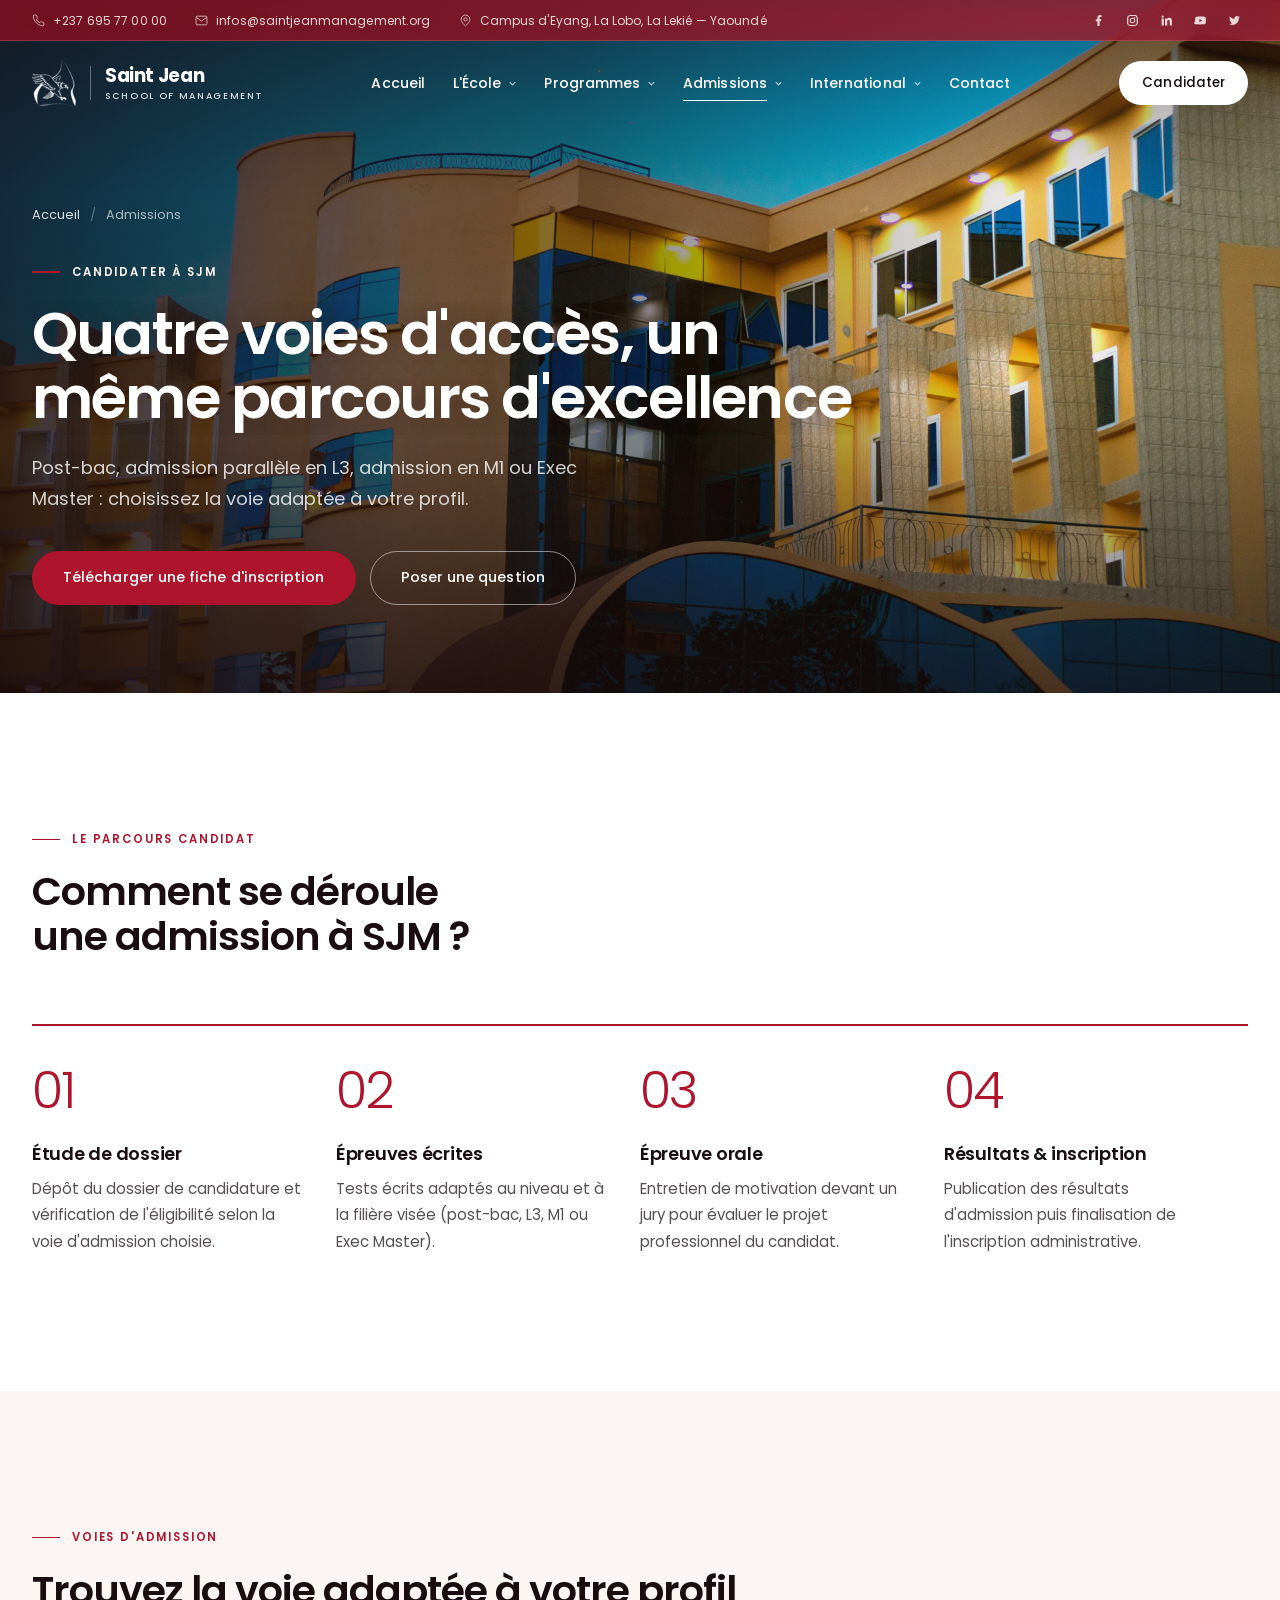
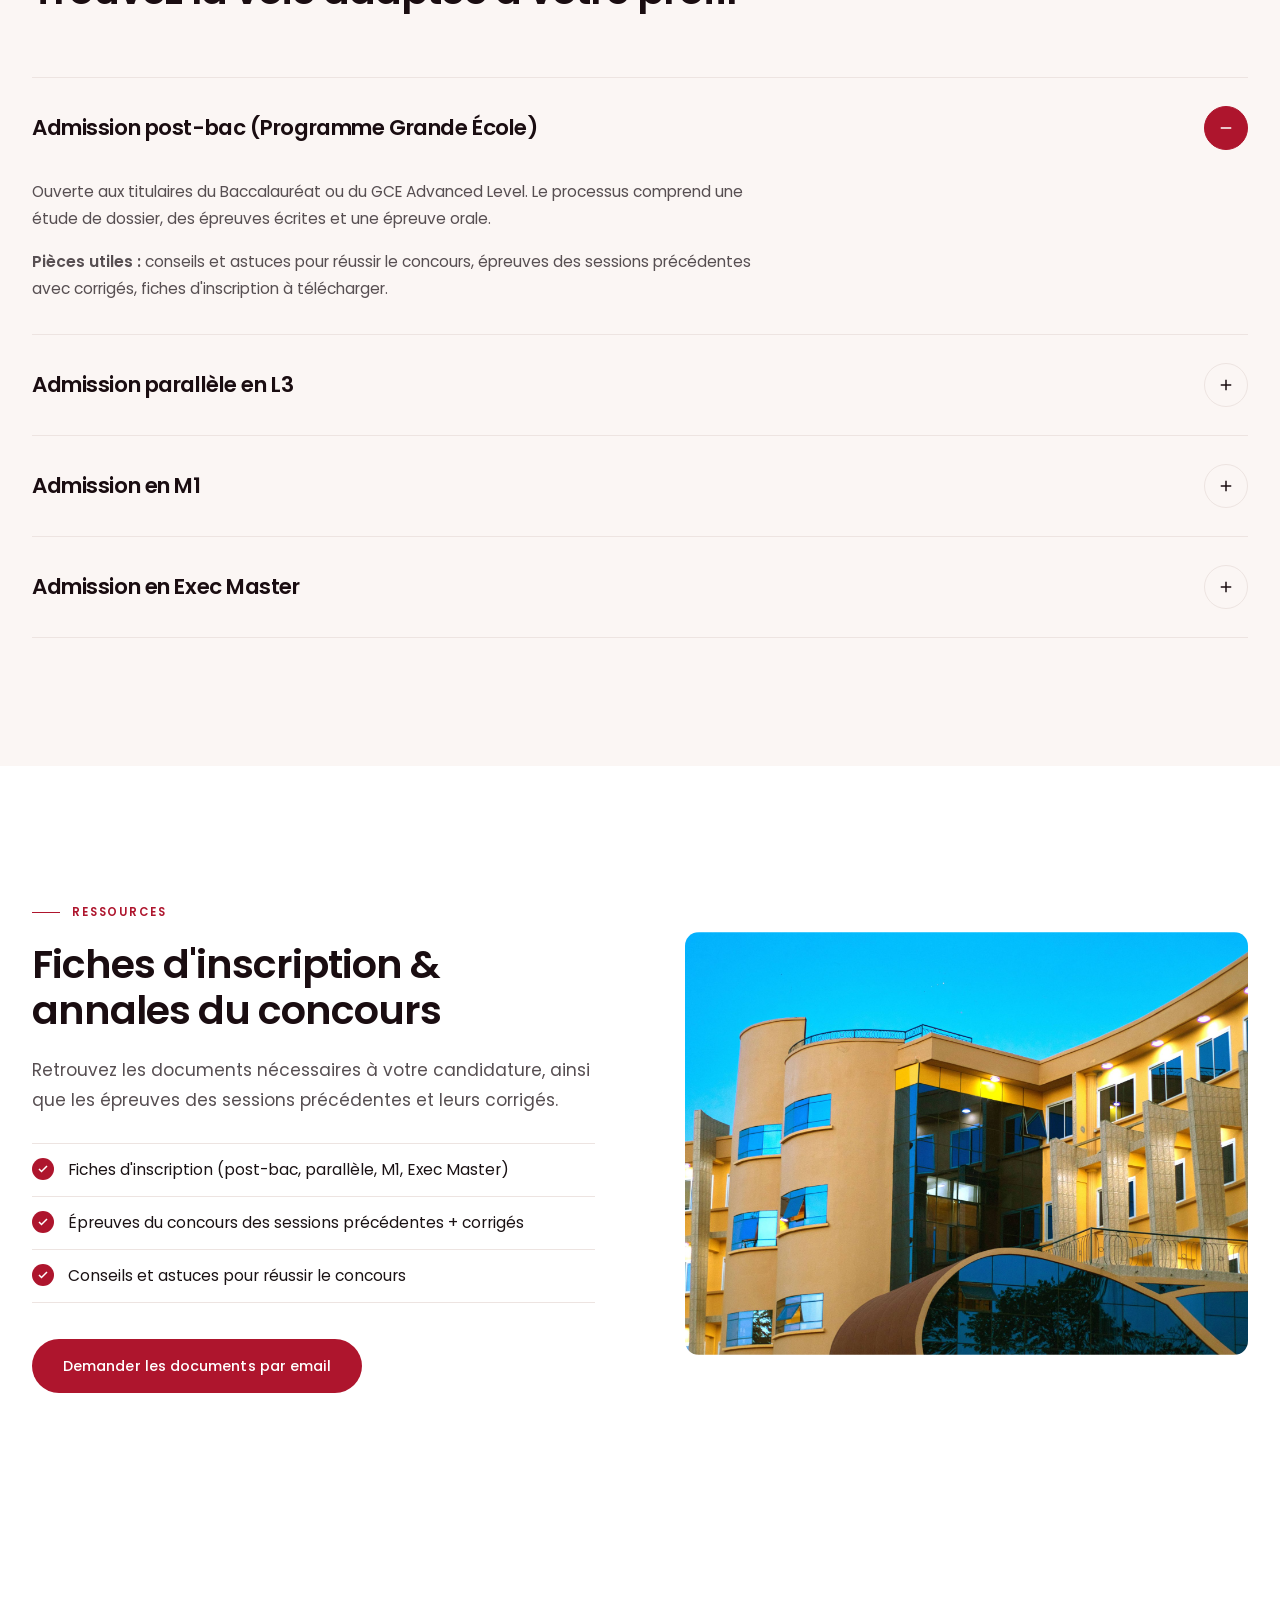
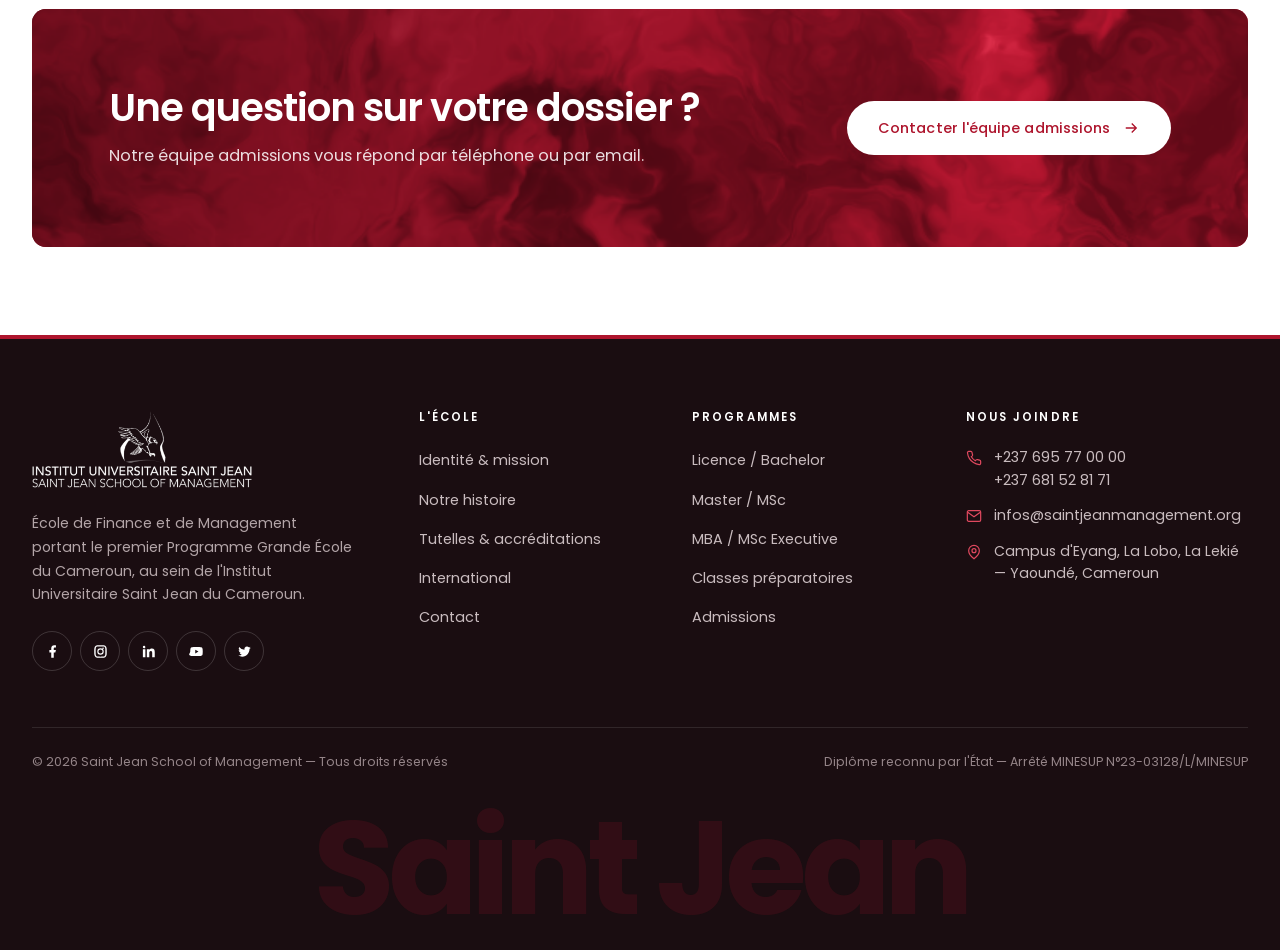
==== admissions.html @ a239067f "Site Saint Jean School of Management — refonte complète - Design system rouge SJM dominant, typograp" ====
<!DOCTYPE html>
<html lang="fr">
<head>
<meta charset="UTF-8">
<meta name="viewport" content="width=device-width, initial-scale=1.0">
<title>Admissions | Saint Jean School of Management</title>
<meta name="description" content="Modalités d'admission à SJM : post-bac, admission parallèle en L3, admission en M1, Exec Master. Étude de dossiers, épreuves écrites et orales.">
<link rel="icon" href="assets/img/emblem-sjm.png">
<link rel="apple-touch-icon" href="assets/img/emblem-sjm.png">
<link rel="shortcut icon" href="favicon.ico">
<link rel="canonical" href="https://saintjeanmanagement.org/admissions.html">
<meta name="theme-color" content="#AE152D">
<meta property="og:type" content="website">
<meta property="og:site_name" content="Saint Jean School of Management">
<meta property="og:locale" content="fr_FR">
<meta property="og:url" content="https://saintjeanmanagement.org/admissions.html">
<meta property="og:title" content="Admissions | Saint Jean School of Management">
<meta property="og:description" content="Modalités d'admission à SJM : post-bac, admission parallèle en L3, admission en M1, Exec Master. Étude de dossiers, épreuves écrites et orales.">
<meta property="og:image" content="https://saintjeanmanagement.org/assets/img/hero-campus.jpg">
<meta name="twitter:card" content="summary_large_image">
<meta name="twitter:title" content="Admissions | Saint Jean School of Management">
<meta name="twitter:description" content="Modalités d'admission à SJM : post-bac, admission parallèle en L3, admission en M1, Exec Master. Étude de dossiers, épreuves écrites et orales.">
<meta name="twitter:image" content="https://saintjeanmanagement.org/assets/img/hero-campus.jpg">
<link rel="preconnect" href="https://fonts.googleapis.com">
<link rel="preconnect" href="https://fonts.gstatic.com" crossorigin>
<link href="https://fonts.googleapis.com/css2?family=Poppins:ital,wght@0,300;0,400;0,500;0,600;0,700;1,300;1,400&display=swap" rel="stylesheet">
<script>document.documentElement.classList.add('js');</script>
<link rel="stylesheet" href="css/style.css">
</head>
<body>
<a class="skip-link" href="#main">Aller au contenu</a>

<header class="site-header">
  <div class="header-top">
    <div class="container">
      <div class="header-top-left">
        <a href="tel:+237695770000"><svg viewBox="0 0 24 24" fill="none" stroke="currentColor" stroke-width="1.8"><path d="M22 16.9v3a2 2 0 0 1-2.2 2 19.8 19.8 0 0 1-8.6-3 19.5 19.5 0 0 1-6-6 19.8 19.8 0 0 1-3-8.7A2 2 0 0 1 4.1 2h3a2 2 0 0 1 2 1.7c.1 1 .3 2 .7 3a2 2 0 0 1-.4 2.1L8 10.1a16 16 0 0 0 6 6l1.3-1.3a2 2 0 0 1 2.1-.4c1 .4 2 .6 3 .7a2 2 0 0 1 1.6 2Z"/></svg>+237 695 77 00 00</a>
        <a href="mailto:infos@saintjeanmanagement.org"><svg viewBox="0 0 24 24" fill="none" stroke="currentColor" stroke-width="1.8"><rect x="2" y="4" width="20" height="16" rx="2"/><path d="m22 6-10 7L2 6"/></svg>infos@saintjeanmanagement.org</a>
        <span class="ht-address"><svg viewBox="0 0 24 24" fill="none" stroke="currentColor" stroke-width="1.8"><path d="M20 10c0 6-8 12-8 12s-8-6-8-12a8 8 0 0 1 16 0Z"/><circle cx="12" cy="10" r="3"/></svg>Campus d'Eyang, La Lobo, La Lekié — Yaoundé</span>
      </div>
      <div class="header-top-right">
        <a href="https://www.facebook.com/saintjeanmanagement/" aria-label="Facebook" target="_blank" rel="noopener"><svg viewBox="0 0 24 24" fill="currentColor"><path d="M14 13.5h2.5l1-4H14v-2c0-1.03 0-2 2-2h1.5V2.14C17.17 2.1 15.95 2 14.66 2 11.98 2 10 3.66 10 6.7v2.8H7v4h3V22h4v-8.5z"/></svg></a>
        <a href="https://www.instagram.com/saint_jean_management_/" aria-label="Instagram" target="_blank" rel="noopener"><svg viewBox="0 0 24 24" fill="currentColor"><path d="M12 2c2.7 0 3.06.01 4.12.06 1.06.05 1.79.22 2.43.47.66.26 1.21.6 1.76 1.15.5.5.9 1.1 1.15 1.76.25.64.42 1.37.47 2.43C21.99 8.94 22 9.3 22 12c0 2.7-.01 3.06-.06 4.12-.05 1.06-.22 1.79-.47 2.43a4.9 4.9 0 0 1-1.15 1.76c-.5.5-1.1.9-1.76 1.15-.64.25-1.37.42-2.43.47-1.06.05-1.42.06-4.12.06-2.7 0-3.06-.01-4.12-.06-1.06-.05-1.79-.22-2.43-.47a4.9 4.9 0 0 1-1.76-1.15 4.9 4.9 0 0 1-1.15-1.76c-.25-.64-.42-1.37-.47-2.43C2.01 15.06 2 14.7 2 12c0-2.7.01-3.06.06-4.12.05-1.06.22-1.79.47-2.43.26-.66.6-1.21 1.15-1.76.5-.5 1.1-.9 1.76-1.15.64-.25 1.37-.42 2.43-.47C8.94 2.01 9.3 2 12 2m0 1.8c-2.67 0-2.99.01-4.04.06-.87.04-1.34.18-1.65.3-.42.16-.71.35-1.02.66-.31.31-.5.6-.66 1.02-.12.31-.26.78-.3 1.65C4.28 8.54 4.27 8.86 4.27 12s.01 3.46.06 4.51c.04.87.18 1.34.3 1.65.16.42.35.71.66 1.02.31.31.6.5 1.02.66.31.12.78.26 1.65.3 1.05.05 1.37.06 4.04.06s2.99-.01 4.04-.06c.87-.04 1.34-.18 1.65-.3.42-.16.71-.35 1.02-.66.31-.31.5-.6.66-1.02.12-.31.26-.78.3-1.65.05-1.05.06-1.37.06-4.51s-.01-3.46-.06-4.51c-.04-.87-.18-1.34-.3-1.65a2.7 2.7 0 0 0-.66-1.02 2.7 2.7 0 0 0-1.02-.66c-.31-.12-.78-.26-1.65-.3-1.05-.05-1.37-.06-4.04-.06M12 6.87A5.13 5.13 0 1 1 6.87 12 5.13 5.13 0 0 1 12 6.87m0 1.8a3.33 3.33 0 1 0 3.33 3.33A3.33 3.33 0 0 0 12 8.67m5.34-2.02a1.2 1.2 0 1 1-1.2-1.2 1.2 1.2 0 0 1 1.2 1.2"/></svg></a>
        <a href="https://www.linkedin.com/company/saint-jean-school-of-management" aria-label="LinkedIn" target="_blank" rel="noopener"><svg viewBox="0 0 24 24" fill="currentColor"><path d="M6.94 5a2 2 0 1 1-4-.02 2 2 0 0 1 4 .02M7 8.48H3V21h4zM13.32 8.48H9.34V21h3.94v-6.57c0-1.74.33-3.42 2.48-3.42 2.13 0 2.16 1.98 2.16 3.53V21H22v-7.9c0-3.45-.74-6.1-4.77-6.1-1.94 0-3.24 1.06-3.77 2.07h-.05z"/></svg></a>
        <a href="https://www.youtube.com/@saintjeanschoolofmanagemen8176" aria-label="YouTube" target="_blank" rel="noopener"><svg viewBox="0 0 24 24" fill="currentColor"><path d="m10 15 5.2-3L10 9v6Zm12-3c0 1.9-.2 3.8-.2 3.8s-.2 1.6-.8 2.3c-.8.9-1.7.9-2.1.9-3 .2-7.4.3-7.9.3s-4.9-.1-7.9-.3c-.4 0-1.3 0-2.1-.9-.6-.7-.8-2.3-.8-2.3S2 13.9 2 12s.2-3.8.2-3.8.2-1.6.8-2.3c.8-.9 1.7-.9 2.1-.9C8.1 4.8 12 4.7 12 4.7s3.9.1 6.9.3c.4 0 1.3 0 2.1.9.6.7.8 2.3.8 2.3S22 10.1 22 12Z"/></svg></a>
        <a href="https://twitter.com/stjeanmanagment" aria-label="X (Twitter)" target="_blank" rel="noopener"><svg viewBox="0 0 24 24" fill="currentColor"><path d="M22 5.9c-.7.3-1.5.5-2.3.7.8-.5 1.5-1.3 1.8-2.3-.8.5-1.7.8-2.6 1a4.1 4.1 0 0 0-7 3.7A11.6 11.6 0 0 1 3.4 4.6a4.1 4.1 0 0 0 1.3 5.5c-.7 0-1.3-.2-1.9-.5v.1c0 2 1.4 3.6 3.3 4a4.1 4.1 0 0 1-1.9.1c.5 1.6 2 2.8 3.8 2.9A8.2 8.2 0 0 1 2 18.4a11.6 11.6 0 0 0 6.3 1.8c7.5 0 11.7-6.3 11.7-11.7v-.5c.8-.6 1.5-1.3 2-2.1"/></svg></a>
      </div>
    </div>
  </div>

  <div class="container navbar">
    <a href="index.html" class="brand" aria-label="Saint Jean School of Management — Accueil">
      <span class="brand-emblem">
        <img class="logo-light" src="assets/img/emblem-sjm-white.png" alt="" width="261" height="288" decoding="async">
        <img class="logo-dark" src="assets/img/emblem-sjm.png" alt="" width="261" height="288" decoding="async">
      </span>
      <span class="brand-text"><strong>Saint Jean</strong><span>School of Management</span></span>
    </a>

    <nav class="main-nav" id="main-nav" aria-label="Navigation principale">
      <a href="index.html" class="nav-top-link">Accueil</a>
      <div class="nav-item">
        <div class="nav-top-row">
          <a href="ecole.html" class="nav-top-link">L'École</a>
          <button class="nav-caret-btn" aria-label="Sous-menu L'École" aria-expanded="false"><svg class="nav-caret" viewBox="0 0 24 24" fill="none" stroke="currentColor" stroke-width="2.5"><path d="m6 9 6 6 6-6"/></svg></button>
        </div>
        <div class="dropdown-panel">
          <a href="ecole.html#mission">Identité, Mission, Vision</a>
          <a href="ecole.html#histoire">Notre histoire</a>
          <a href="ecole.html#tutelles">Tutelles &amp; accréditations</a>
        </div>
      </div>
      <div class="nav-item">
        <div class="nav-top-row">
          <a href="programmes.html" class="nav-top-link">Programmes</a>
          <button class="nav-caret-btn" aria-label="Sous-menu Programmes" aria-expanded="false"><svg class="nav-caret" viewBox="0 0 24 24" fill="none" stroke="currentColor" stroke-width="2.5"><path d="m6 9 6 6 6-6"/></svg></button>
        </div>
        <div class="dropdown-panel">
          <a href="programmes.html#grande-ecole">Programme Grande École</a>
          <a href="programmes.html#executive">Programme Executive (MBA/MSc)</a>
          <a href="programmes.html#prepa">Classes préparatoires</a>
        </div>
      </div>
      <div class="nav-item">
        <div class="nav-top-row">
          <a href="admissions.html" class="nav-top-link">Admissions</a>
          <button class="nav-caret-btn" aria-label="Sous-menu Admissions" aria-expanded="false"><svg class="nav-caret" viewBox="0 0 24 24" fill="none" stroke="currentColor" stroke-width="2.5"><path d="m6 9 6 6 6-6"/></svg></button>
        </div>
        <div class="dropdown-panel">
          <a href="admissions.html#post-bac">Admission post-bac</a>
          <a href="admissions.html#parallele-l3">Admission parallèle L3</a>
          <a href="admissions.html#m1">Admission en M1</a>
          <a href="admissions.html#exec-master">Admission Exec Master</a>
        </div>
      </div>
      <div class="nav-item">
        <div class="nav-top-row">
          <a href="international.html" class="nav-top-link">International</a>
          <button class="nav-caret-btn" aria-label="Sous-menu International" aria-expanded="false"><svg class="nav-caret" viewBox="0 0 24 24" fill="none" stroke="currentColor" stroke-width="2.5"><path d="m6 9 6 6 6-6"/></svg></button>
        </div>
        <div class="dropdown-panel">
          <a href="international.html#partenaires">Partenaires dans le monde</a>
          <a href="international.html#mobilite">Mobilité internationale</a>
          <a href="international.html#parcours">Parcours international</a>
        </div>
      </div>
      <a href="contact.html" class="nav-top-link">Contact</a>
      <a href="admissions.html" class="btn btn-primary nav-mobile-cta">Candidater à SJM</a>
    </nav>

    <div class="nav-cta">
      <a href="admissions.html" class="btn btn-primary btn-sm"><span class="txt-full">Candidater</span><span class="txt-short">Candidater</span></a>
      <button class="nav-toggle" aria-label="Ouvrir le menu" aria-expanded="false" aria-controls="main-nav">
        <span></span><span></span><span></span>
      </button>
    </div>
  </div>
</header>

<main id="main">

  <section class="page-hero page-hero--admissions">
    <div class="container">
      <div class="breadcrumb" data-intro style="--i:0"><a href="index.html">Accueil</a><span aria-hidden="true">/</span><span aria-current="page">Admissions</span></div>
      <span class="eyebrow" data-intro style="--i:1">Candidater à SJM</span>
      <h1><span class="line"><span style="--i:2">Quatre voies d'accès, un même parcours d'excellence</span></span></h1>
      <p data-intro style="--i:4">Post-bac, admission parallèle en L3, admission en M1 ou Exec Master&nbsp;: choisissez la voie adaptée à votre profil.</p>
      <div class="hero-actions" data-intro style="--i:5">
        <a href="#fiches" class="btn btn-primary">Télécharger une fiche d'inscription</a>
        <a href="contact.html" class="btn btn-ghost-light">Poser une question</a>
      </div>
    </div>
  </section>

  <!-- ETAPES -->
  <section class="section">
    <div class="container">
      <div class="section-head">
        <span class="eyebrow">Le parcours candidat</span>
        <h2 data-split>Comment se déroule une admission à SJM&nbsp;?</h2>
      </div>
      <div class="steps">
        <div class="step" data-animate>
          <div class="step-num">1</div>
          <h3>Étude de dossier</h3>
          <p>Dépôt du dossier de candidature et vérification de l'éligibilité selon la voie d'admission choisie.</p>
        </div>
        <div class="step" data-animate data-delay="1">
          <div class="step-num">2</div>
          <h3>Épreuves écrites</h3>
          <p>Tests écrits adaptés au niveau et à la filière visée (post-bac, L3, M1 ou Exec Master).</p>
        </div>
        <div class="step" data-animate data-delay="2">
          <div class="step-num">3</div>
          <h3>Épreuve orale</h3>
          <p>Entretien de motivation devant un jury pour évaluer le projet professionnel du candidat.</p>
        </div>
        <div class="step" data-animate data-delay="3">
          <div class="step-num">4</div>
          <h3>Résultats &amp; inscription</h3>
          <p>Publication des résultats d'admission puis finalisation de l'inscription administrative.</p>
        </div>
      </div>
    </div>
  </section>

  <!-- VOIES D'ADMISSION - ACCORDEON -->
  <section class="section section--cream">
    <div class="container">
      <div class="section-head">
        <span class="eyebrow">Voies d'admission</span>
        <h2 data-split>Trouvez la voie adaptée à votre profil</h2>
      </div>

      <div class="accordion" data-animate>
        <div class="accordion-item open" id="post-bac">
          <button class="accordion-trigger">
            Admission post-bac (Programme Grande École)
            <svg viewBox="0 0 24 24" fill="none" stroke="currentColor" stroke-width="2"><line x1="5" y1="12" x2="19" y2="12"/><line class="accordion-icon-v" x1="12" y1="5" x2="12" y2="19"/></svg>
          </button>
          <div class="accordion-panel">
            <div class="accordion-panel-inner">
              <p>Ouverte aux titulaires du Baccalauréat ou du GCE Advanced Level. Le processus comprend une étude de dossier, des épreuves écrites et une épreuve orale.</p>
              <p><strong>Pièces utiles&nbsp;:</strong> conseils et astuces pour réussir le concours, épreuves des sessions précédentes avec corrigés, fiches d'inscription à télécharger.</p>
            </div>
          </div>
        </div>
        <div class="accordion-item" id="parallele-l3">
          <button class="accordion-trigger">
            Admission parallèle en L3
            <svg viewBox="0 0 24 24" fill="none" stroke="currentColor" stroke-width="2"><line x1="5" y1="12" x2="19" y2="12"/><line class="accordion-icon-v" x1="12" y1="5" x2="12" y2="19"/></svg>
          </button>
          <div class="accordion-panel">
            <div class="accordion-panel-inner">
              <p>Réservée aux étudiants justifiant d'une validation de 2 années d'études supérieures (BTS, DUT, Licence 2...) souhaitant intégrer directement la 3ᵉ année du Programme Grande École.</p>
            </div>
          </div>
        </div>
        <div class="accordion-item" id="m1">
          <button class="accordion-trigger">
            Admission en M1
            <svg viewBox="0 0 24 24" fill="none" stroke="currentColor" stroke-width="2"><line x1="5" y1="12" x2="19" y2="12"/><line class="accordion-icon-v" x1="12" y1="5" x2="12" y2="19"/></svg>
          </button>
          <div class="accordion-panel">
            <div class="accordion-panel-inner">
              <p>Pour les titulaires d'une Licence (ou équivalent Bac+3) souhaitant intégrer directement le 2ᵉ cycle Master / MSc du Programme Grande École.</p>
            </div>
          </div>
        </div>
        <div class="accordion-item" id="exec-master">
          <button class="accordion-trigger">
            Admission en Exec Master
            <svg viewBox="0 0 24 24" fill="none" stroke="currentColor" stroke-width="2"><line x1="5" y1="12" x2="19" y2="12"/><line class="accordion-icon-v" x1="12" y1="5" x2="12" y2="19"/></svg>
          </button>
          <div class="accordion-panel">
            <div class="accordion-panel-inner">
              <p>Ouverte aux entreprises et aux professionnels détenteurs d'un Master, ou d'au moins une Licence LMD avec une expérience professionnelle significative, dans le cadre du Programme Executive (MBA/MSc).</p>
            </div>
          </div>
        </div>
      </div>
    </div>
  </section>

  <!-- FICHES D'INSCRIPTION -->
  <section class="section" id="fiches">
    <div class="container split">
      <div data-animate>
        <span class="eyebrow">Ressources</span>
        <h2>Fiches d'inscription &amp; annales du concours</h2>
        <p class="lede">Retrouvez les documents nécessaires à votre candidature, ainsi que les épreuves des sessions précédentes et leurs corrigés.</p>
        <ul class="check-list">
          <li><svg viewBox="0 0 24 24" fill="none" stroke="currentColor" stroke-width="2"><path d="M20 6 9 17l-5-5"/></svg> Fiches d'inscription (post-bac, parallèle, M1, Exec Master)</li>
          <li><svg viewBox="0 0 24 24" fill="none" stroke="currentColor" stroke-width="2"><path d="M20 6 9 17l-5-5"/></svg> Épreuves du concours des sessions précédentes + corrigés</li>
          <li><svg viewBox="0 0 24 24" fill="none" stroke="currentColor" stroke-width="2"><path d="M20 6 9 17l-5-5"/></svg> Conseils et astuces pour réussir le concours</li>
        </ul>
        <a href="contact.html" class="btn btn-primary">Demander les documents par email</a>
      </div>
      <div class="split-media">
          <div class="media-frame media-frame--wide" data-reveal>
            <img src="assets/img/hero-campus.jpg" alt="Campus de Saint Jean School of Management" width="2000" height="1335" loading="lazy" decoding="async">
          </div>
        </div>
    </div>
  </section>

  <section class="section--tight">
    <div class="container">
      <div class="cta-banner" data-animate>
        <div>
          <h2>Une question sur votre dossier&nbsp;?</h2>
          <p>Notre équipe admissions vous répond par téléphone ou par email.</p>
        </div>
        <a href="contact.html" class="btn btn-white" data-magnetic>Contacter l'équipe admissions <svg class="btn-arrow" viewBox="0 0 24 24" fill="none" stroke="currentColor" stroke-width="1.8"><path d="M5 12h14M13 6l6 6-6 6"/></svg></a>
      </div>
    </div>
  </section>

</main>

<footer class="site-footer">
  <div class="container footer-top">
    <div class="footer-brand">
      <img src="assets/img/logo-sjm-white.png" alt="Institut Universitaire Saint Jean — Saint Jean School of Management" width="403" height="140" loading="lazy" decoding="async">
      <p>École de Finance et de Management portant le premier Programme Grande École du Cameroun, au sein de l'Institut Universitaire Saint Jean du Cameroun.</p>
      <div class="footer-social">
        <a href="https://www.facebook.com/saintjeanmanagement/" aria-label="Facebook" target="_blank" rel="noopener"><svg viewBox="0 0 24 24" fill="currentColor"><path d="M14 13.5h2.5l1-4H14v-2c0-1.03 0-2 2-2h1.5V2.14C17.17 2.1 15.95 2 14.66 2 11.98 2 10 3.66 10 6.7v2.8H7v4h3V22h4v-8.5z"/></svg></a>
        <a href="https://www.instagram.com/saint_jean_management_/" aria-label="Instagram" target="_blank" rel="noopener"><svg viewBox="0 0 24 24" fill="currentColor"><path d="M12 2c2.7 0 3.06.01 4.12.06 1.06.05 1.79.22 2.43.47.66.26 1.21.6 1.76 1.15.5.5.9 1.1 1.15 1.76.25.64.42 1.37.47 2.43C21.99 8.94 22 9.3 22 12c0 2.7-.01 3.06-.06 4.12-.05 1.06-.22 1.79-.47 2.43a4.9 4.9 0 0 1-1.15 1.76c-.5.5-1.1.9-1.76 1.15-.64.25-1.37.42-2.43.47-1.06.05-1.42.06-4.12.06-2.7 0-3.06-.01-4.12-.06-1.06-.05-1.79-.22-2.43-.47a4.9 4.9 0 0 1-1.76-1.15 4.9 4.9 0 0 1-1.15-1.76c-.25-.64-.42-1.37-.47-2.43C2.01 15.06 2 14.7 2 12c0-2.7.01-3.06.06-4.12.05-1.06.22-1.79.47-2.43.26-.66.6-1.21 1.15-1.76.5-.5 1.1-.9 1.76-1.15.64-.25 1.37-.42 2.43-.47C8.94 2.01 9.3 2 12 2m0 1.8c-2.67 0-2.99.01-4.04.06-.87.04-1.34.18-1.65.3-.42.16-.71.35-1.02.66-.31.31-.5.6-.66 1.02-.12.31-.26.78-.3 1.65C4.28 8.54 4.27 8.86 4.27 12s.01 3.46.06 4.51c.04.87.18 1.34.3 1.65.16.42.35.71.66 1.02.31.31.6.5 1.02.66.31.12.78.26 1.65.3 1.05.05 1.37.06 4.04.06s2.99-.01 4.04-.06c.87-.04 1.34-.18 1.65-.3.42-.16.71-.35 1.02-.66.31-.31.5-.6.66-1.02.12-.31.26-.78.3-1.65.05-1.05.06-1.37.06-4.51s-.01-3.46-.06-4.51c-.04-.87-.18-1.34-.3-1.65a2.7 2.7 0 0 0-.66-1.02 2.7 2.7 0 0 0-1.02-.66c-.31-.12-.78-.26-1.65-.3-1.05-.05-1.37-.06-4.04-.06M12 6.87A5.13 5.13 0 1 1 6.87 12 5.13 5.13 0 0 1 12 6.87m0 1.8a3.33 3.33 0 1 0 3.33 3.33A3.33 3.33 0 0 0 12 8.67m5.34-2.02a1.2 1.2 0 1 1-1.2-1.2 1.2 1.2 0 0 1 1.2 1.2"/></svg></a>
        <a href="https://www.linkedin.com/company/saint-jean-school-of-management" aria-label="LinkedIn" target="_blank" rel="noopener"><svg viewBox="0 0 24 24" fill="currentColor"><path d="M6.94 5a2 2 0 1 1-4-.02 2 2 0 0 1 4 .02M7 8.48H3V21h4zM13.32 8.48H9.34V21h3.94v-6.57c0-1.74.33-3.42 2.48-3.42 2.13 0 2.16 1.98 2.16 3.53V21H22v-7.9c0-3.45-.74-6.1-4.77-6.1-1.94 0-3.24 1.06-3.77 2.07h-.05z"/></svg></a>
        <a href="https://www.youtube.com/@saintjeanschoolofmanagemen8176" aria-label="YouTube" target="_blank" rel="noopener"><svg viewBox="0 0 24 24" fill="currentColor"><path d="m10 15 5.2-3L10 9v6Zm12-3c0 1.9-.2 3.8-.2 3.8s-.2 1.6-.8 2.3c-.8.9-1.7.9-2.1.9-3 .2-7.4.3-7.9.3s-4.9-.1-7.9-.3c-.4 0-1.3 0-2.1-.9-.6-.7-.8-2.3-.8-2.3S2 13.9 2 12s.2-3.8.2-3.8.2-1.6.8-2.3c.8-.9 1.7-.9 2.1-.9C8.1 4.8 12 4.7 12 4.7s3.9.1 6.9.3c.4 0 1.3 0 2.1.9.6.7.8 2.3.8 2.3S22 10.1 22 12Z"/></svg></a>
        <a href="https://twitter.com/stjeanmanagment" aria-label="X (Twitter)" target="_blank" rel="noopener"><svg viewBox="0 0 24 24" fill="currentColor"><path d="M22 5.9c-.7.3-1.5.5-2.3.7.8-.5 1.5-1.3 1.8-2.3-.8.5-1.7.8-2.6 1a4.1 4.1 0 0 0-7 3.7A11.6 11.6 0 0 1 3.4 4.6a4.1 4.1 0 0 0 1.3 5.5c-.7 0-1.3-.2-1.9-.5v.1c0 2 1.4 3.6 3.3 4a4.1 4.1 0 0 1-1.9.1c.5 1.6 2 2.8 3.8 2.9A8.2 8.2 0 0 1 2 18.4a11.6 11.6 0 0 0 6.3 1.8c7.5 0 11.7-6.3 11.7-11.7v-.5c.8-.6 1.5-1.3 2-2.1"/></svg></a>
      </div>
    </div>
    <div class="footer-col">
      <h4>L'École</h4>
      <ul>
        <li><a href="ecole.html#mission">Identité &amp; mission</a></li>
        <li><a href="ecole.html#histoire">Notre histoire</a></li>
        <li><a href="ecole.html#tutelles">Tutelles &amp; accréditations</a></li>
        <li><a href="international.html">International</a></li>
        <li><a href="contact.html">Contact</a></li>
      </ul>
    </div>
    <div class="footer-col">
      <h4>Programmes</h4>
      <ul>
        <li><a href="programmes.html#grande-ecole">Licence / Bachelor</a></li>
        <li><a href="programmes.html#grande-ecole">Master / MSc</a></li>
        <li><a href="programmes.html#executive">MBA / MSc Executive</a></li>
        <li><a href="programmes.html#prepa">Classes préparatoires</a></li>
        <li><a href="admissions.html">Admissions</a></li>
      </ul>
    </div>
    <div class="footer-col">
      <h4>Nous joindre</h4>
      <ul class="footer-contact">
        <li><svg viewBox="0 0 24 24" fill="none" stroke="currentColor" stroke-width="1.8"><path d="M22 16.9v3a2 2 0 0 1-2.2 2 19.8 19.8 0 0 1-8.6-3 19.5 19.5 0 0 1-6-6 19.8 19.8 0 0 1-3-8.7A2 2 0 0 1 4.1 2h3a2 2 0 0 1 2 1.7c.1 1 .3 2 .7 3a2 2 0 0 1-.4 2.1L8 10.1a16 16 0 0 0 6 6l1.3-1.3a2 2 0 0 1 2.1-.4c1 .4 2 .6 3 .7a2 2 0 0 1 1.6 2Z"/></svg><span><a href="tel:+237695770000">+237 695 77 00 00</a><br><a href="tel:+237681528171">+237 681 52 81 71</a></span></li>
        <li><svg viewBox="0 0 24 24" fill="none" stroke="currentColor" stroke-width="1.8"><rect x="2" y="4" width="20" height="16" rx="2"/><path d="m22 6-10 7L2 6"/></svg><span><a href="mailto:infos@saintjeanmanagement.org">infos@saintjeanmanagement.org</a></span></li>
        <li><svg viewBox="0 0 24 24" fill="none" stroke="currentColor" stroke-width="1.8"><path d="M20 10c0 6-8 12-8 12s-8-6-8-12a8 8 0 0 1 16 0Z"/><circle cx="12" cy="10" r="3"/></svg><span>Campus d'Eyang, La Lobo, La Lekié — Yaoundé, Cameroun</span></li>
      </ul>
    </div>
  </div>
  <div class="container footer-bottom">
    <span>© <span data-year>2026</span> Saint Jean School of Management — Tous droits réservés</span>
    <span>Diplôme reconnu par l'État — Arrêté MINESUP N°23-03128/L/MINESUP</span>
  </div>
  <div class="footer-wordmark" aria-hidden="true">Saint Jean</div>
</footer>

<script src="js/main.js"></script>
</body>
</html>
---- css/style.css ----
/* ==========================================================================
   Saint Jean School of Management — feuille de style principale
   Palette de marque : rouge #AE152D / marine #10386B / ciel #6EC1E4
   Typographie : Poppins (titres, texte & interface)
   ========================================================================== */

:root{
  --red: #AE152D;
  --red-dark: #8A0F22;
  --red-light: #F8E8EB;
  --red-deep: #5C0916;
  --navy: #10386B;            /* bleu institutionnel : usage secondaire uniquement */
  --navy-dark: #2A1419;
  --navy-ink: #1A0D11;        /* noir chaud (textes forts, fonds sombres) */
  --sky: #F6C1CA;             /* rose clair : accents sur fond sombre ou rouge */
  --ink: #1A1214;
  --ink-soft: #574F52;
  --ink-mute: #7C7376;
  --paper: #FFFFFF;
  --cream: #FBF6F4;
  --line: #EDE4E1;
  --line-cool: #E3E8EF;

  --font-display: "Poppins", -apple-system, "Segoe UI", Roboto, Helvetica, Arial, sans-serif;
  --font-body: "Poppins", -apple-system, "Segoe UI", Roboto, Helvetica, Arial, sans-serif;

  --container: 1240px;
  --gutter: 32px;
  --radius: 6px;
  --radius-lg: 14px;
  --shadow-soft: 0 30px 60px -34px rgba(26,10,14,.42);
  --shadow-lift: 0 40px 80px -40px rgba(26,10,14,.55);
  --ease-out: cubic-bezier(.16,1,.3,1);
  --ease-io: cubic-bezier(.65,0,.35,1);
  --header-h: 84px;
}

*,*::before,*::after{ box-sizing:border-box; }
html{ scroll-behavior:smooth; -webkit-text-size-adjust:100%; }
section[id], .accordion-item[id]{ scroll-margin-top:100px; }
body{
  margin:0;
  font-family:var(--font-body);
  font-size:.97rem;
  font-weight:400;
  color:var(--ink);
  background:var(--paper);
  line-height:1.75;
  -webkit-font-smoothing:antialiased;
  -moz-osx-font-smoothing:grayscale;
  text-rendering:optimizeLegibility;
  overflow-x:clip;
}
img{ max-width:100%; height:auto; display:block; }
a{ color:inherit; text-decoration:none; }
ul{ margin:0; padding:0; list-style:none; }
button{ font:inherit; }
::selection{ background:var(--red); color:#fff; }
:focus-visible{ outline:2px solid var(--red); outline-offset:3px; border-radius:2px; }

h1,h2,h3,h4{
  font-family:var(--font-display);
  font-weight:600;
  line-height:1.14;
  margin:0 0 .5em;
  color:var(--navy-ink);
  letter-spacing:-.025em;
  text-wrap:balance;
}
h1{ font-size:clamp(2.3rem, 4.6vw, 3.9rem); letter-spacing:-.03em; line-height:1.08; }
h2{ font-size:clamp(1.8rem, 3.1vw, 2.7rem); }
h3{ font-size:1.2rem; line-height:1.35; letter-spacing:-.015em; }
h2 em, h1 em{ font-style:normal; color:var(--red); }
p{ margin:0 0 1em; text-wrap:pretty; }
strong{ font-weight:600; }

.container{
  width:100%;
  max-width:calc(var(--container) + var(--gutter) * 2);
  margin-inline:auto;
  padding-inline:var(--gutter);
}
@media (max-width:640px){ :root{ --gutter:20px; } }

.eyebrow{
  display:inline-flex;
  align-items:center;
  gap:12px;
  font-family:var(--font-body);
  font-size:.72rem;
  font-weight:600;
  letter-spacing:.16em;
  text-transform:uppercase;
  color:var(--red);
  margin-bottom:22px;
  line-height:1.4;
}
.eyebrow::before{
  content:"";
  width:28px; height:1px;
  background:currentColor;
  flex:0 0 auto;
}
.center .eyebrow{ justify-content:center; }
.section{ padding:clamp(80px, 10vw, 136px) 0; position:relative; }
.section--tight{ padding:clamp(56px, 7vw, 88px) 0; }
.section--cream{ background:var(--cream); }
.section--navy{ background:var(--navy-ink); color:#D6CACD; }
.section--navy h2, .section--navy h3{ color:#fff; }
.section--navy .eyebrow{ color:var(--sky); }
.section--navy .lede{ color:#C9BCBF; }
.section-head{
  max-width:720px;
  margin-bottom:clamp(44px, 5vw, 64px);
}
.section-head.center{ margin-inline:auto; text-align:center; }
.section-head .lede{ margin-bottom:0; }
.section-head--split{
  max-width:none;
  display:flex; justify-content:space-between; align-items:flex-end; gap:32px; flex-wrap:wrap;
}
.section-head--split > div{ max-width:680px; }
.section-head h2{ margin-bottom:.4em; }
.lede{ font-size:1.075rem; color:var(--ink-soft); line-height:1.75; font-weight:400; }

/* ==========================================================================
   Boutons
   ========================================================================== */
.btn{
  --btn-bg: var(--navy);
  --btn-fg: #fff;
  --btn-fill: var(--navy-ink);
  position:relative;
  display:inline-flex;
  align-items:center;
  justify-content:center;
  gap:12px;
  height:54px;
  padding:0 30px;
  border-radius:999px;
  font-family:var(--font-body);
  font-weight:500;
  font-size:.9rem;
  letter-spacing:.005em;
  line-height:1;
  color:var(--btn-fg);
  background:var(--btn-bg);
  border:1px solid transparent;
  cursor:pointer;
  overflow:hidden;
  isolation:isolate;
  white-space:nowrap;
  transition:color .45s var(--ease-out), border-color .45s var(--ease-out), box-shadow .45s var(--ease-out), transform .6s var(--ease-out);
}
.btn::before{
  content:"";
  position:absolute; inset:0;
  background:var(--btn-fill);
  border-radius:inherit;
  transform:translateY(101%);
  transition:transform .55s var(--ease-out);
  z-index:-1;
}
.btn:hover::before{ transform:translateY(0); }
.btn .btn-arrow{
  width:18px; height:18px; flex:0 0 auto;
  transition:transform .45s var(--ease-out);
}
.btn:hover .btn-arrow{ transform:translateX(4px); }
.btn-primary{ --btn-bg:var(--red); --btn-fill:var(--red-dark); }
.btn-primary:hover{ box-shadow:0 18px 34px -16px rgba(174,21,45,.65); }
.btn-navy{ --btn-bg:var(--navy-ink); --btn-fill:var(--red); }
.btn-navy:hover{ box-shadow:0 18px 34px -16px rgba(174,21,45,.6); }
.btn-outline{ --btn-bg:transparent; --btn-fg:var(--red); --btn-fill:var(--red); border-color:rgba(174,21,45,.45); }
.btn-outline:hover{ --btn-fg:#fff; border-color:var(--red); }
.btn-ghost-light{ --btn-bg:transparent; --btn-fg:#fff; --btn-fill:#fff; border-color:rgba(255,255,255,.5); }
.btn-ghost-light:hover{ --btn-fg:var(--navy-ink); border-color:#fff; }
.btn-white{ --btn-bg:#fff; --btn-fg:var(--red); --btn-fill:var(--navy-ink); }
.btn-white:hover{ --btn-fg:#fff; }
.btn-sm{ height:44px; padding:0 22px; font-size:.84rem; }
.btn svg{ width:16px; height:16px; }
.btn:disabled{ opacity:.65; cursor:not-allowed; }

.link-arrow{ display:inline-block; transition:transform .45s var(--ease-out); }
a:hover .link-arrow{ transform:translateX(5px); }

.text-link{
  display:inline-flex; align-items:center; gap:10px;
  font-weight:600; font-size:.9rem; color:var(--navy-ink);
  padding-bottom:4px;
  background:linear-gradient(currentColor,currentColor) 0 100% / 100% 1px no-repeat;
  transition:background-size .5s var(--ease-out), color .3s ease;
}
.text-link:hover{ color:var(--red); background-size:0 1px; background-position:100% 100%; }
.text-link{ color:var(--red); }

/* ==========================================================================
   Header — transparent sur le visuel d'ouverture, verre dépoli au scroll
   ========================================================================== */
.site-header{
  position:fixed; top:0; left:0; right:0; z-index:100;
  color:#fff;
  transition:transform .6s var(--ease-out), background-color .45s ease, box-shadow .45s ease, color .45s ease;
}
.site-header::before{
  content:"";
  position:absolute; inset:0;
  background:rgba(255,255,255,.9);
  backdrop-filter:saturate(1.6) blur(18px);
  -webkit-backdrop-filter:saturate(1.6) blur(18px);
  opacity:0;
  transition:opacity .45s ease;
  z-index:-1;
}
.site-header.is-scrolled{ color:var(--ink); box-shadow:0 1px 0 rgba(26,10,14,.08), 0 18px 40px -30px rgba(26,10,14,.35); }
.site-header.is-scrolled::before{ opacity:1; }
.site-header.is-hidden{ transform:translateY(-100%); }

.header-top{
  font-size:.75rem;
  letter-spacing:.01em;
  /* bandeau rouge translucide : la photo reste visible au travers */
  /* le fond est désaturé derrière la barre : le rouge reste rouge même sur le ciel */
  background:linear-gradient(90deg, rgba(138,15,34,.78) 0%, rgba(174,21,45,.66) 100%);
  backdrop-filter:blur(12px) grayscale(1) brightness(.9);
  -webkit-backdrop-filter:blur(12px) grayscale(1) brightness(.9);
  border-bottom:1px solid rgba(255,255,255,.14);
  max-height:44px;
  overflow:hidden;
  transition:max-height .5s var(--ease-out), opacity .35s ease, border-color .35s ease;
}
.site-header.is-scrolled .header-top{ max-height:0; opacity:0; border-color:transparent; }
.header-top .container{
  display:flex; justify-content:space-between; align-items:center;
  height:40px;
  gap:16px;
}
.header-top a, .header-top span{ opacity:.82; transition:opacity .2s ease; }
.header-top a:hover{ opacity:1; }
.header-top-left{ display:flex; gap:28px; align-items:center; white-space:nowrap; }
.header-top-left > *{ display:inline-flex; align-items:center; gap:8px; }
.header-top-left svg{ width:13px; height:13px; opacity:.8; }
.header-top-right{ display:flex; gap:6px; align-items:center; }
.header-top-right a{ display:flex; align-items:center; justify-content:center; width:28px; height:28px; border-radius:50%; }
.header-top-right a:hover{ background:rgba(255,255,255,.14); }
.header-top-right svg{ width:13px; height:13px; }

.navbar{
  display:flex; align-items:center; justify-content:space-between;
  height:var(--header-h);
  gap:24px;
  transition:height .45s var(--ease-out);
}
.site-header.is-scrolled .navbar{ height:72px; }

.brand{ display:flex; align-items:center; gap:14px; flex-shrink:0; }
.brand-emblem{ position:relative; width:44px; height:48px; flex:0 0 auto; }
.brand-emblem img{
  position:absolute; inset:0; width:100%; height:100%; object-fit:contain;
  transition:opacity .45s ease;
}
.brand-emblem .logo-dark{ opacity:0; }
.site-header.is-scrolled .brand-emblem .logo-dark{ opacity:1; }
.site-header.is-scrolled .brand-emblem .logo-light{ opacity:0; }
.brand-text{ display:flex; flex-direction:column; line-height:1; padding-left:14px; border-left:1px solid currentColor; border-color:rgba(255,255,255,.35); transition:border-color .45s ease; }
.site-header.is-scrolled .brand-text{ border-color:var(--line); }
.brand-text strong{
  font-family:var(--font-display); font-weight:700; font-size:1.18rem; letter-spacing:-.02em;
  line-height:1.05;
}
.brand-text span{
  font-size:.58rem; font-weight:500; letter-spacing:.18em; text-transform:uppercase;
  margin-top:5px; opacity:.85;
}
.site-header.is-scrolled .brand-text strong{ color:var(--navy-ink); }
.site-header.is-scrolled .brand-text span{ color:var(--red); opacity:1; }

.main-nav{ display:flex; align-items:center; gap:4px; }
.main-nav > a, .nav-top-link{
  position:relative;
  padding:10px 12px;
  font-size:.875rem;
  font-weight:500;
  letter-spacing:.005em;
  color:inherit;
  transition:color .25s ease, opacity .25s ease;
}
.nav-top-link{ padding-right:4px; }
.main-nav > a::after, .nav-top-link::after{
  content:"";
  position:absolute; left:12px; right:12px; bottom:4px; height:1px;
  background:currentColor;
  transform:scaleX(0); transform-origin:right;
  transition:transform .5s var(--ease-out);
}
.nav-top-link::after{ right:4px; }
.main-nav > a:hover::after, .nav-item:hover .nav-top-link::after,
.main-nav > a.active::after, .nav-top-link.active::after{ transform:scaleX(1); transform-origin:left; }
.site-header.is-scrolled .main-nav > a.active, .site-header.is-scrolled .nav-top-link.active{ color:var(--red); }

.nav-cta{ display:flex; align-items:center; gap:14px; flex-shrink:0; }
.main-nav > a.nav-mobile-cta{ display:none; }
.nav-cta .txt-short{ display:none; }
.site-header:not(.is-scrolled) .nav-cta .btn-primary{ --btn-bg:#fff; --btn-fg:var(--navy-ink); --btn-fill:var(--red); }
.site-header:not(.is-scrolled) .nav-cta .btn-primary:hover{ --btn-fg:#fff; box-shadow:none; }

/* Sous-menus */
.nav-item{ position:relative; }
.nav-top-row{ display:flex; align-items:center; }
.nav-caret-btn{
  background:none; border:none; cursor:pointer; padding:10px 10px 10px 2px;
  display:flex; align-items:center; color:inherit; opacity:.7;
}
.nav-caret{ width:11px; height:11px; transition:transform .45s var(--ease-out); }
.nav-item:hover .nav-caret{ transform:rotate(180deg); }

.dropdown-panel{
  position:absolute; top:100%; left:-8px;
  min-width:280px;
  background:#fff;
  color:var(--ink);
  border-radius:12px;
  box-shadow:0 1px 0 rgba(26,10,14,.04), 0 30px 70px -28px rgba(26,10,14,.45);
  padding:10px;
  margin-top:10px;
  opacity:0; visibility:hidden; pointer-events:none;
  transform:translateY(10px);
  transition:opacity .3s ease, transform .5s var(--ease-out), visibility 0s linear .3s;
  z-index:80;
}
.dropdown-panel::before{ content:""; position:absolute; left:0; right:0; top:-14px; height:14px; }
.nav-item:hover .dropdown-panel,
.nav-item.open .dropdown-panel,
.nav-item:focus-within .dropdown-panel{
  opacity:1; visibility:visible; pointer-events:auto;
  transform:none;
  transition:opacity .3s ease, transform .5s var(--ease-out), visibility 0s;
}
.dropdown-panel a{
  display:flex; align-items:center; justify-content:space-between; gap:12px;
  padding:12px 14px;
  border-radius:8px;
  font-size:.875rem;
  font-weight:500;
  color:var(--ink-soft);
  transition:background .25s ease, color .25s ease;
}
.dropdown-panel a::after{
  content:"→"; color:var(--red); opacity:0; transform:translateX(-6px);
  transition:opacity .3s ease, transform .4s var(--ease-out);
}
.dropdown-panel a:hover{ background:var(--red-light); color:var(--red); }
.dropdown-panel a:hover::after{ opacity:1; transform:none; }

.nav-toggle{
  display:none;
  position:relative;
  width:44px; height:44px;
  background:none; border:1px solid currentColor; border-radius:50%;
  border-color:rgba(255,255,255,.4);
  cursor:pointer; padding:0; color:inherit;
}
.site-header.is-scrolled .nav-toggle{ border-color:var(--line); }
.nav-toggle span{
  position:absolute; left:13px; width:16px; height:1.5px; background:currentColor; display:block;
  transition:transform .45s var(--ease-out), opacity .25s ease, top .45s var(--ease-out);
}
.nav-toggle span:nth-child(1){ top:16px; }
.nav-toggle span:nth-child(2){ top:21px; }
.nav-toggle span:nth-child(3){ top:26px; }
.nav-toggle.active span:nth-child(1){ top:21px; transform:rotate(45deg); }
.nav-toggle.active span:nth-child(2){ opacity:0; }
.nav-toggle.active span:nth-child(3){ top:21px; transform:rotate(-45deg); }

@media (max-width:1180px){
  .header-top-left .ht-address{ display:none; }
  .main-nav > a, .nav-top-link{ padding-inline:9px; }
  .nav-top-link{ padding-right:2px; }
}
@media (max-width:1060px){
  .header-top{ display:none; }
  .site-header.menu-open{ color:var(--ink); }
  .site-header.menu-open::before{ opacity:1; background:#fff; }
  .site-header.menu-open .brand-emblem .logo-dark{ opacity:1; }
  .site-header.menu-open .brand-emblem .logo-light{ opacity:0; }
  .site-header.menu-open .brand-text{ border-color:var(--line); }
  .site-header.menu-open .brand-text strong{ color:var(--navy-ink); }
  .site-header.menu-open .brand-text span{ color:var(--red); opacity:1; }
  .site-header.menu-open .nav-toggle{ border-color:var(--line); }
  .navbar{ height:72px; }
  .main-nav{
    position:fixed; left:0; right:0; top:72px; bottom:0;
    height:calc(100dvh - 72px);
    background:#fff; color:var(--ink);
    flex-direction:column; align-items:stretch;
    padding:12px var(--gutter) 40px; gap:0;
    clip-path:inset(0 0 100% 0);
    visibility:hidden;
    transition:clip-path .6s var(--ease-io), visibility 0s linear .6s;
    overflow-y:auto;
  }
  .main-nav.open{ clip-path:inset(0 0 0 0); visibility:visible; transition:clip-path .6s var(--ease-io), visibility 0s; }
  .main-nav > a, .nav-item{
    border-bottom:1px solid var(--line);
    opacity:0; transform:translateY(16px);
    transition:opacity .4s ease, transform .6s var(--ease-out);
  }
  .main-nav.open > a, .main-nav.open .nav-item{ opacity:1; transform:none; }
  .main-nav.open > :nth-child(1){ transition-delay:.12s; }
  .main-nav.open > :nth-child(2){ transition-delay:.17s; }
  .main-nav.open > :nth-child(3){ transition-delay:.22s; }
  .main-nav.open > :nth-child(4){ transition-delay:.27s; }
  .main-nav.open > :nth-child(5){ transition-delay:.32s; }
  .main-nav.open > :nth-child(6){ transition-delay:.37s; }
  .main-nav > a, .nav-top-link{
    padding:16px 2px; font-family:var(--font-display); font-size:1.35rem; font-weight:600; letter-spacing:-.02em;
  }
  .main-nav > a::after, .nav-top-link::after{ display:none; }
  .main-nav > a.active, .nav-top-link.active{ color:var(--red); }
  .main-nav > a.nav-mobile-cta{
    display:inline-flex; margin-top:32px; border-bottom:0; padding:0 30px;
    font-family:var(--font-body); font-size:.95rem; font-weight:600; letter-spacing:.01em; color:#fff;
  }
  .main-nav > a.nav-mobile-cta.active{ color:#fff; }
  .nav-toggle{ display:block; }
  .nav-top-row{ justify-content:space-between; }
  .nav-top-link{ flex:1; }
  .nav-caret-btn{ padding:18px 6px; }
  .nav-caret{ width:16px; height:16px; }
  .nav-item:hover .nav-caret{ transform:none; }
  .nav-item.open .nav-caret{ transform:rotate(180deg); color:var(--red); }
  .dropdown-panel{
    position:static; transform:none !important;
    opacity:1; visibility:visible; pointer-events:auto;
    box-shadow:none; border-radius:0; margin:0; padding:0; min-width:0;
    max-height:0; overflow:hidden;
    transition:max-height .45s var(--ease-out);
  }
  .dropdown-panel::before{ display:none; }
  .nav-item.open .dropdown-panel{ max-height:320px; padding-bottom:14px; }
  .dropdown-panel a{ padding:10px 2px 10px 16px; border-radius:0; font-size:.95rem; }
  .dropdown-panel a:hover{ background:none; }
}
@media (max-width:480px){
  .nav-cta .btn{ display:none; }
  .brand-text strong{ font-size:1.2rem; }
  .brand-text span{ font-size:.56rem; letter-spacing:.16em; }
  .brand-emblem{ width:38px; height:42px; }
}

/* Bandeau d'accréditation */
.trust-ribbon{ display:none; }

/* Barre de progression de lecture */
.scroll-progress{
  position:fixed; left:0; top:0; height:2px; width:100%;
  background:linear-gradient(90deg, var(--red-deep), var(--red), #E0495F);
  transform-origin:0 50%; transform:scaleX(0);
  z-index:120; pointer-events:none;
}

/* ==========================================================================
   Hero (accueil)
   ========================================================================== */
.hero{
  position:relative;
  min-height:100vh;
  min-height:100svh;
  display:flex; align-items:flex-end;
  color:#fff;
  background:var(--navy-ink);
  overflow:hidden;
  isolation:isolate;
}
.hero-media{
  position:absolute; inset:0;
  z-index:-2;
  overflow:hidden;
  animation:heroDrift 32s ease-in-out 3s infinite alternate;
}
@keyframes heroDrift{ from{ transform:scale(1); } to{ transform:scale(1.06); } }
/* Reflet lumineux qui balaie la façade */
.hero-media::after{
  content:""; position:absolute; inset:-20% -60%;
  background:linear-gradient(105deg, transparent 40%, rgba(255,244,220,.0) 44%, rgba(255,244,220,.34) 50%, rgba(255,244,220,0) 56%, transparent 60%);
  mix-blend-mode:soft-light;
  transform:translateX(-60%);
  animation:heroShine 9s var(--ease-io) 1.6s infinite;
  pointer-events:none;
}
@keyframes heroShine{
  0%{ transform:translateX(-60%); opacity:0; }
  8%{ opacity:1; }
  45%{ transform:translateX(60%); opacity:1; }
  52%, 100%{ transform:translateX(60%); opacity:0; }
}
.hero-bg{
  position:absolute; inset:-6% 0 -6% 0;
  background-size:cover; background-position:62% 40%;
  transform:scale(1.14);
  translate:0 var(--py, 0px);
  transition:transform 2.6s var(--ease-out);
  will-change:transform, translate;
}
.is-loaded .hero-bg{ transform:scale(1.02); }
.hero-overlay{
  position:absolute; inset:0;
  z-index:-1;
  background:
    linear-gradient(90deg, rgba(22,8,11,.8) 0%, rgba(22,8,11,.6) 100%),
    linear-gradient(0deg, rgba(22,8,11,.45) 0%, rgba(22,8,11,0) 30%);
  /* le voile couvre la colonne de texte (ancré sur le conteneur, quelle que soit
     la largeur d'écran) puis s'efface : la façade apparaît dans sa lumière naturelle */
  --fade:linear-gradient(90deg, #000 0%, #000 max(40%, calc(50% - 120px)), rgba(0,0,0,.5) max(52%, calc(50% + 140px)), transparent max(72%, calc(50% + 400px)));
  -webkit-mask-image:var(--fade);
  mask-image:var(--fade);
}
/* lisibilité du menu sur le ciel, sans voile */
.page-home .site-header:not(.is-scrolled) .navbar,
.page-home .site-header:not(.is-scrolled) .header-top{ text-shadow:0 1px 14px rgba(22,8,11,.55); }
.hero-inner{
  position:relative;
  width:100%;
  padding-top:calc(var(--header-h) + 88px);
  padding-bottom:clamp(36px, 5vh, 56px);
}
.hero-content{ max-width:1000px; }
.hero-content > p, .hero-content > .eyebrow{ max-width:620px; }
.hero .eyebrow{ color:#fff; margin-bottom:28px; }
.hero .eyebrow::before{ background:var(--red); height:3px; width:40px; }
.hero h1{
  color:#fff;
  font-size:clamp(2.4rem, 5.3vw, 4.8rem);
  font-weight:600;
  line-height:1.04;
  letter-spacing:-.035em;
  text-shadow:0 2px 30px rgba(26,10,14,.35);
  margin:0 0 22px;
  text-wrap:initial;
}
.hero h1 .line{ display:block; }
.hero-motto{
  font-family:var(--font-display);
  font-style:italic;
  font-weight:300;
  font-size:clamp(1.15rem, 1.9vw, 1.5rem);
  letter-spacing:.01em;
  color:#fff;
  margin:0 0 24px;
}
.hero p.lede{
  color:rgba(255,255,255,.88);
  max-width:540px;
  margin:0;
  font-size:1.02rem;
  text-shadow:0 1px 16px rgba(26,10,14,.4);
}
.hero-actions{
  display:flex; gap:14px; margin-top:40px; flex-wrap:wrap;
}
.hero-foot{
  margin-top:clamp(40px, 7vh, 72px);
  padding-top:24px;
  border-top:1px solid rgba(255,255,255,.18);
  display:flex; justify-content:space-between; align-items:center; gap:24px; flex-wrap:wrap;
}
.hero-badge{
  display:flex; align-items:center; gap:14px;
  font-size:.82rem; color:rgba(255,255,255,.78);
  line-height:1.5;
}
.hero-badge svg{ width:34px; height:34px; color:var(--sky); flex:0 0 auto; }
.hero-badge strong{ color:#fff; display:block; font-weight:600; }
.hero-scroll{
  display:flex; align-items:center; gap:14px;
  color:rgba(255,255,255,.75);
  font-size:.72rem; letter-spacing:.2em; text-transform:uppercase;
}
.hero-scroll:hover{ color:#fff; }
.hero-scroll-line{
  position:relative; width:1px; height:44px; overflow:hidden;
  background:rgba(255,255,255,.22);
}
.hero-scroll-line::after{
  content:""; position:absolute; left:0; top:0; width:100%; height:100%;
  background:#fff;
  animation:scrollLineDraw 2.2s var(--ease-io) infinite;
}
@keyframes scrollLineDraw{
  0%{ transform:translateY(-100%); }
  60%{ transform:translateY(0); }
  100%{ transform:translateY(100%); }
}
@media (max-width:720px){
  .hero-inner{ padding-top:calc(72px + 72px); }
  .hero-overlay{
    -webkit-mask-image:none; mask-image:none;
    background:
      linear-gradient(0deg, rgba(22,8,11,.94) 0%, rgba(22,8,11,.8) 40%, rgba(22,8,11,.55) 68%, rgba(22,8,11,.3) 88%, rgba(22,8,11,.45) 100%);
  }
  .hero-scroll{ display:none; }
  .hero-actions .btn{ flex:1 1 auto; }
}

/* ==========================================================================
   En-tête de page intérieure
   ========================================================================== */
.page-hero{
  --page-img: url("../assets/img/hero-campus.jpg");
  position:relative;
  color:#fff;
  overflow:hidden;
  min-height:clamp(460px, 68vh, 640px);
  display:flex; align-items:flex-end;
  background:var(--navy-ink);
  isolation:isolate;
}
.page-hero::before{
  content:"";
  position:absolute; inset:-4% 0;
  background:var(--page-img) center 40%/cover no-repeat;
  transform:scale(1.1);
  translate:0 var(--py, 0px);
  transition:transform 2.2s var(--ease-out);
  z-index:-2;
}
.is-loaded .page-hero::before{ transform:scale(1.02); }
.page-hero::after{
  content:"";
  position:absolute; inset:0;
  background:
    linear-gradient(90deg, rgba(22,8,11,.8) 0%, rgba(22,8,11,.5) 45%, rgba(22,8,11,.08) 80%),
    linear-gradient(0deg, rgba(22,8,11,.6) 0%, rgba(22,8,11,0) 45%),
    linear-gradient(180deg, rgba(22,8,11,.5) 0%, rgba(22,8,11,0) 28%);
  z-index:-1;
}
.page-hero .container{ position:relative; padding-top:calc(var(--header-h) + 120px); padding-bottom:clamp(56px, 7vw, 88px); }
.page-hero .eyebrow{ color:#fff; }
.page-hero .eyebrow::before{ background:var(--red); height:2px; }
.page-hero h1{ color:#fff; font-size:clamp(2.2rem, 4.6vw, 3.9rem); max-width:900px; margin-bottom:22px; text-shadow:0 2px 30px rgba(26,10,14,.35); }
.page-hero p{ max-width:600px; color:rgba(255,255,255,.8); font-size:1.125rem; margin-bottom:0; }
.page-hero .hero-actions{ margin-top:36px; }
.breadcrumb{
  display:flex; align-items:center; gap:10px;
  font-size:.8rem; color:rgba(255,255,255,.65); margin-bottom:28px;
}
.breadcrumb [aria-hidden]{ opacity:.5; }
.breadcrumb a{ color:rgba(255,255,255,.85); transition:color .2s ease; }
.breadcrumb a:hover{ color:#fff; }
.page-hero--ecole{ --page-img:url("../assets/img/students-1.jpg"); }
.page-hero--programmes{ --page-img:url("../assets/img/students-class.jpg"); }
.page-hero--international{ --page-img:url("../assets/img/campus-2.jpg"); }
@media (max-width:720px){
  .page-hero .container{ padding-top:calc(72px + 88px); }
  .page-hero::after{
    background:linear-gradient(0deg, rgba(22,8,11,.92) 0%, rgba(22,8,11,.78) 45%, rgba(22,8,11,.5) 75%, rgba(22,8,11,.55) 100%);
  }
}

/* ==========================================================================
   Manifeste (révélation mot par mot au scroll)
   ========================================================================== */
.manifesto{ padding:clamp(96px, 12vw, 160px) 0 clamp(72px, 9vw, 120px); }
.manifesto-text{
  font-family:var(--font-display);
  font-weight:500;
  font-size:clamp(1.5rem, 3.1vw, 2.6rem);
  line-height:1.32;
  letter-spacing:-.025em;
  color:var(--navy-ink);
  max-width:1080px;
  margin:0;
  text-wrap:pretty;
}
.manifesto-text em{ font-style:normal; color:var(--red); }
.manifesto-text .w{ opacity:.16; transition:opacity .35s ease; }
.manifesto-text .w.on{ opacity:1; }
.manifesto-meta{
  margin-top:48px;
  display:flex; align-items:center; gap:24px; flex-wrap:wrap;
}

/* ==========================================================================
   Chiffres clés
   ========================================================================== */
.stats-strip{
  background:linear-gradient(115deg, var(--red-deep) 0%, var(--red) 55%, #C21B37 100%);
  color:#fff;
}
.stats-grid{
  display:grid;
  grid-template-columns:repeat(4,1fr);
  padding-block:clamp(48px, 6vw, 72px);
}
.stat-item{
  padding:4px 28px;
  border-left:1px solid rgba(255,255,255,.22);
  display:flex; flex-direction:column; gap:10px;
}
.stat-item:first-child{ border-left:none; padding-left:0; }
.stat-num{
  font-family:var(--font-display);
  font-size:clamp(2.4rem, 4vw, 3.6rem);
  font-weight:600;
  line-height:1;
  letter-spacing:-.04em;
  display:block;
  color:#fff;
  font-variant-numeric:lining-nums tabular-nums;
}
.stat-label{ font-size:.78rem; color:rgba(255,255,255,.82); letter-spacing:.06em; font-weight:500; line-height:1.5; }
.stats-strip--light{ background:transparent; color:var(--ink); border-block:1px solid var(--line); }
.stats-strip--light .stat-item{ border-color:var(--line); }
.stats-strip--light .stat-num{ color:var(--navy-ink); }
.stats-strip--light .stat-label{ color:var(--ink-mute); }
@media (max-width:860px){
  .stats-grid{ grid-template-columns:repeat(2,1fr); row-gap:40px; }
  .stat-item:nth-child(3){ border-left:none; padding-left:0; }
}
@media (max-width:420px){ .stat-item{ padding-inline:16px; } }

/* ==========================================================================
   Grilles & cartes
   ========================================================================== */
.grid-3{ display:grid; grid-template-columns:repeat(3,1fr); gap:28px; }
.grid-2{ display:grid; grid-template-columns:repeat(2,1fr); gap:28px; }
@media (max-width:960px){ .grid-3{ grid-template-columns:1fr 1fr; } }
@media (max-width:720px){ .grid-3, .grid-2{ grid-template-columns:1fr; } }

.feature-card{
  position:relative;
  background:#fff;
  border:1px solid var(--line);
  padding:40px 34px 36px;
  border-radius:var(--radius-lg);
  transition:box-shadow .6s var(--ease-out), transform .6s var(--ease-out), border-color .4s ease;
  overflow:hidden;
}
.feature-card::after{
  content:""; position:absolute; left:0; right:0; bottom:0; height:3px;
  background:linear-gradient(90deg, var(--red-deep), var(--red));
  transform:scaleX(0); transform-origin:left;
  transition:transform .7s var(--ease-out);
}
.feature-card:hover{ box-shadow:var(--shadow-soft); transform:translateY(-6px); border-color:transparent; }
.feature-card:hover::after{ transform:scaleX(1); }
.feature-num{
  display:block;
  font-family:var(--font-display); font-weight:600; font-size:.85rem; color:var(--red);
  margin-bottom:34px; letter-spacing:.08em;
}
.feature-icon{
  width:56px; height:56px; border-radius:50%;
  background:var(--red-light); color:var(--red);
  display:flex; align-items:center; justify-content:center;
  margin-bottom:28px;
  transition:background .5s var(--ease-out), color .5s var(--ease-out), transform .6s var(--ease-out);
}
.feature-card:hover .feature-icon{ background:var(--red); color:#fff; transform:rotate(-8deg); }
.feature-icon svg{ width:24px; height:24px; stroke-width:1.6; }
.feature-card h3{ font-size:1.2rem; margin-bottom:12px; }
.feature-card p{ color:var(--ink-soft); font-size:.95rem; margin-bottom:0; line-height:1.7; }
.section--cream .feature-card{ border-color:transparent; }
.feature-card--dark{ background:rgba(255,255,255,.04); border-color:rgba(255,255,255,.12); }
.feature-card--dark h3{ color:#fff; }
.feature-card--dark p{ color:#C9BCBF; }
.feature-card--dark:hover{ background:rgba(255,255,255,.07); border-color:rgba(255,255,255,.2); box-shadow:none; }
.feature-card--dark .feature-icon{ background:rgba(174,21,45,.25); color:#fff; }

/* Cartes programmes */
.program-card{
  position:relative;
  overflow:hidden;
  border-radius:var(--radius-lg);
  min-height:560px;
  display:flex; align-items:flex-end;
  color:#fff;
  isolation:isolate;
  background:var(--navy-ink);
}
.program-card-media{
  position:absolute; inset:0; z-index:-2;
  background-size:cover; background-position:center;
  transform:scale(1.02);
  transition:transform 1.4s var(--ease-out);
}
.program-card:hover .program-card-media{ transform:scale(1.08); }
.program-card::before{
  content:"";
  position:absolute; inset:0; z-index:-1;
  background:linear-gradient(180deg, rgba(26,10,14,.08) 0%, rgba(26,10,14,.5) 38%, rgba(26,10,14,.9) 66%, rgba(26,10,14,.97) 100%);
  transition:opacity .6s ease;
}
.program-card-body{ position:relative; padding:44px; width:100%; }
.program-card .eyebrow{ color:#fff; margin-bottom:16px; }
.program-card .eyebrow::before{ background:var(--red); height:2px; }
.program-card h3{ color:#fff; font-size:clamp(1.55rem, 2.2vw, 1.95rem); margin-bottom:14px; }
.program-card p{ color:rgba(255,255,255,.78); margin-bottom:24px; max-width:440px; }
.program-list{ display:flex; flex-wrap:wrap; gap:8px; margin-bottom:30px; }
.program-list li{
  font-size:.75rem; font-weight:500; letter-spacing:.04em;
  padding:7px 14px; border:1px solid rgba(255,255,255,.3); border-radius:999px;
  backdrop-filter:blur(6px); background:rgba(255,255,255,.06);
}
.program-card-cta{
  display:inline-flex; align-items:center; gap:14px;
  font-weight:600; font-size:.9rem;
}
.program-card-cta .circle{
  width:48px; height:48px; border-radius:50%;
  border:1px solid rgba(255,255,255,.45);
  display:flex; align-items:center; justify-content:center;
  transition:background .5s var(--ease-out), border-color .5s var(--ease-out), transform .5s var(--ease-out);
}
.program-card-cta svg{ width:18px; height:18px; transition:transform .5s var(--ease-out); }
.program-card:hover .program-card-cta .circle{ background:var(--red); border-color:var(--red); }
.program-card:hover .program-card-cta svg{ transform:rotate(-45deg); }
@media (max-width:720px){
  .program-card{ min-height:500px; }
  .program-card-body{ padding:30px 26px; }
  .program-card::before{ background:linear-gradient(180deg, rgba(26,10,14,.2) 0%, rgba(26,10,14,.78) 34%, rgba(26,10,14,.96) 70%); }
}
@media (max-width:560px){
  .btn{ white-space:normal; height:auto; min-height:52px; padding:14px 26px; text-align:center; line-height:1.3; }
  .cta-actions{ width:100%; }
  .cta-actions .btn, .cta-banner > .btn{ flex:1 1 100%; }
}

/* Bloc texte / image */
.split{
  display:grid; grid-template-columns:1fr 1fr; gap:clamp(40px, 7vw, 104px); align-items:center;
}
.split--media-first > .split-media{ order:-1; }
@media (max-width:900px){ .split{ grid-template-columns:1fr; gap:48px; } .split--media-first > .split-media{ order:0; } }
.split h2{ margin-bottom:.55em; }
.split > div > p:not(.lede){ color:var(--ink-soft); }
.split h3{ font-size:1.5rem; }
.split-media{ position:relative; }
.split-media .media-frame{
  position:relative;
  overflow:hidden;
  border-radius:var(--radius-lg);
  aspect-ratio:4/5;
}
.split-media .media-frame--wide{ aspect-ratio:4/3; }
.split-media .media-frame img{
  position:absolute; left:0; top:-8%;
  width:100%; height:116%;
  object-fit:cover;
  translate:0 var(--py, 0px);
}
.split-media > img{ border-radius:var(--radius-lg); aspect-ratio:4/3; }
.split-media .badge-card{
  position:absolute; bottom:32px; left:-36px;
  background:#fff; border-radius:var(--radius-lg);
  padding:24px 28px; box-shadow:var(--shadow-lift);
  display:flex; align-items:center; gap:18px;
  max-width:300px;
  z-index:2;
}
.badge-card strong{
  display:block; font-family:var(--font-display); font-weight:600;
  font-size:2.3rem; line-height:1; letter-spacing:-.04em; color:var(--red);
}
.badge-card span{ font-size:.82rem; color:var(--ink-soft); line-height:1.45; display:block; }
.badge-card .badge-sep{ width:1px; align-self:stretch; background:var(--line); }
@media (max-width:1100px){ .split-media .badge-card{ left:20px; } }
@media (max-width:560px){
  .split-media .badge-card{ position:relative; left:auto; bottom:auto; margin:-48px 16px 0; }
}

.check-list{ margin:28px 0 36px; }
.check-list li{
  display:flex; gap:14px; align-items:flex-start;
  padding:14px 0;
  border-top:1px solid var(--line);
  font-size:.975rem; color:var(--ink);
  line-height:1.55;
}
.check-list li:last-child{ border-bottom:1px solid var(--line); }
.check-list svg{
  width:22px; height:22px; flex-shrink:0; color:#fff; margin-top:0;
  background:var(--red); border-radius:50%; padding:5px; stroke-width:3;
}

/* Timeline (école / histoire) */
.timeline{ position:relative; max-width:880px; }
.timeline::before{
  content:""; position:absolute; left:128px; top:10px; bottom:10px; width:1px; background:var(--line);
}
.timeline-progress{
  position:absolute; left:128px; top:10px; width:1px; height:calc(100% - 20px);
  background:var(--red); transform-origin:top; transform:scaleY(var(--tl, 0));
}
.timeline-item{
  position:relative;
  display:grid; grid-template-columns:128px 1fr; gap:0 56px;
  padding-bottom:56px;
}
.timeline-item:last-child{ padding-bottom:0; }
.timeline-item::before{
  content:""; position:absolute; left:122px; top:10px;
  width:13px; height:13px; border-radius:50%; background:#fff;
  border:1px solid var(--red);
  transition:background .5s ease, transform .5s var(--ease-out);
}
.timeline-item.in::before{ background:var(--red); transform:scale(1.15); }
.timeline-year{
  font-family:var(--font-display); color:var(--red); font-weight:600;
  font-size:1.5rem; line-height:1.1; letter-spacing:-.03em;
}
.timeline-item > :not(.timeline-year){ grid-column:2; }
.timeline-item h3{ margin-bottom:8px; }
.timeline-item p{ color:var(--ink-soft); margin:0; }
@media (max-width:640px){
  .timeline::before, .timeline-progress{ left:6px; }
  .timeline-item{ grid-template-columns:1fr; padding-left:40px; padding-bottom:44px; }
  .timeline-item::before{ left:0; top:8px; }
  .timeline-item > :not(.timeline-year){ grid-column:1; }
  .timeline-year{ font-size:1.4rem; margin-bottom:6px; }
}

/* Bande de texte défilante */
.text-marquee{
  overflow:hidden;
  padding-block:clamp(36px, 5vw, 60px);
  border-block:1px solid var(--line);
  background:#fff;
}
.text-marquee-track{
  display:flex; width:max-content; gap:0;
  will-change:transform;
}
.text-marquee-item{
  display:flex; align-items:center;
  font-family:var(--font-display);
  font-size:clamp(2.6rem, 6.4vw, 5.6rem);
  font-weight:600;
  line-height:1.1;
  letter-spacing:-.04em;
  color:var(--navy-ink);
  white-space:nowrap;
  padding-right:.45em;
}
.text-marquee-item:nth-child(even){ color:transparent; -webkit-text-stroke:1.5px var(--red); }
.text-marquee-item::after{
  content:""; display:inline-block; width:.18em; height:.18em; margin-left:.45em;
  background:var(--red); border-radius:50%;
}

/* Logos — bande défilante infinie */
.logos-strip{ padding-block:8px; }
.marquee{
  overflow:hidden;
  -webkit-mask-image:linear-gradient(90deg, transparent, #000 10%, #000 90%, transparent);
  mask-image:linear-gradient(90deg, transparent, #000 10%, #000 90%, transparent);
}
.marquee-track{
  display:flex; align-items:center; gap:24px;
  width:max-content;
  animation:marqueeScroll 36s linear infinite;
}
.marquee:hover .marquee-track{ animation-play-state:paused; }
.logo-pill{
  display:flex; align-items:center; justify-content:center;
  height:120px; width:220px; flex:0 0 auto;
  background:#fff; border-radius:var(--radius-lg);
  padding:22px 30px;
  transition:box-shadow .5s var(--ease-out), transform .5s var(--ease-out);
}
.logo-pill:hover{ box-shadow:var(--shadow-soft); transform:translateY(-4px); }
.logo-pill img{
  max-height:80px; max-width:100%; width:auto; height:auto;
  object-fit:contain;
  filter:grayscale(1) contrast(1.1);
  opacity:.85;
  transition:filter .5s ease, opacity .5s ease;
}
.logo-pill:hover img{ filter:none; opacity:1; }
@keyframes marqueeScroll{
  from{ transform:translateX(0); }
  to{ transform:translateX(calc(-50% - 12px)); }
}

/* Citations */
.testimonial-carousel{ position:relative; }
.testimonial-track{
  display:flex;
  overflow-x:auto;
  scroll-snap-type:x mandatory;
  gap:24px;
  scrollbar-width:none;
  -ms-overflow-style:none;
  scroll-behavior:smooth;
}
.testimonial-track::-webkit-scrollbar{ display:none; }
.testimonial{
  position:relative;
  flex:0 0 100%;
  scroll-snap-align:center;
  padding:0 0 0 clamp(0px, 8vw, 120px);
}
.testimonial::before{
  content:"“";
  position:absolute; left:0; top:-.12em;
  font-family:Georgia, serif; font-size:clamp(0px, 14vw, 11rem); line-height:1;
  color:var(--red);
}
.testimonial blockquote{
  font-family:var(--font-display);
  font-size:clamp(1.3rem, 2.4vw, 2rem);
  font-weight:400;
  line-height:1.45;
  letter-spacing:-.02em;
  color:var(--navy-ink);
  margin:0 0 32px;
  max-width:980px;
}
.testimonial cite{
  display:flex; align-items:center; gap:14px;
  font-style:normal; color:var(--ink-mute); font-size:.85rem; letter-spacing:.04em; font-weight:500;
}
.testimonial cite::before{ content:""; width:28px; height:2px; background:var(--red); }
.carousel-foot{
  display:flex; justify-content:space-between; align-items:center; gap:24px;
  margin-top:40px; padding-left:clamp(0px, 8vw, 120px);
}
.carousel-count{ font-family:var(--font-display); font-size:.95rem; font-weight:500; color:var(--ink-mute); font-variant-numeric:tabular-nums; }
.carousel-count b{ color:var(--red); font-weight:600; }
.carousel-controls{ display:flex; gap:10px; }
.carousel-btn{
  width:54px; height:54px; border-radius:50%;
  background:transparent; border:1px solid var(--line); color:var(--navy-ink);
  display:flex; align-items:center; justify-content:center; cursor:pointer;
  transition:background .4s var(--ease-out), color .4s var(--ease-out), border-color .4s ease;
}
.carousel-btn:hover:not(:disabled){ background:var(--red); border-color:var(--red); color:#fff; }
.carousel-btn:disabled{ opacity:.35; cursor:not-allowed; }
.carousel-btn svg{ width:18px; height:18px; }

/* Galerie photo + lightbox */
.gallery-img{ cursor:zoom-in; }
.lightbox{
  position:fixed; inset:0; z-index:300;
  background:rgba(4,14,28,.94);
  backdrop-filter:blur(8px);
  display:flex; align-items:center; justify-content:center;
  opacity:0; visibility:hidden;
  transition:opacity .4s ease, visibility 0s linear .4s;
}
.lightbox.open{ opacity:1; visibility:visible; transition:opacity .4s ease, visibility 0s; }
.lightbox-figure{ max-width:min(1100px,88vw); max-height:86vh; text-align:center; margin:0; transform:scale(.96); transition:transform .6s var(--ease-out); }
.lightbox.open .lightbox-figure{ transform:none; }
.lightbox-figure img{ max-width:100%; max-height:78vh; margin-inline:auto; border-radius:8px; box-shadow:0 30px 80px -20px rgba(0,0,0,.6); }
.lightbox-caption{ color:#C9D3E2; font-size:.875rem; margin-top:16px; }
.lightbox-close, .lightbox-nav{
  position:absolute; background:rgba(255,255,255,.08); border:1px solid rgba(255,255,255,.22);
  color:#fff; border-radius:50%; cursor:pointer;
  display:flex; align-items:center; justify-content:center;
  transition:background .3s ease;
}
.lightbox-close:hover, .lightbox-nav:hover{ background:var(--red); border-color:var(--red); }
.lightbox-close{ top:24px; right:24px; width:48px; height:48px; }
.lightbox-nav{ top:50%; transform:translateY(-50%); width:56px; height:56px; }
.lightbox-prev{ left:24px; }
.lightbox-next{ right:24px; }
.lightbox-close svg, .lightbox-nav svg{ width:20px; height:20px; }
@media (max-width:700px){
  .lightbox-nav{ width:44px; height:44px; }
  .lightbox-prev{ left:10px; } .lightbox-next{ right:10px; }
  .lightbox-close{ top:14px; right:14px; width:42px; height:42px; }
}

/* Actualités */
.news-card{
  display:flex; flex-direction:column;
  background:#fff; border-radius:var(--radius-lg); overflow:hidden;
  transition:box-shadow .6s var(--ease-out), transform .6s var(--ease-out);
}
.news-card:hover{ box-shadow:var(--shadow-soft); transform:translateY(-6px); }
.news-media{ overflow:hidden; aspect-ratio:16/10; }
.news-card img{ height:100%; width:100%; object-fit:cover; transition:transform 1.2s var(--ease-out); }
.news-card:hover img{ transform:scale(1.06); }
.news-card-body{ padding:30px 30px 32px; display:flex; flex-direction:column; flex:1; }
.news-date{ font-size:.7rem; text-transform:uppercase; letter-spacing:.16em; color:var(--red); font-weight:600; margin-bottom:14px; display:block; }
.news-card h3{ font-size:1.35rem; margin-bottom:12px; }
.news-card p{ color:var(--ink-soft); font-size:.94rem; }
.news-link{ margin-top:auto; align-self:flex-start; }

/* Bannière d'appel à l'action */
.cta-banner{
  position:relative;
  overflow:hidden;
  isolation:isolate;
  background:linear-gradient(125deg, var(--red-deep) 0%, var(--red) 58%, #C41D39 100%);
  color:#fff; border-radius:var(--radius-lg);
  padding:clamp(40px, 6vw, 80px);
  display:flex; justify-content:space-between; align-items:center; gap:36px; flex-wrap:wrap;
}
.cta-banner::before{
  content:""; position:absolute; z-index:-1;
  width:640px; height:640px; right:-160px; top:-280px; border-radius:50%;
  background:radial-gradient(circle, rgba(255,255,255,.18) 0%, rgba(255,255,255,0) 65%);
}
.cta-banner::after{
  content:""; position:absolute; z-index:-1;
  width:520px; height:520px; left:-200px; bottom:-320px; border-radius:50%;
  background:radial-gradient(circle, rgba(26,10,14,.35) 0%, rgba(26,10,14,0) 65%);
}
/* Fluide WebGL : se superpose au dégradé (conservé en repli) */
.cta-banner .fluid-canvas{
  position:absolute; inset:0; width:100%; height:100%;
  display:block; z-index:-1;
  opacity:0; transition:opacity 1.4s ease;
  pointer-events:none;
}
.cta-banner.fluid-ready .fluid-canvas{ opacity:1; }
.cta-banner.fluid-ready::before, .cta-banner.fluid-ready::after{ opacity:0; transition:opacity 1.4s ease; }
.cta-banner > div{ max-width:640px; }
.cta-banner h2{ color:#fff; margin-bottom:12px; font-size:clamp(1.7rem, 3vw, 2.5rem); }
.cta-banner p{ color:rgba(255,255,255,.86); margin:0; font-size:1.02rem; }
.cta-banner .eyebrow{ color:#fff !important; }
.cta-banner .eyebrow::before{ background:#fff; }
.cta-banner--xl{ padding:clamp(56px, 9vw, 120px) clamp(32px, 7vw, 96px); flex-direction:column; align-items:flex-start; }
.cta-banner--xl > div{ max-width:820px; }
.cta-banner--xl h2{ font-size:clamp(2.1rem, 4.6vw, 3.9rem); letter-spacing:-.04em; line-height:1.06; margin-bottom:22px; }
.cta-banner--xl h2 em{ color:#fff; opacity:.72; }
.cta-actions{ display:flex; gap:14px; flex-wrap:wrap; }

/* Accordéon (admissions) */
.accordion{ border-top:1px solid var(--line); }
.accordion-item{ border-bottom:1px solid var(--line); }
.accordion-trigger{
  width:100%; text-align:left; background:none; border:none; cursor:pointer;
  display:flex; justify-content:space-between; align-items:center; gap:24px;
  padding:28px 0; font-family:var(--font-display); font-size:clamp(1.1rem, 1.7vw, 1.35rem);
  font-weight:600; letter-spacing:-.02em; color:var(--navy-ink);
  transition:color .3s ease;
}
.accordion-trigger:hover{ color:var(--red); }
.accordion-trigger svg{
  width:44px; height:44px; flex-shrink:0; color:var(--navy-ink);
  border:1px solid var(--line); border-radius:50%; padding:12px;
  transition:background .4s var(--ease-out), color .4s ease, border-color .4s ease, transform .5s var(--ease-out);
}
.accordion-item.open .accordion-trigger svg{ background:var(--red); color:#fff; border-color:var(--red); transform:rotate(180deg); }
.accordion-icon-v{
  transition:transform .4s var(--ease-out), opacity .3s ease;
  transform-origin:12px 12px;
}
.accordion-item.open .accordion-icon-v{ transform:scaleY(0); opacity:0; }
.accordion-panel{ max-height:0; overflow:hidden; transition:max-height .55s var(--ease-out); }
.accordion-panel-inner{ padding:0 72px 32px 0; color:var(--ink-soft); max-width:820px; }
.accordion-panel-inner p:last-child{ margin-bottom:0; }
@media (max-width:640px){ .accordion-panel-inner{ padding-right:0; } }

/* Étapes */
.steps{ display:grid; grid-template-columns:repeat(4,1fr); gap:0; counter-reset:step; border-top:1px solid var(--line); }
@media (max-width:960px){ .steps{ grid-template-columns:1fr 1fr; } }
@media (max-width:560px){ .steps{ grid-template-columns:1fr; } }
.step{ position:relative; padding:40px 32px 8px 0; }
.step::before{
  content:""; position:absolute; left:0; top:-1px; height:2px; width:100%;
  background:var(--red); transform:scaleX(0); transform-origin:left;
  transition:transform 1s var(--ease-out);
}
.step.in::before{ transform:scaleX(1); }
.step:nth-child(2)::before{ transition-delay:.15s; }
.step:nth-child(3)::before{ transition-delay:.3s; }
.step:nth-child(4)::before{ transition-delay:.45s; }
.step-num{
  font-family:var(--font-display); font-weight:300; font-size:3.2rem; line-height:1;
  letter-spacing:-.04em; color:var(--red);
  margin-bottom:26px;
}
.step-num::before{ content:"0"; }
.step h3{ font-size:1.12rem; margin-bottom:10px; }
.step p{ font-size:.94rem; color:var(--ink-soft); margin:0; }

/* Page contact */
.contact-grid{ display:grid; grid-template-columns:1fr 1.15fr; gap:clamp(48px, 7vw, 104px); align-items:start; }
@media (max-width:900px){ .contact-grid{ grid-template-columns:minmax(0,1fr); } }
.contact-grid > *{ min-width:0; }
.contact-info-card p{ overflow-wrap:anywhere; }
@media (max-width:420px){ .contact-info-card p{ font-size:1rem; } }
.contact-info-card{ display:flex; gap:20px; padding:26px 0; border-bottom:1px solid var(--line); align-items:flex-start; }
.contact-info-card:first-of-type{ border-top:1px solid var(--line); }
.contact-info-card strong{ display:block; font-size:.72rem; letter-spacing:.16em; text-transform:uppercase; color:var(--ink-mute); font-weight:600; margin-bottom:6px; }
.contact-info-card p{ font-family:var(--font-display); font-size:1.08rem; font-weight:500; color:var(--navy-ink); line-height:1.55; }
.contact-info-card a{ transition:color .25s ease; }
.contact-info-card a:hover{ color:var(--red); }
.contact-info-icon{ width:48px; height:48px; border-radius:50%; background:var(--red-light); color:var(--red); display:flex; align-items:center; justify-content:center; flex-shrink:0; }
.contact-info-icon svg{ width:20px; height:20px; stroke-width:1.6; }
.contact-form-card{ background:var(--cream); border-radius:var(--radius-lg); padding:clamp(28px, 4.5vw, 56px); }
.form-field{ margin-bottom:20px; }
.form-field label{ display:block; font-size:.8rem; font-weight:600; margin-bottom:8px; color:var(--navy-ink); letter-spacing:.01em; }
.form-field input, .form-field select, .form-field textarea{
  width:100%; padding:15px 16px; border:1px solid var(--line); border-radius:10px;
  font-family:var(--font-body); font-size:.95rem; background:#fff; color:var(--ink);
  transition:border-color .25s ease, box-shadow .25s ease;
  -webkit-appearance:none; appearance:none;
}
.form-field select{
  background-image:url("data:image/svg+xml,%3Csvg xmlns='http://www.w3.org/2000/svg' viewBox='0 0 24 24' fill='none' stroke='%2306182F' stroke-width='2'%3E%3Cpath d='m6 9 6 6 6-6'/%3E%3C/svg%3E");
  background-repeat:no-repeat; background-position:right 16px center; background-size:14px; padding-right:44px;
}
.form-field textarea{ resize:vertical; min-height:140px; }
.form-field input:focus, .form-field select:focus, .form-field textarea:focus{
  outline:none; border-color:var(--red);
  box-shadow:0 0 0 4px rgba(174,21,45,.12);
}
.form-row{ display:grid; grid-template-columns:1fr 1fr; gap:16px; }
@media (max-width:560px){ .form-row{ grid-template-columns:1fr; } }
.map-embed{ border-radius:var(--radius-lg); overflow:hidden; }
.map-embed iframe{ width:100%; height:420px; border:0; display:block; filter:grayscale(.35) contrast(1.05); }
.social-row{ display:flex; gap:10px; }
.social-row a{
  width:46px; height:46px; border-radius:50%; border:1px solid var(--line);
  display:flex; align-items:center; justify-content:center; color:var(--navy-ink);
  transition:background .35s ease, color .35s ease, border-color .35s ease;
}
.social-row a:hover{ background:var(--red); border-color:var(--red); color:#fff; }
.social-row svg{ width:16px; height:16px; }

/* ==========================================================================
   Footer
   ========================================================================== */
.site-footer{ background:var(--navy-ink); color:#C9BCBF; position:relative; overflow:hidden; border-top:4px solid var(--red); }
.footer-cta{
  display:flex; justify-content:space-between; align-items:flex-end; gap:32px; flex-wrap:wrap;
  padding-block:clamp(64px, 8vw, 104px) clamp(48px, 6vw, 72px);
  border-bottom:1px solid rgba(255,255,255,.1);
}
.footer-cta h2{
  color:#fff; margin:0; max-width:760px;
  font-size:clamp(2.2rem, 4.6vw, 3.9rem); letter-spacing:-.03em; line-height:1.04;
}
.footer-cta h2 em{ color:var(--sky); }
.footer-top{ padding-block:72px 56px; display:grid; grid-template-columns:1.5fr 1fr 1fr 1.25fr; gap:48px; }
@media (max-width:960px){ .footer-top{ grid-template-columns:1fr 1fr; } }
@media (max-width:560px){ .footer-top{ grid-template-columns:1fr; gap:40px; } }
.footer-brand img{ height:auto; width:220px; max-width:100%; margin-bottom:24px; }
.footer-brand p{ font-size:.88rem; color:#B3A5A8; max-width:320px; line-height:1.7; }
.footer-social{ display:flex; gap:8px; margin-top:24px; }
.footer-social a{
  width:40px; height:40px; border-radius:50%; border:1px solid rgba(255,255,255,.16);
  display:flex; align-items:center; justify-content:center; color:#fff;
  transition:background .35s ease, border-color .35s ease;
}
.footer-social a:hover{ background:var(--red); border-color:var(--red); }
.footer-social svg{ width:15px; height:15px; }
.footer-col h4{ color:#fff; font-family:var(--font-body); font-size:.72rem; font-weight:600; text-transform:uppercase; letter-spacing:.18em; margin-bottom:22px; }
.footer-col ul li{ margin-bottom:12px; }
.footer-col a{ font-size:.9rem; color:#C9BCBF; transition:color .25s ease; }
.footer-col a:hover{ color:#fff; }
.footer-contact li{ display:flex; gap:12px; font-size:.88rem; margin-bottom:16px; color:#C9BCBF; line-height:1.6; }
.footer-contact svg{ width:16px; height:16px; flex-shrink:0; margin-top:4px; color:#E0495F; }
.footer-bottom{
  position:relative;
  padding-block:24px 28px; font-size:.78rem; color:#948488;
  display:flex; justify-content:space-between; flex-wrap:wrap; gap:12px;
}
.footer-bottom::before{ content:""; position:absolute; top:0; left:var(--gutter); right:var(--gutter); height:1px; background:rgba(255,255,255,.1); }
.footer-bottom a{ transition:color .25s ease; }
.footer-bottom a:hover{ color:#fff; }
.footer-wordmark{
  font-family:var(--font-display);
  font-weight:700;
  font-size:clamp(3rem, 10.4vw, 9.6rem);
  line-height:1;
  letter-spacing:-.05em;
  color:rgba(174,21,45,.16);
  white-space:nowrap;
  text-align:center;
  user-select:none;
  margin:0;
  padding:0 0 .12em;
}

/* ==========================================================================
   Animations — révélations au scroll
   ========================================================================== */
.mt-0{ margin-top:0; } .mb-0{ margin-bottom:0; }
.text-center{ text-align:center; }

.js [data-animate]{ opacity:0; transform:translateY(36px); transition:opacity 1s var(--ease-out), transform 1.2s var(--ease-out); }
.js [data-animate].in{ opacity:1; transform:none; }
.js [data-animate][data-delay="1"]{ transition-delay:.1s; }
.js [data-animate][data-delay="2"]{ transition-delay:.2s; }
.js [data-animate][data-delay="3"]{ transition-delay:.3s; }
.js [data-animate][data-delay="4"]{ transition-delay:.4s; }

/* Image révélée par un rideau */
.js [data-reveal]{ clip-path:inset(100% 0 0 0); transition:clip-path 1.4s var(--ease-io); }
.js [data-reveal] img{ transform:scale(1.25); transition:transform 1.8s var(--ease-out); }
.js [data-reveal].in{ clip-path:inset(0 0 0 0); }
.js [data-reveal].in img{ transform:scale(1); }

/* Titres : lignes masquées qui montent */
.split-line{ display:block; overflow:hidden; padding-bottom:.08em; margin-bottom:-.08em; }
.split-line > span{ display:block; transform:translateY(105%); transition:transform 1.1s var(--ease-out); }
.in .split-line > span, .split-line.in > span{ transform:none; }

/* Titres : mots masqués qui montent */
.split-word{ display:inline-block; overflow:hidden; vertical-align:top; padding-bottom:.12em; margin-bottom:-.12em; }
.split-word > span{ display:inline-block; transform:translateY(108%); transition:transform 1.1s var(--ease-out); }
.in .split-word > span, [data-split].in .split-word > span{ transform:none; }

/* Séquence d'ouverture du héros */
.js .hero [data-intro], .js .page-hero [data-intro]{ opacity:0; transform:translateY(24px); }
.is-loaded .hero [data-intro], .is-loaded .page-hero [data-intro]{
  opacity:1; transform:none;
  transition:opacity 1s var(--ease-out), transform 1.2s var(--ease-out);
  transition-delay:calc(var(--i, 0) * .1s + .35s);
}
.js .hero h1 .line > span, .js .page-hero h1 .line > span{ display:block; transform:translateY(110%); }
.hero h1 .line, .page-hero h1 .line{ display:block; overflow:hidden; padding-bottom:.1em; margin-bottom:-.1em; }
.is-loaded .hero h1 .line > span, .is-loaded .page-hero h1 .line > span{
  transform:none;
  transition:transform 1.3s var(--ease-out);
  transition-delay:calc(var(--i, 0) * .09s + .15s);
}

/* Rideau d'ouverture (première visite) */
.intro-curtain{
  position:fixed; inset:0; z-index:500;
  background:var(--red);
  display:flex; align-items:center; justify-content:center;
  transition:clip-path 1s var(--ease-io);
  clip-path:inset(0 0 0 0);
}
.intro-curtain img{ width:74px; height:auto; opacity:0; animation:curtainLogo 1s var(--ease-out) .1s forwards; }
.intro-curtain.done{ clip-path:inset(0 0 100% 0); }
@keyframes curtainLogo{ from{ opacity:0; transform:translateY(10px) scale(.96); } to{ opacity:1; transform:none; } }

/* Transition de sortie entre les pages */
.page-leave{
  position:fixed; inset:0; z-index:400; background:var(--red);
  clip-path:inset(100% 0 0 0);
  transition:clip-path .55s var(--ease-io);
  pointer-events:none;
}
.page-leave.active{ clip-path:inset(0 0 0 0); }

.skip-link{ position:absolute; left:-999px; top:0; background:var(--red); color:#fff; padding:10px 16px; z-index:1000; }
.skip-link:focus{ left:10px; top:10px; }

.back-to-top{
  position:fixed;
  right:24px; bottom:24px;
  width:52px; height:52px;
  border-radius:50%;
  background:var(--red);
  color:#fff;
  border:none;
  display:flex; align-items:center; justify-content:center;
  cursor:pointer;
  box-shadow:0 16px 32px -12px rgba(26,10,14,.6);
  opacity:0; visibility:hidden; transform:translateY(16px);
  transition:opacity .4s ease, transform .5s var(--ease-out), visibility 0s linear .4s, background .3s ease;
  z-index:90;
}
.back-to-top svg{ width:18px; height:18px; position:relative; z-index:1; }
.back-to-top .ring{ position:absolute; inset:0; width:100%; height:100%; transform:rotate(-90deg); }
.back-to-top .ring circle{ fill:none; stroke:#fff; stroke-width:2; opacity:.9; }
.back-to-top.visible{
  opacity:1; visibility:visible; transform:none;
  transition:opacity .4s ease, transform .5s var(--ease-out), visibility 0s, background .3s ease;
}
.back-to-top:hover{ background:var(--navy-ink); }
@media (max-width:600px){ .back-to-top{ right:16px; bottom:16px; width:46px; height:46px; } }

/* ==========================================================================
   Accessibilité — respecte "réduire les animations" du système
   ========================================================================== */
@media (prefers-reduced-motion: reduce){
  html{ scroll-behavior:auto; }
  *, *::before, *::after{
    animation-duration:.001ms !important;
    animation-iteration-count:1 !important;
    transition-duration:.001ms !important;
    transition-delay:0s !important;
    scroll-behavior:auto !important;
  }
  .js [data-animate], .js [data-reveal], .js [data-reveal] img{ opacity:1; transform:none; clip-path:none; }
  .split-line > span, .js .hero h1 .line > span, .js .page-hero h1 .line > span{ transform:none; }
  .js .hero [data-intro], .js .page-hero [data-intro]{ opacity:1; transform:none; }
  .manifesto-text .w{ opacity:1; }
  .marquee-track, .hero-media, .hero-media::after{ animation:none; }
  .hero-media::after{ display:none; }
  .intro-curtain, .page-leave{ display:none; }
}
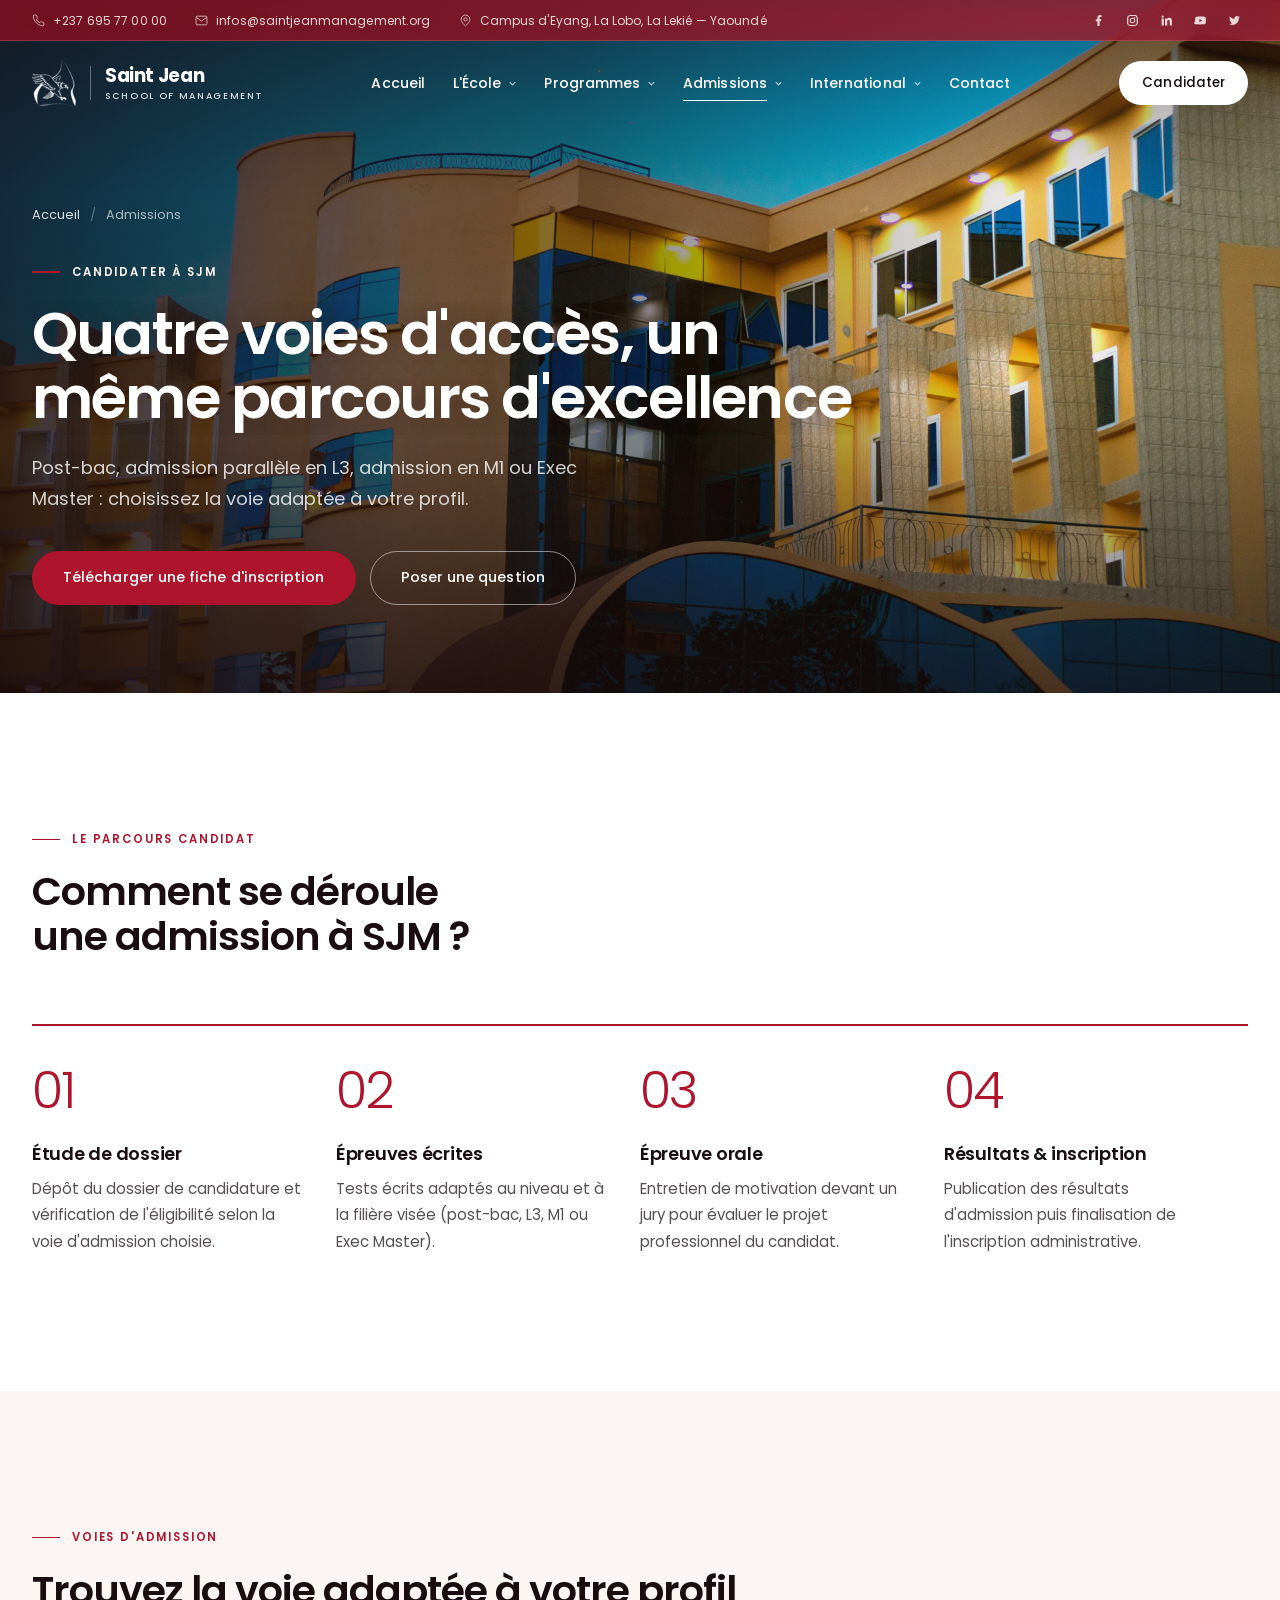
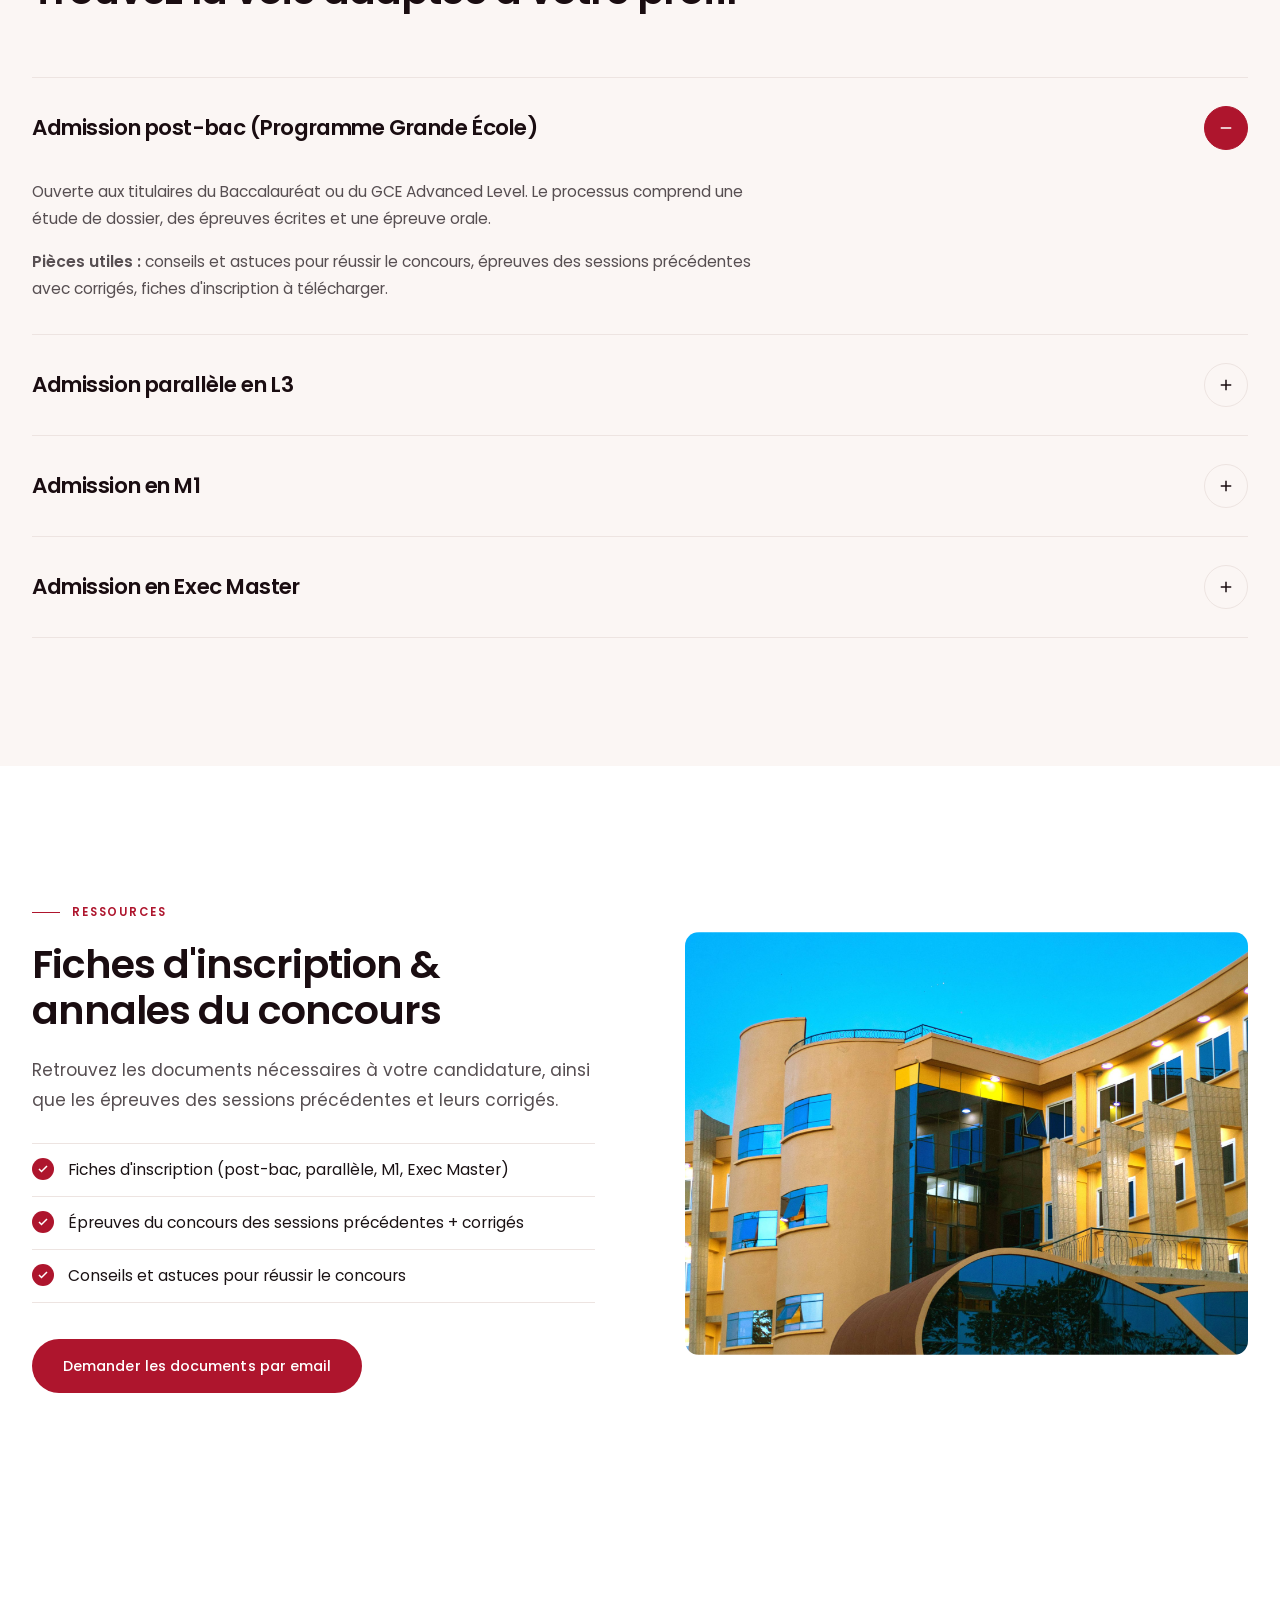
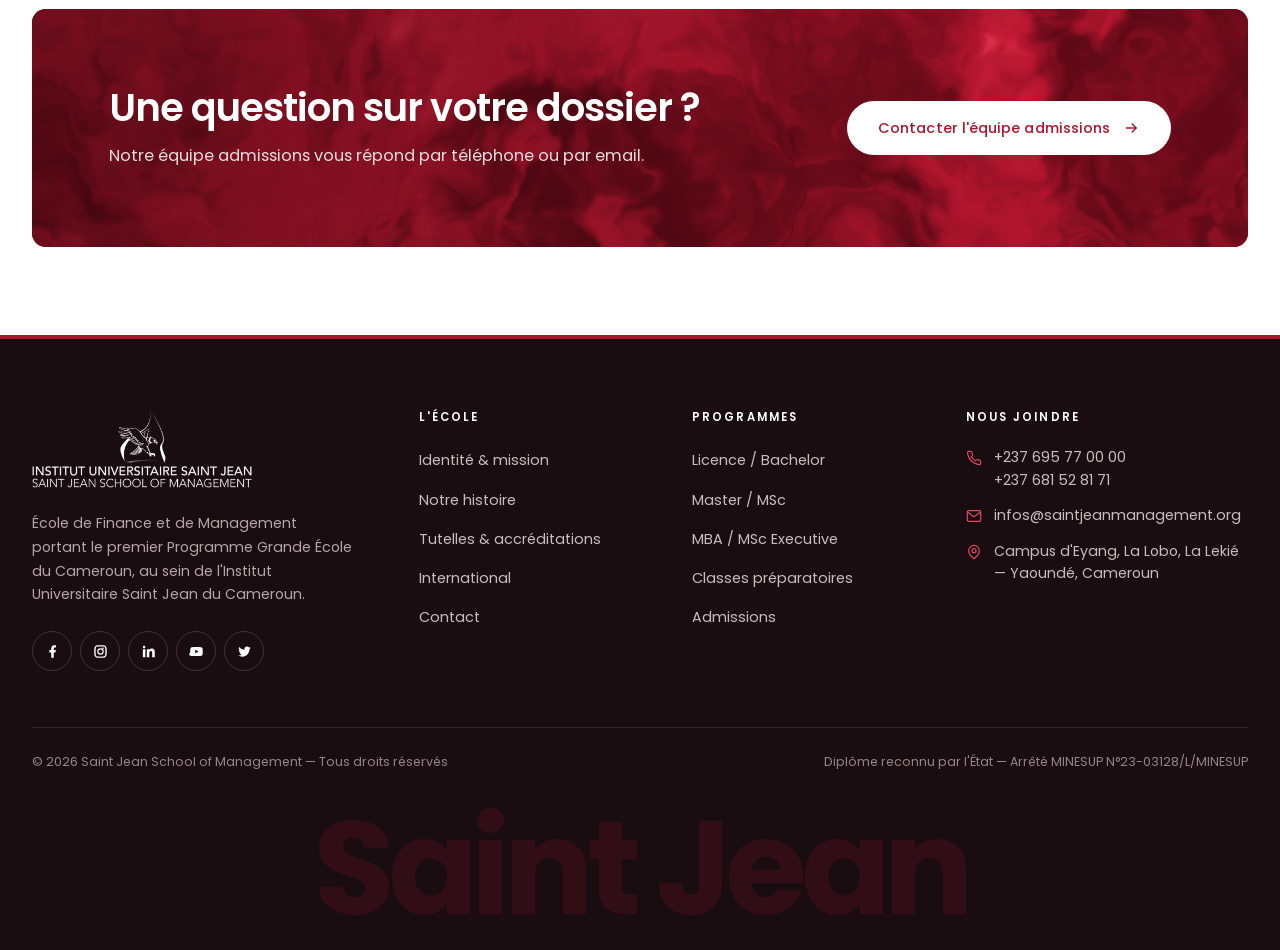
==== commit ca275b7f: "Retire les liens vers saintjeanmanagement.org (SEO, partage, sitemap) Co-Authored-By: Claude Opus 5." ====
--- a/admissions.html
+++ b/admissions.html
@@ -8,19 +8,19 @@
 <link rel="icon" href="assets/img/emblem-sjm.png">
 <link rel="apple-touch-icon" href="assets/img/emblem-sjm.png">
 <link rel="shortcut icon" href="favicon.ico">
-<link rel="canonical" href="https://saintjeanmanagement.org/admissions.html">
+<link rel="canonical" href="https://ryanjr237.github.io/saint-jean-management/admissions.html">
 <meta name="theme-color" content="#AE152D">
 <meta property="og:type" content="website">
 <meta property="og:site_name" content="Saint Jean School of Management">
 <meta property="og:locale" content="fr_FR">
-<meta property="og:url" content="https://saintjeanmanagement.org/admissions.html">
+<meta property="og:url" content="https://ryanjr237.github.io/saint-jean-management/admissions.html">
 <meta property="og:title" content="Admissions | Saint Jean School of Management">
 <meta property="og:description" content="Modalités d'admission à SJM : post-bac, admission parallèle en L3, admission en M1, Exec Master. Étude de dossiers, épreuves écrites et orales.">
-<meta property="og:image" content="https://saintjeanmanagement.org/assets/img/hero-campus.jpg">
+<meta property="og:image" content="https://ryanjr237.github.io/saint-jean-management/assets/img/hero-campus.jpg">
 <meta name="twitter:card" content="summary_large_image">
 <meta name="twitter:title" content="Admissions | Saint Jean School of Management">
 <meta name="twitter:description" content="Modalités d'admission à SJM : post-bac, admission parallèle en L3, admission en M1, Exec Master. Étude de dossiers, épreuves écrites et orales.">
-<meta name="twitter:image" content="https://saintjeanmanagement.org/assets/img/hero-campus.jpg">
+<meta name="twitter:image" content="https://ryanjr237.github.io/saint-jean-management/assets/img/hero-campus.jpg">
 <link rel="preconnect" href="https://fonts.googleapis.com">
 <link rel="preconnect" href="https://fonts.gstatic.com" crossorigin>
 <link href="https://fonts.googleapis.com/css2?family=Poppins:ital,wght@0,300;0,400;0,500;0,600;0,700;1,300;1,400&display=swap" rel="stylesheet">
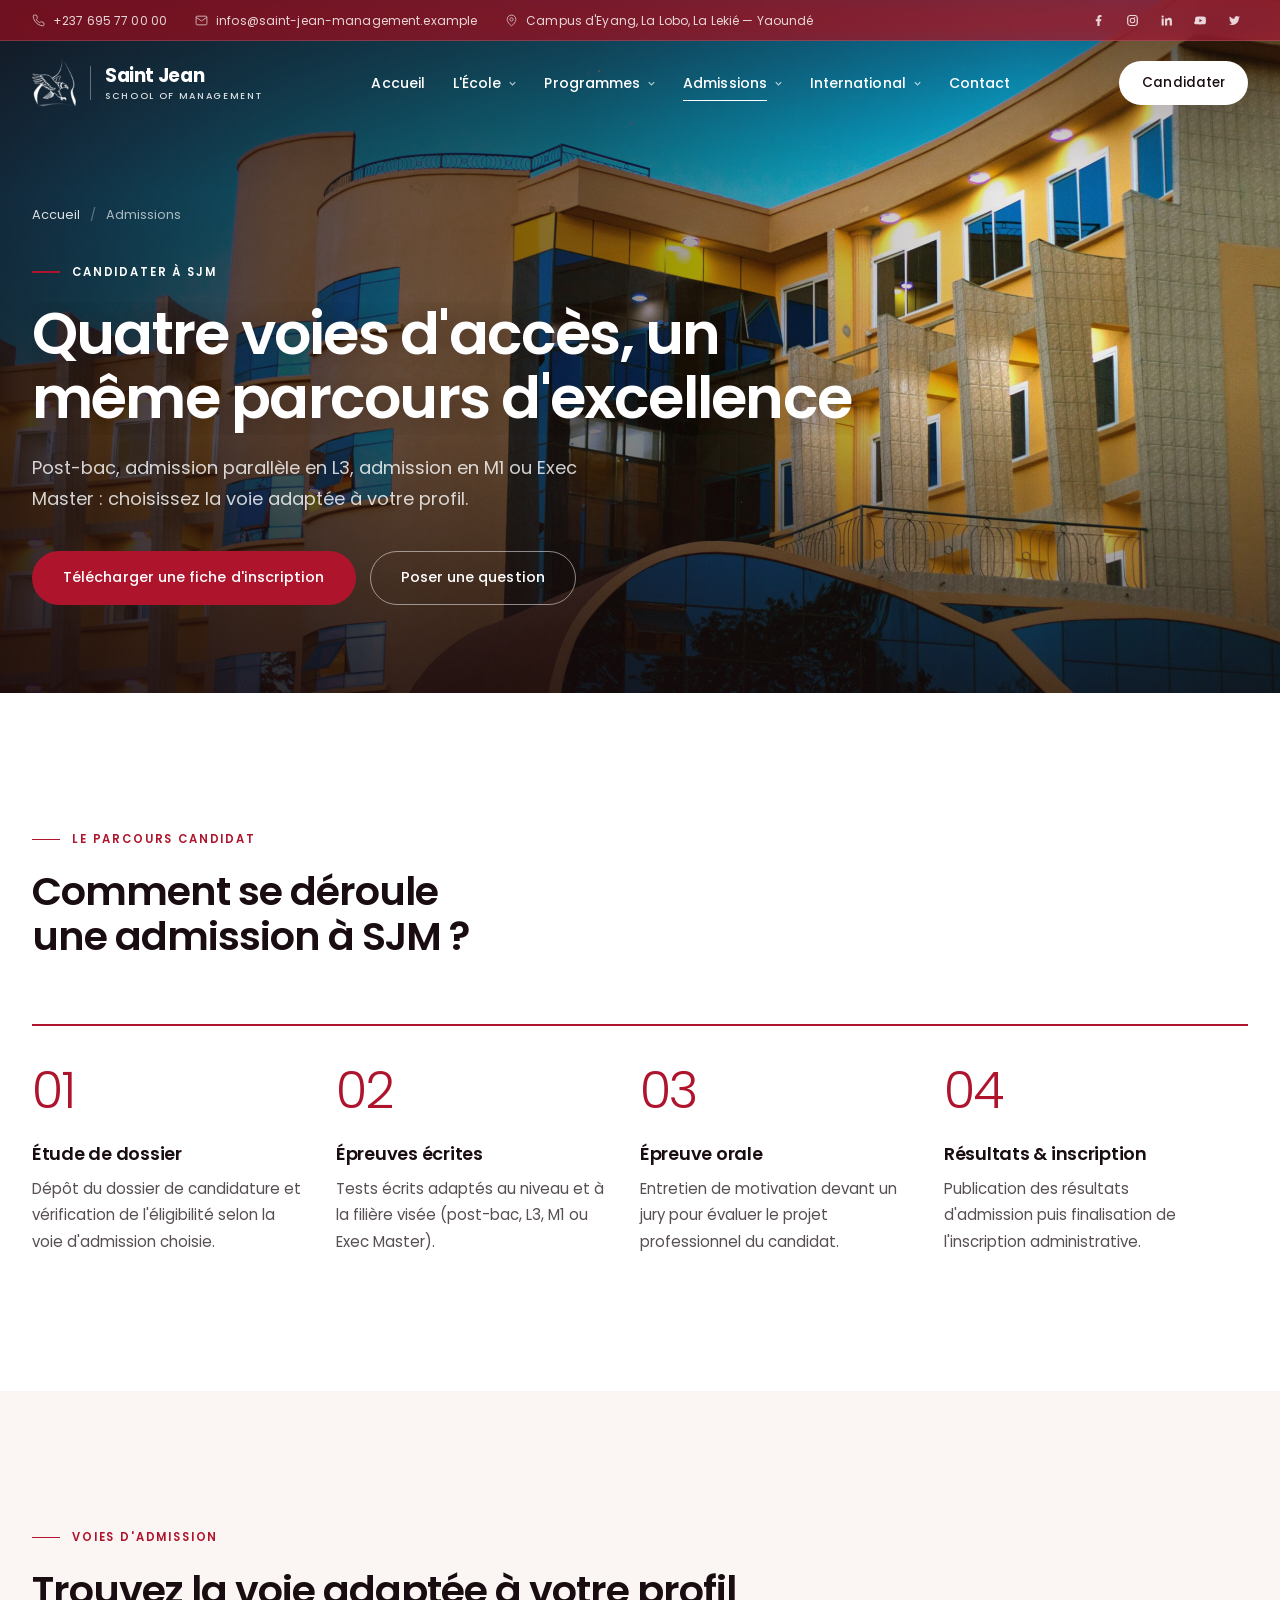
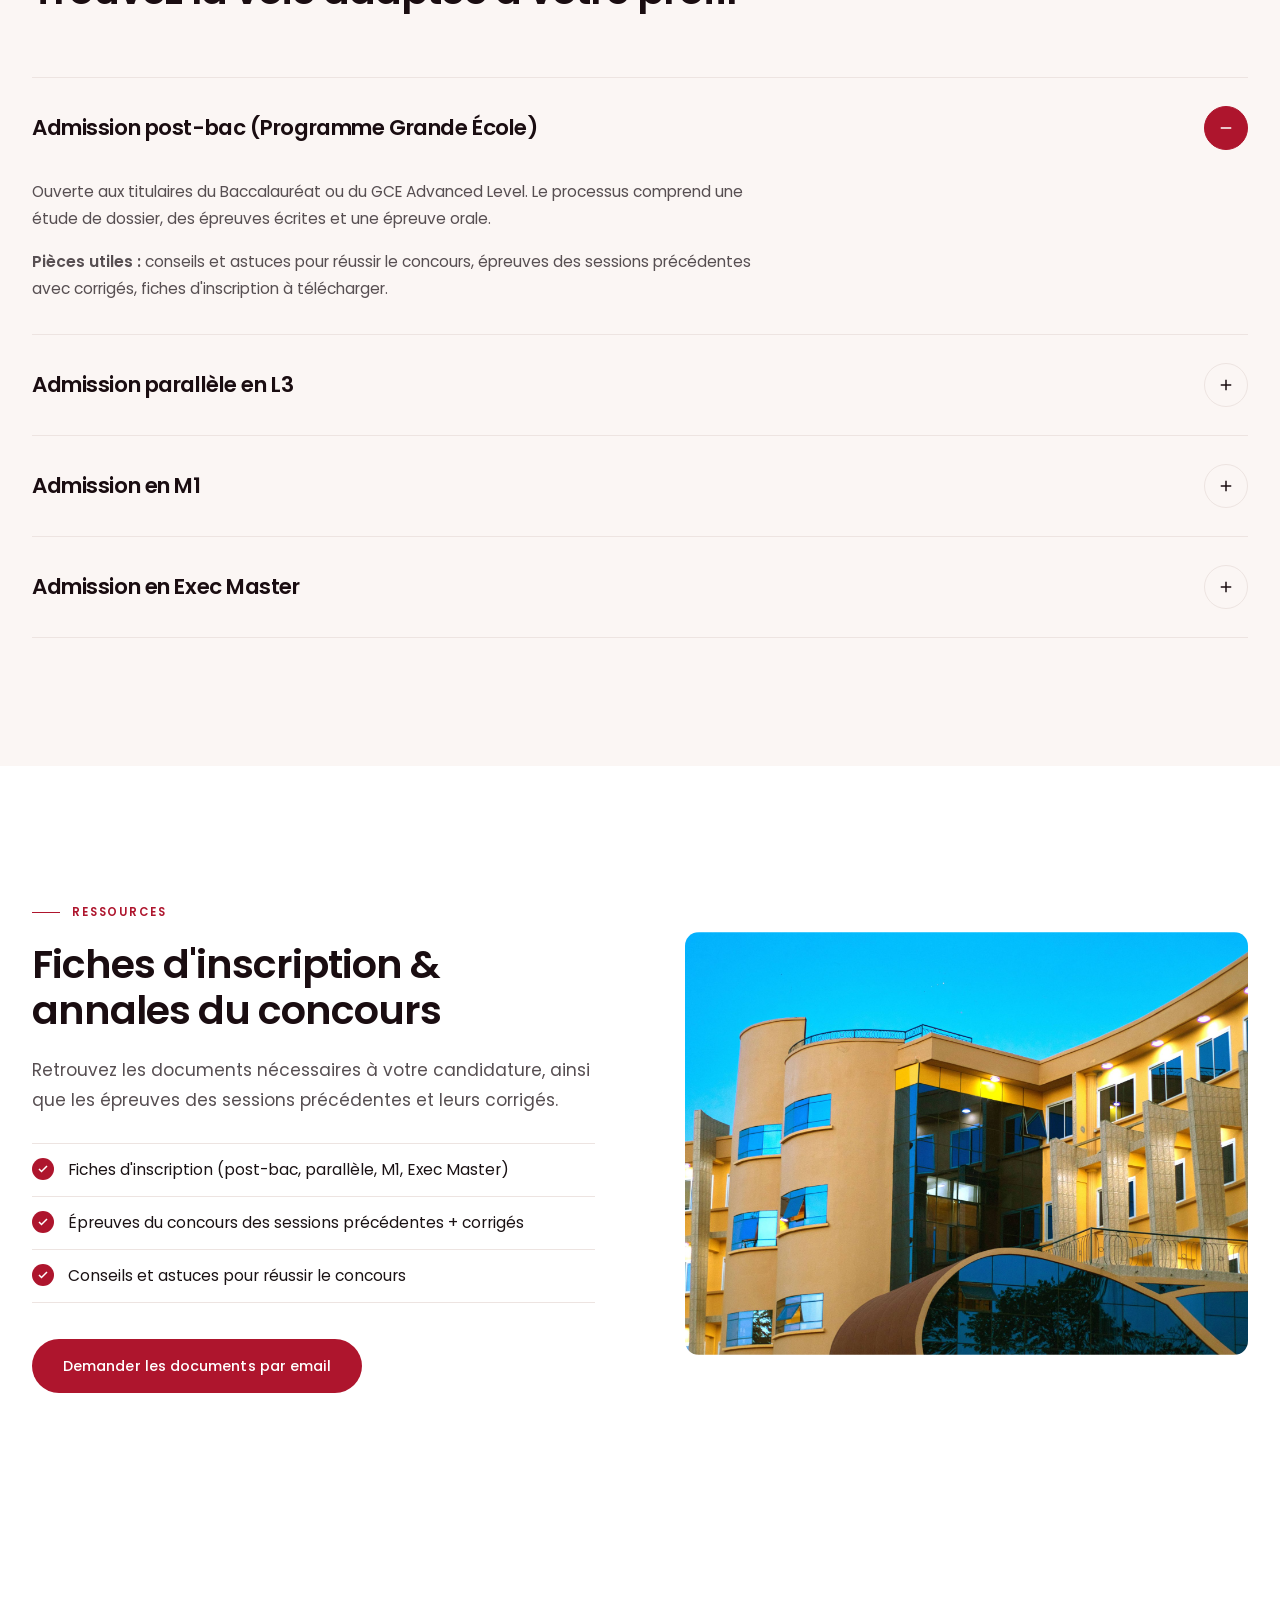
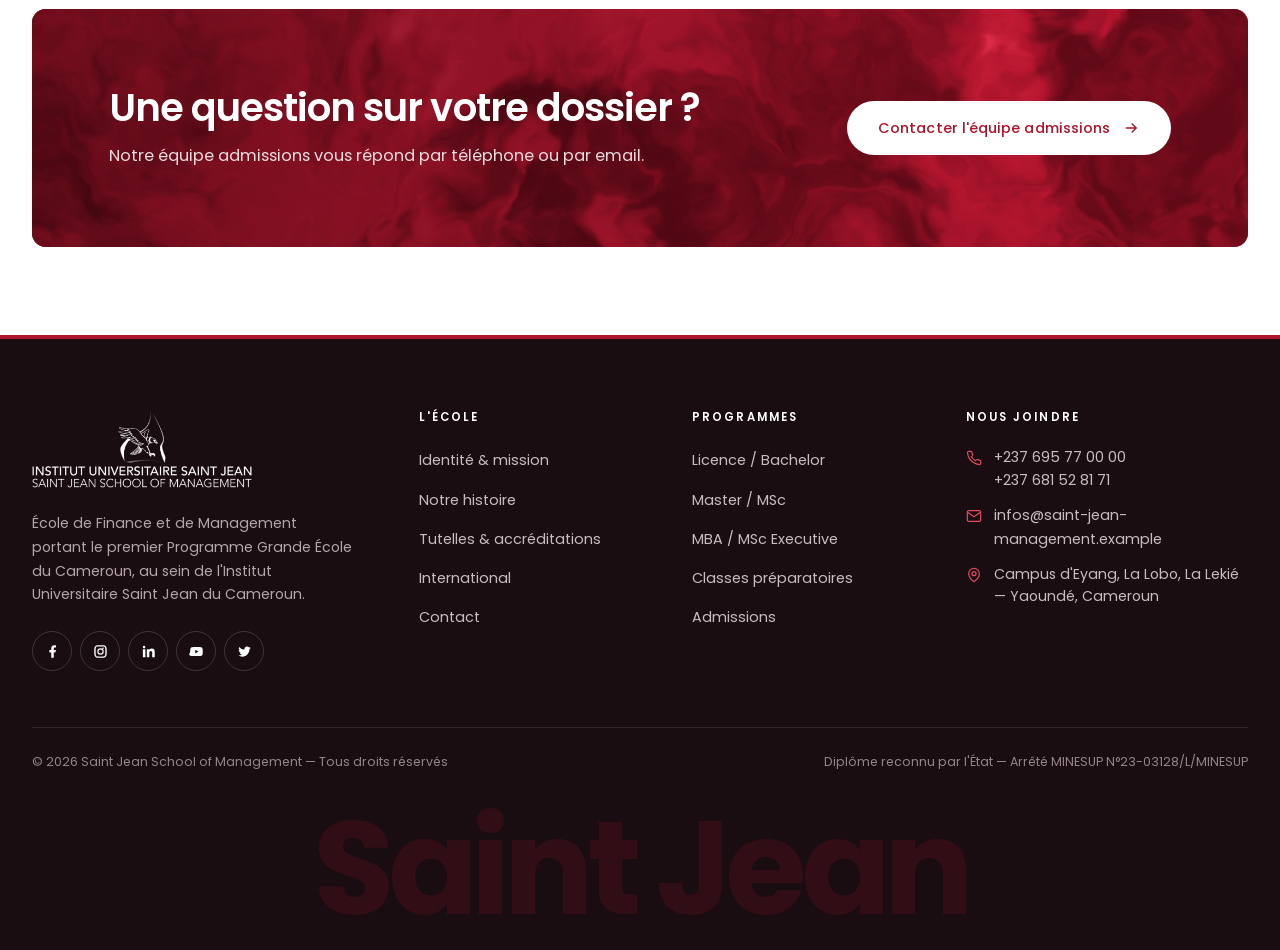
==== commit 96f7e8db: "Remplace l'e-mail de contact par une adresse fictive (domaine réservé .example) Co-Authored-By: Clau" ====
--- a/admissions.html
+++ b/admissions.html
@@ -35,7 +35,7 @@
     <div class="container">
       <div class="header-top-left">
         <a href="tel:+237695770000"><svg viewBox="0 0 24 24" fill="none" stroke="currentColor" stroke-width="1.8"><path d="M22 16.9v3a2 2 0 0 1-2.2 2 19.8 19.8 0 0 1-8.6-3 19.5 19.5 0 0 1-6-6 19.8 19.8 0 0 1-3-8.7A2 2 0 0 1 4.1 2h3a2 2 0 0 1 2 1.7c.1 1 .3 2 .7 3a2 2 0 0 1-.4 2.1L8 10.1a16 16 0 0 0 6 6l1.3-1.3a2 2 0 0 1 2.1-.4c1 .4 2 .6 3 .7a2 2 0 0 1 1.6 2Z"/></svg>+237 695 77 00 00</a>
-        <a href="mailto:infos@saintjeanmanagement.org"><svg viewBox="0 0 24 24" fill="none" stroke="currentColor" stroke-width="1.8"><rect x="2" y="4" width="20" height="16" rx="2"/><path d="m22 6-10 7L2 6"/></svg>infos@saintjeanmanagement.org</a>
+        <a href="mailto:infos@saint-jean-management.example"><svg viewBox="0 0 24 24" fill="none" stroke="currentColor" stroke-width="1.8"><rect x="2" y="4" width="20" height="16" rx="2"/><path d="m22 6-10 7L2 6"/></svg>infos@saint-jean-management.example</a>
         <span class="ht-address"><svg viewBox="0 0 24 24" fill="none" stroke="currentColor" stroke-width="1.8"><path d="M20 10c0 6-8 12-8 12s-8-6-8-12a8 8 0 0 1 16 0Z"/><circle cx="12" cy="10" r="3"/></svg>Campus d'Eyang, La Lobo, La Lekié — Yaoundé</span>
       </div>
       <div class="header-top-right">
@@ -295,7 +295,7 @@
       <h4>Nous joindre</h4>
       <ul class="footer-contact">
         <li><svg viewBox="0 0 24 24" fill="none" stroke="currentColor" stroke-width="1.8"><path d="M22 16.9v3a2 2 0 0 1-2.2 2 19.8 19.8 0 0 1-8.6-3 19.5 19.5 0 0 1-6-6 19.8 19.8 0 0 1-3-8.7A2 2 0 0 1 4.1 2h3a2 2 0 0 1 2 1.7c.1 1 .3 2 .7 3a2 2 0 0 1-.4 2.1L8 10.1a16 16 0 0 0 6 6l1.3-1.3a2 2 0 0 1 2.1-.4c1 .4 2 .6 3 .7a2 2 0 0 1 1.6 2Z"/></svg><span><a href="tel:+237695770000">+237 695 77 00 00</a><br><a href="tel:+237681528171">+237 681 52 81 71</a></span></li>
-        <li><svg viewBox="0 0 24 24" fill="none" stroke="currentColor" stroke-width="1.8"><rect x="2" y="4" width="20" height="16" rx="2"/><path d="m22 6-10 7L2 6"/></svg><span><a href="mailto:infos@saintjeanmanagement.org">infos@saintjeanmanagement.org</a></span></li>
+        <li><svg viewBox="0 0 24 24" fill="none" stroke="currentColor" stroke-width="1.8"><rect x="2" y="4" width="20" height="16" rx="2"/><path d="m22 6-10 7L2 6"/></svg><span><a href="mailto:infos@saint-jean-management.example">infos@saint-jean-management.example</a></span></li>
         <li><svg viewBox="0 0 24 24" fill="none" stroke="currentColor" stroke-width="1.8"><path d="M20 10c0 6-8 12-8 12s-8-6-8-12a8 8 0 0 1 16 0Z"/><circle cx="12" cy="10" r="3"/></svg><span>Campus d'Eyang, La Lobo, La Lekié — Yaoundé, Cameroun</span></li>
       </ul>
     </div>
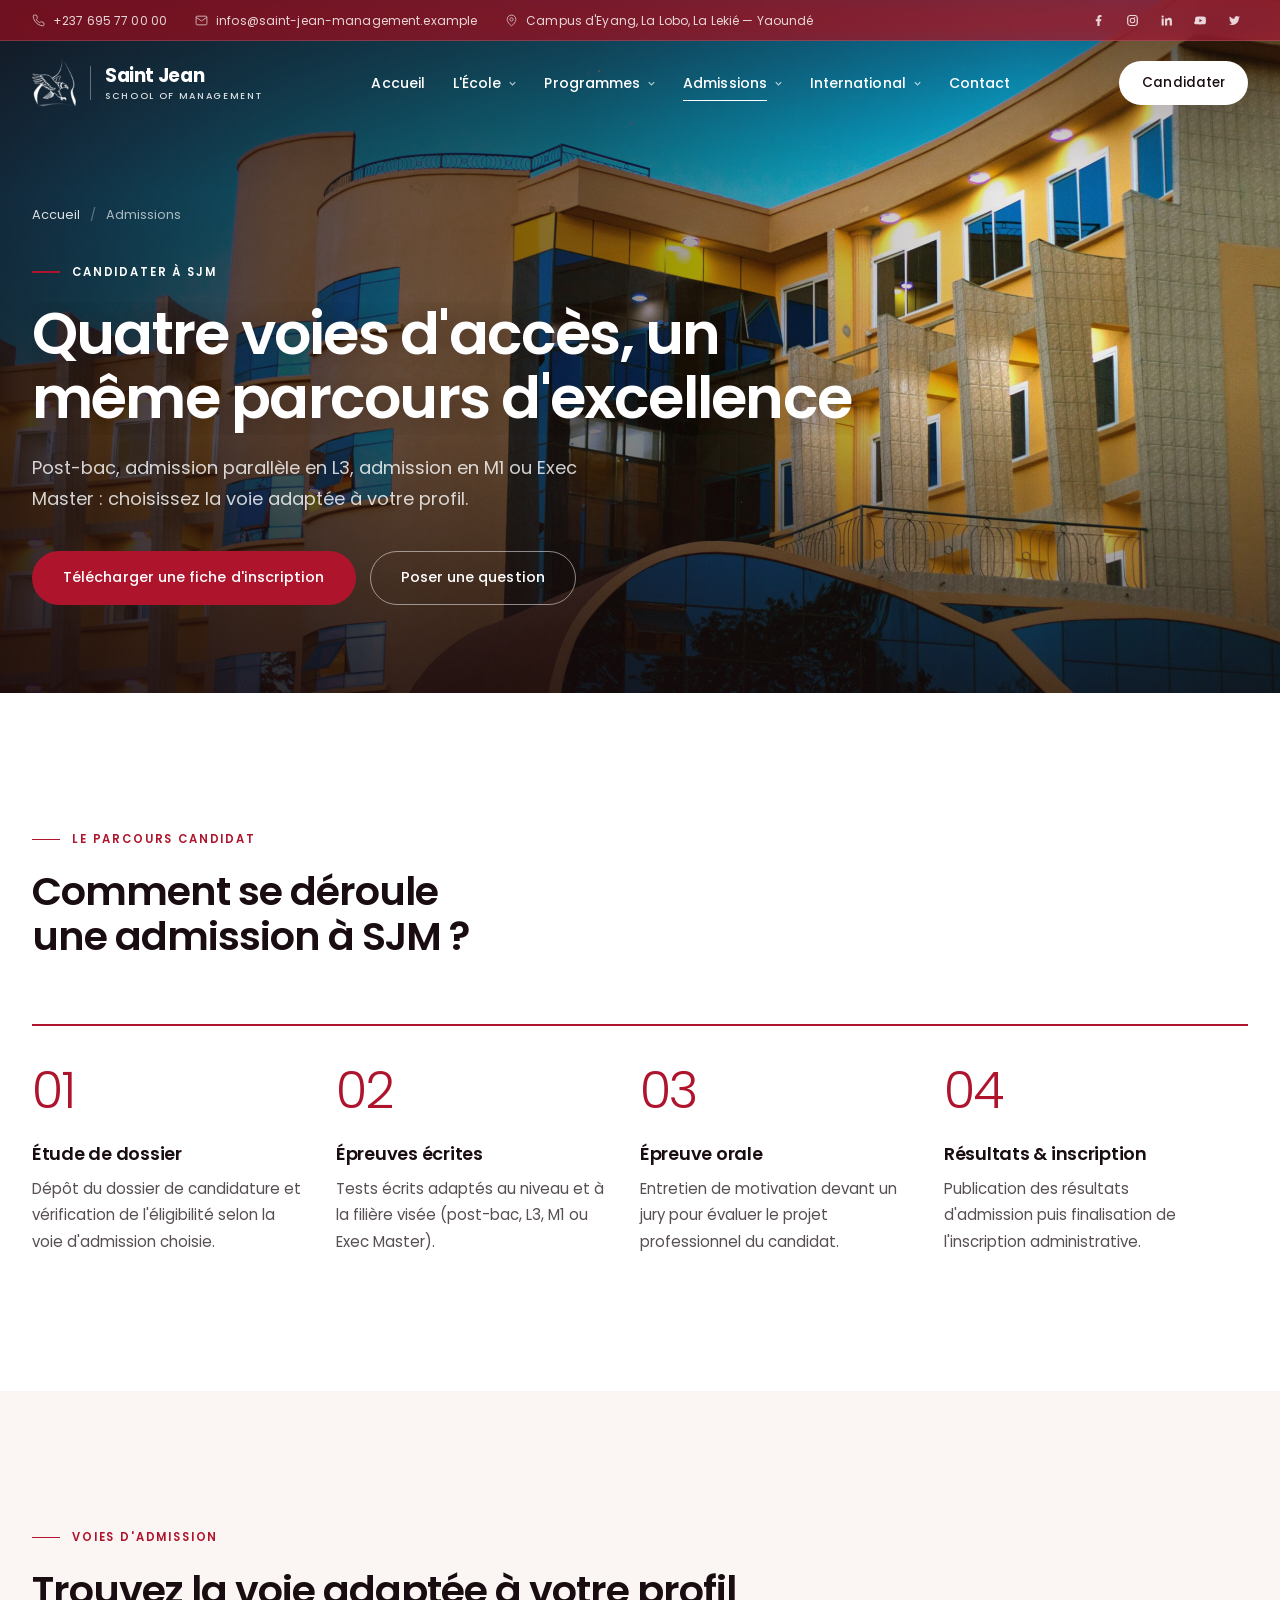
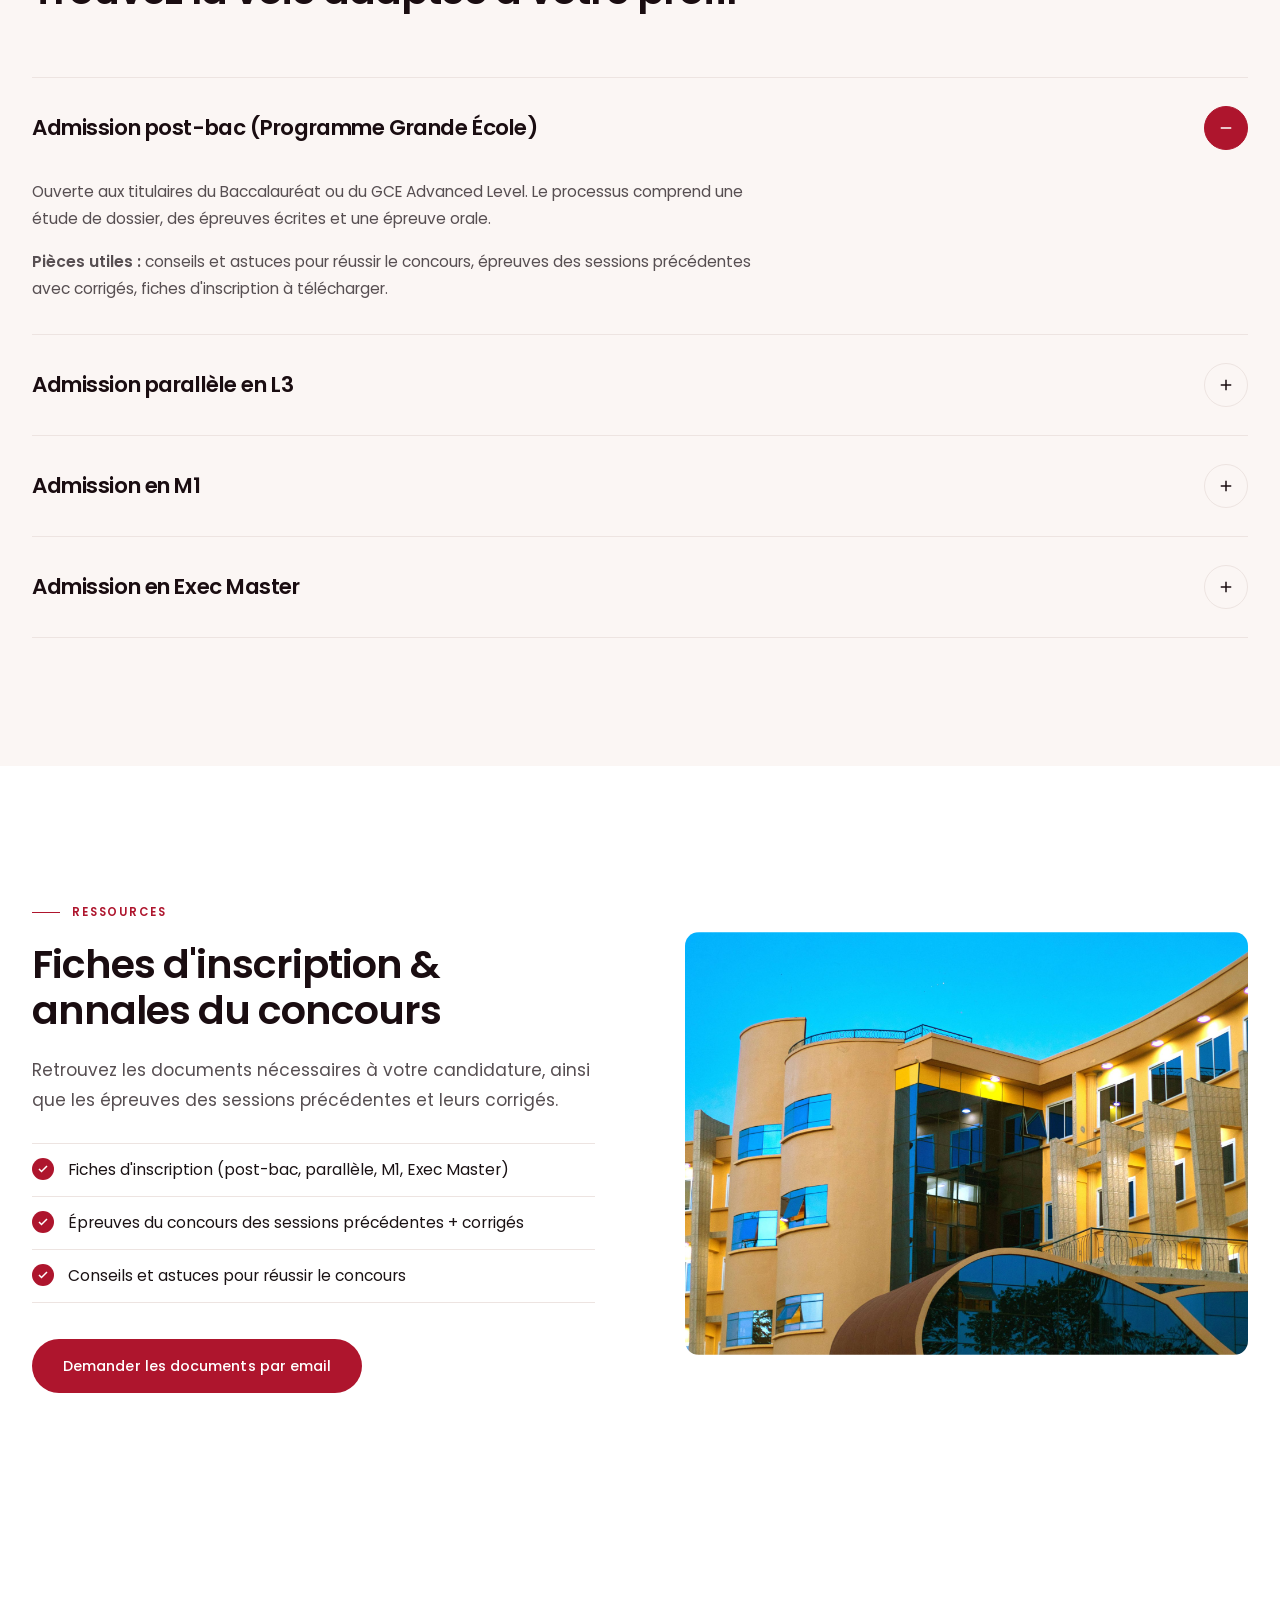
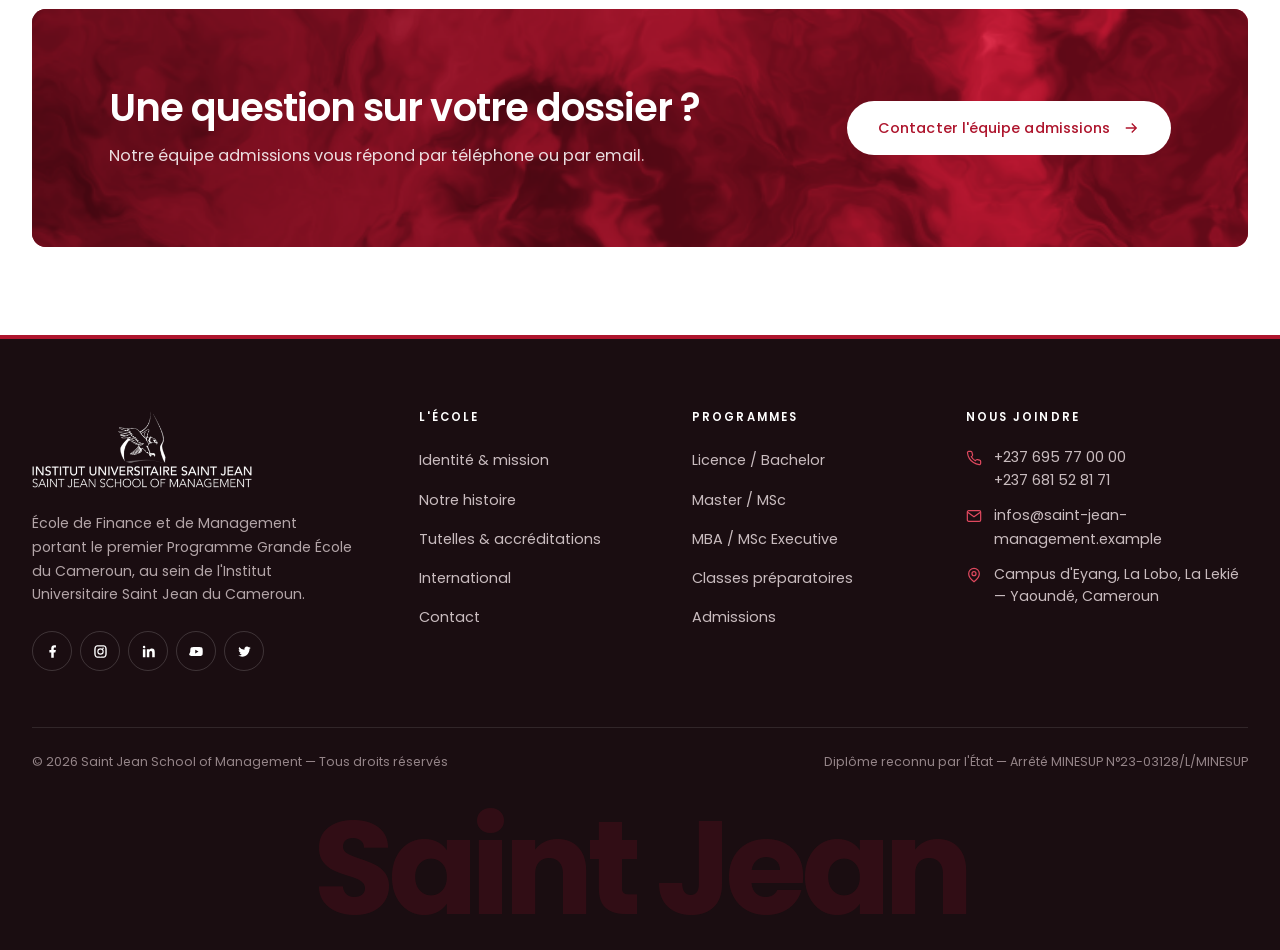
==== commit 1c7283ee: "SEO : adresse définitive saint-jean-management.netlify.app Co-Authored-By: Claude Opus 5.5 <noreply@" ====
--- a/admissions.html
+++ b/admissions.html
@@ -8,19 +8,19 @@
 <link rel="icon" href="assets/img/emblem-sjm.png">
 <link rel="apple-touch-icon" href="assets/img/emblem-sjm.png">
 <link rel="shortcut icon" href="favicon.ico">
-<link rel="canonical" href="https://ryanjr237.github.io/saint-jean-management/admissions.html">
+<link rel="canonical" href="https://saint-jean-management.netlify.app/admissions.html">
 <meta name="theme-color" content="#AE152D">
 <meta property="og:type" content="website">
 <meta property="og:site_name" content="Saint Jean School of Management">
 <meta property="og:locale" content="fr_FR">
-<meta property="og:url" content="https://ryanjr237.github.io/saint-jean-management/admissions.html">
+<meta property="og:url" content="https://saint-jean-management.netlify.app/admissions.html">
 <meta property="og:title" content="Admissions | Saint Jean School of Management">
 <meta property="og:description" content="Modalités d'admission à SJM : post-bac, admission parallèle en L3, admission en M1, Exec Master. Étude de dossiers, épreuves écrites et orales.">
-<meta property="og:image" content="https://ryanjr237.github.io/saint-jean-management/assets/img/hero-campus.jpg">
+<meta property="og:image" content="https://saint-jean-management.netlify.app/assets/img/hero-campus.jpg">
 <meta name="twitter:card" content="summary_large_image">
 <meta name="twitter:title" content="Admissions | Saint Jean School of Management">
 <meta name="twitter:description" content="Modalités d'admission à SJM : post-bac, admission parallèle en L3, admission en M1, Exec Master. Étude de dossiers, épreuves écrites et orales.">
-<meta name="twitter:image" content="https://ryanjr237.github.io/saint-jean-management/assets/img/hero-campus.jpg">
+<meta name="twitter:image" content="https://saint-jean-management.netlify.app/assets/img/hero-campus.jpg">
 <link rel="preconnect" href="https://fonts.googleapis.com">
 <link rel="preconnect" href="https://fonts.gstatic.com" crossorigin>
 <link href="https://fonts.googleapis.com/css2?family=Poppins:ital,wght@0,300;0,400;0,500;0,600;0,700;1,300;1,400&display=swap" rel="stylesheet">
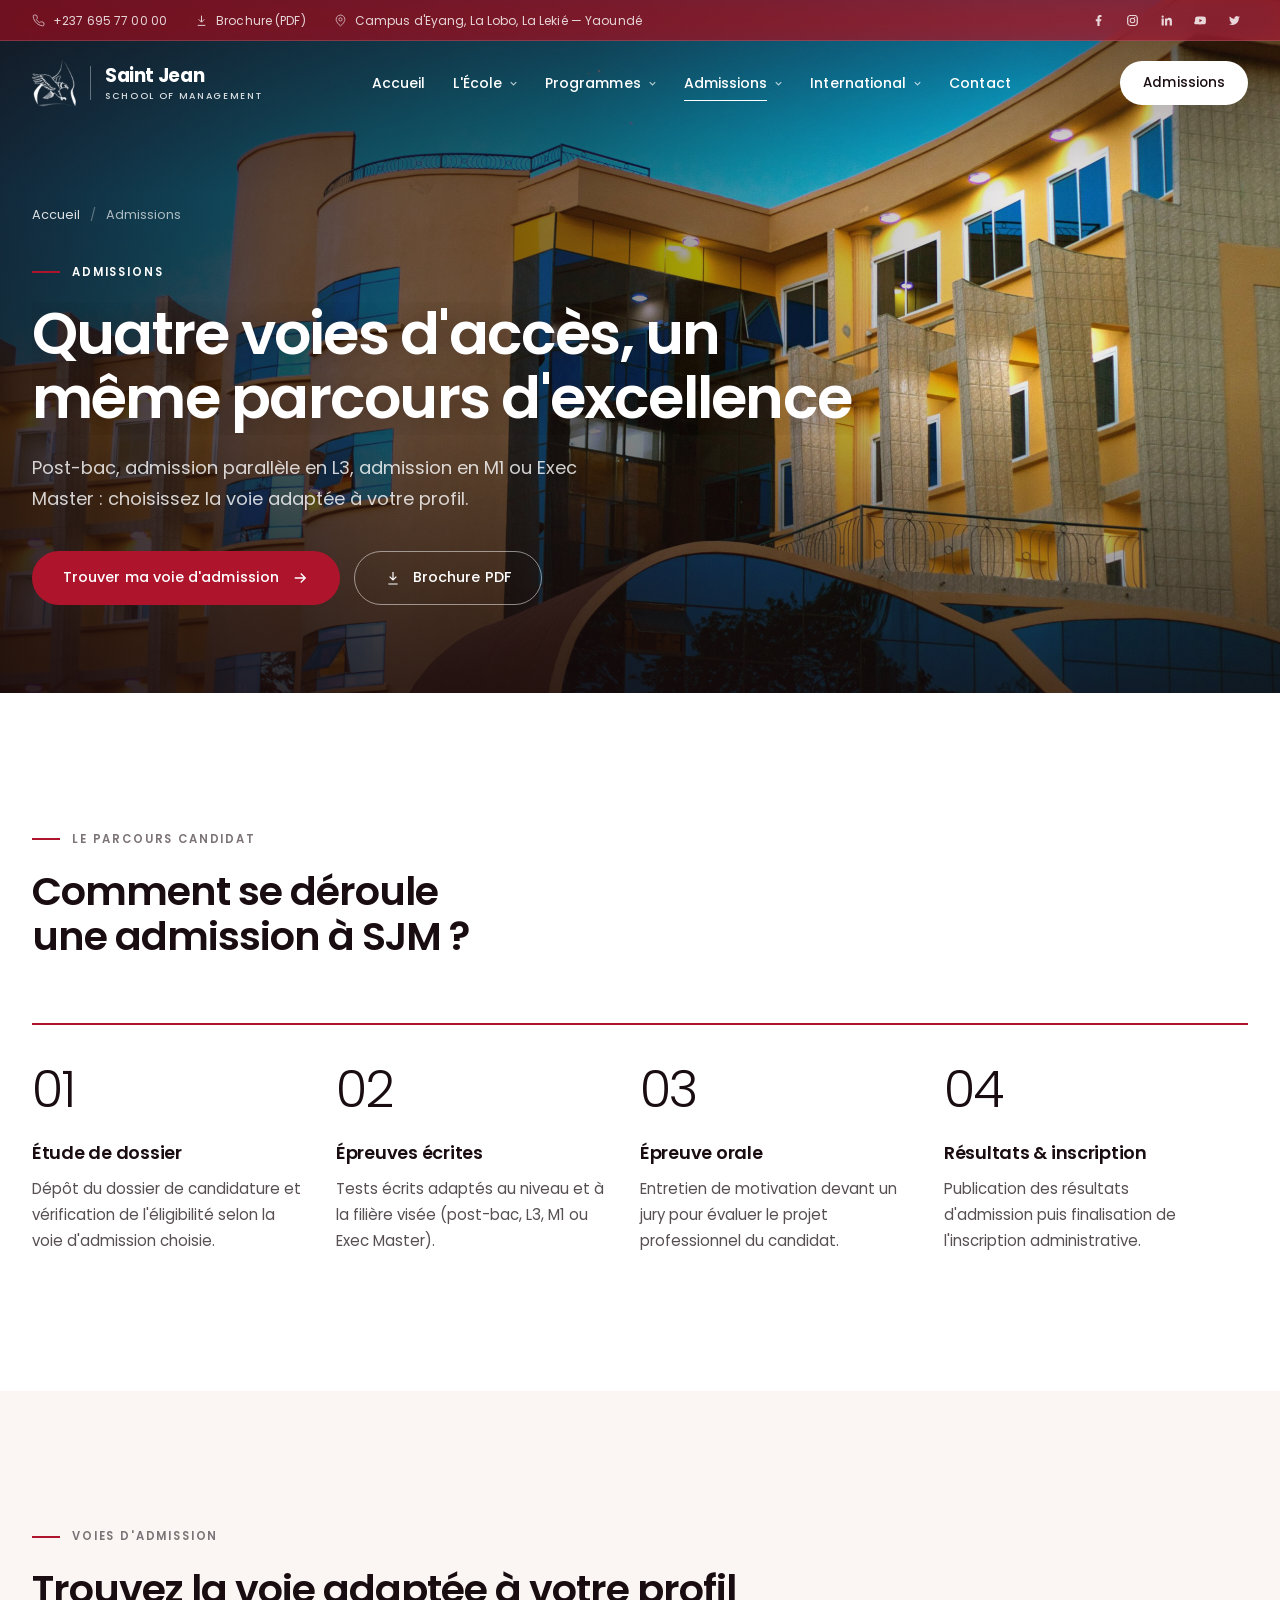
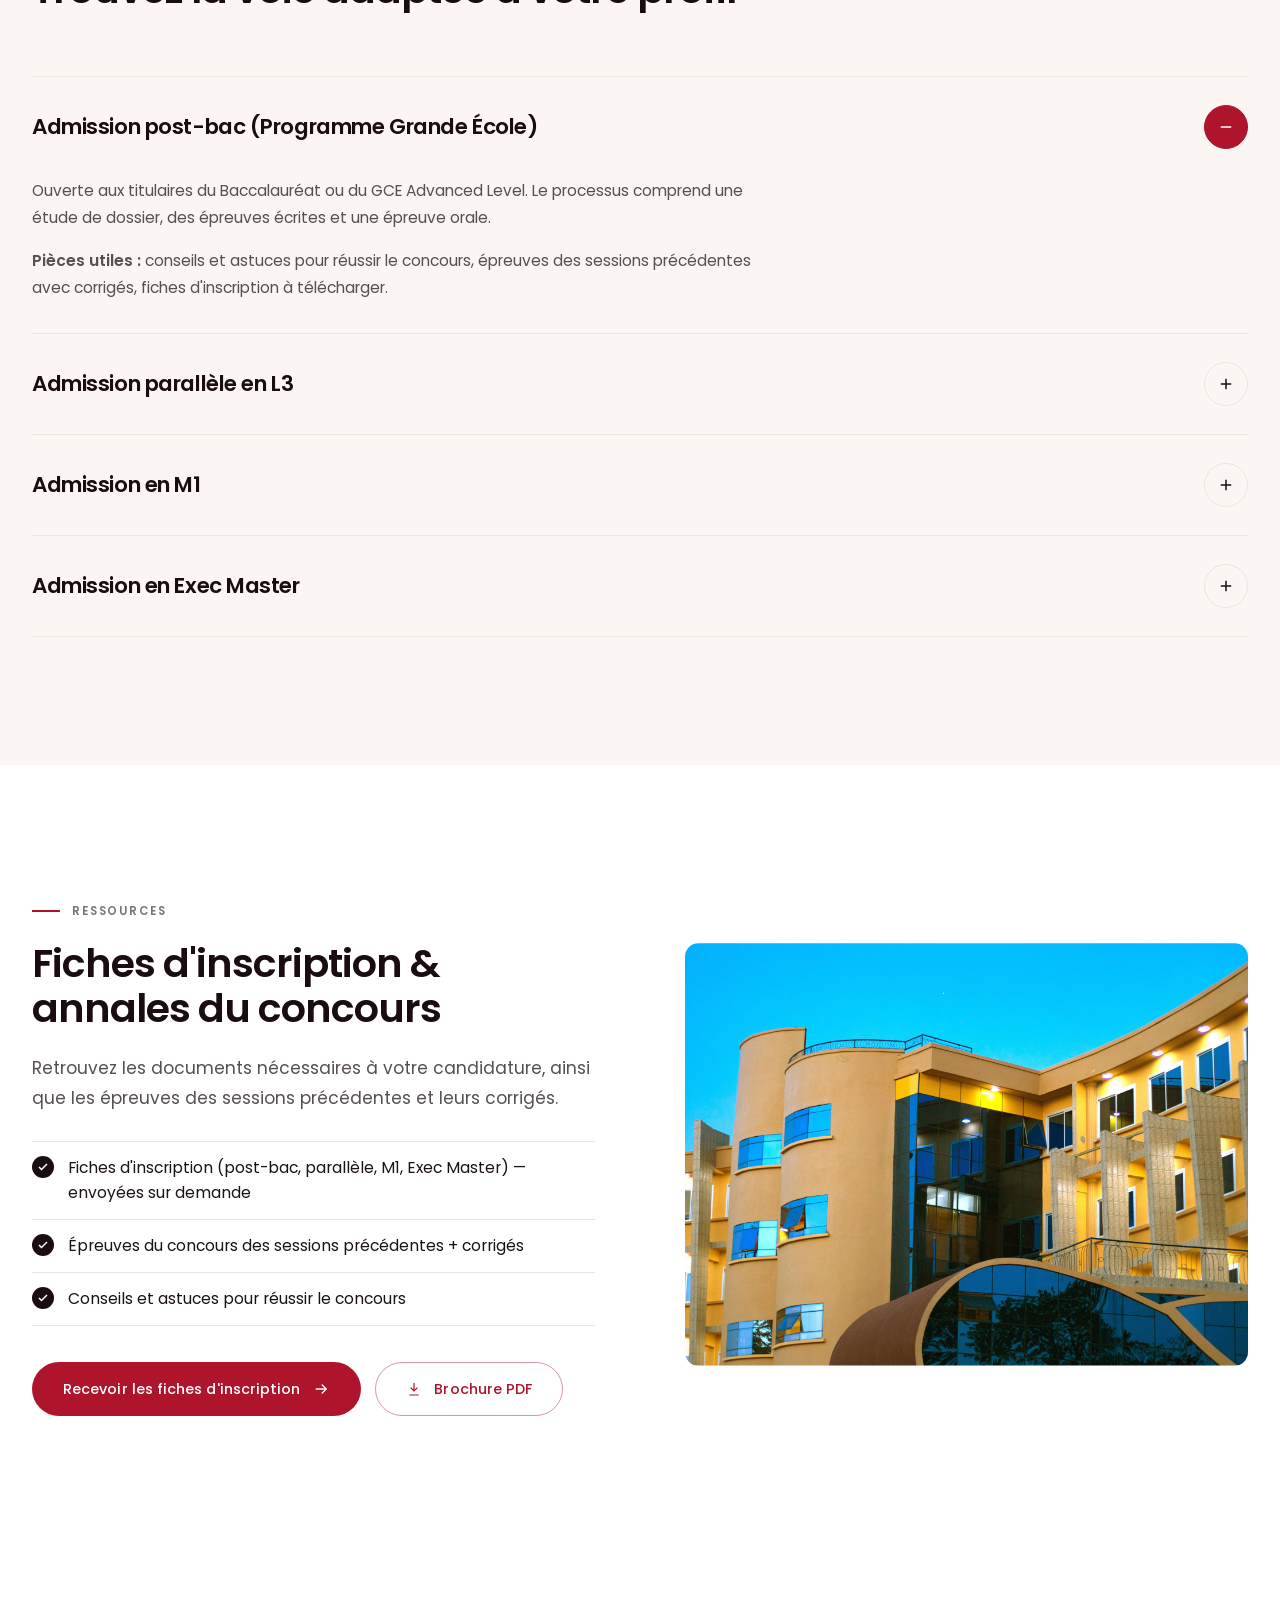
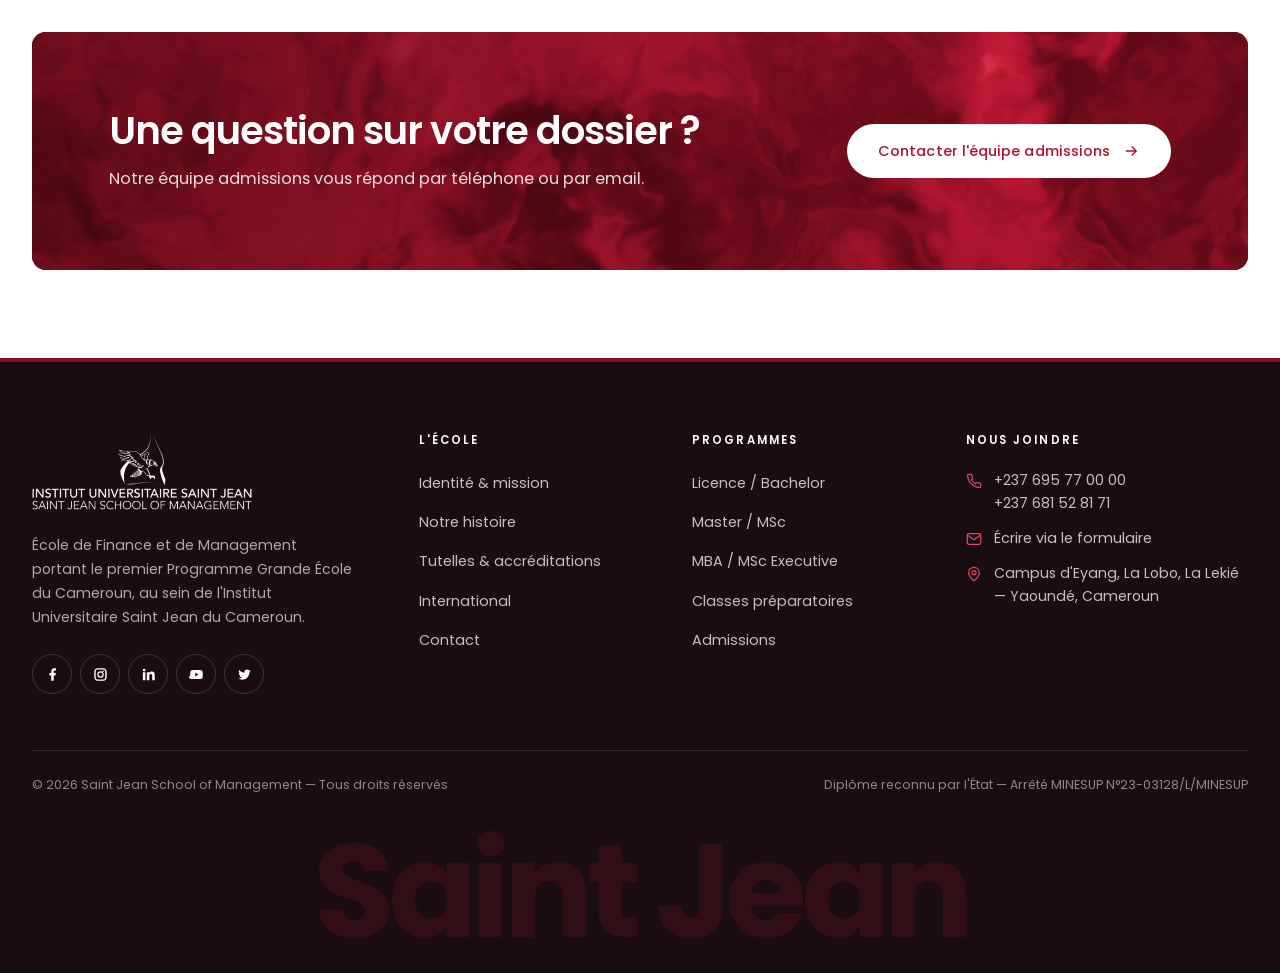
==== commit bf04fd03: "Psychologie UX : boutons honnêtes, aiguillage « Je suis… », retenue du rouge, brochure PDF - Chaque " ====
--- a/admissions.html
+++ b/admissions.html
@@ -35,7 +35,7 @@
     <div class="container">
       <div class="header-top-left">
         <a href="tel:+237695770000"><svg viewBox="0 0 24 24" fill="none" stroke="currentColor" stroke-width="1.8"><path d="M22 16.9v3a2 2 0 0 1-2.2 2 19.8 19.8 0 0 1-8.6-3 19.5 19.5 0 0 1-6-6 19.8 19.8 0 0 1-3-8.7A2 2 0 0 1 4.1 2h3a2 2 0 0 1 2 1.7c.1 1 .3 2 .7 3a2 2 0 0 1-.4 2.1L8 10.1a16 16 0 0 0 6 6l1.3-1.3a2 2 0 0 1 2.1-.4c1 .4 2 .6 3 .7a2 2 0 0 1 1.6 2Z"/></svg>+237 695 77 00 00</a>
-        <a href="mailto:infos@saint-jean-management.example"><svg viewBox="0 0 24 24" fill="none" stroke="currentColor" stroke-width="1.8"><rect x="2" y="4" width="20" height="16" rx="2"/><path d="m22 6-10 7L2 6"/></svg>infos@saint-jean-management.example</a>
+        <a href="assets/brochure-saint-jean-management.pdf" download><svg viewBox="0 0 24 24" fill="none" stroke="currentColor" stroke-width="1.8"><path d="M12 3v12M7 10l5 5 5-5M5 21h14"/></svg>Brochure (PDF)</a>
         <span class="ht-address"><svg viewBox="0 0 24 24" fill="none" stroke="currentColor" stroke-width="1.8"><path d="M20 10c0 6-8 12-8 12s-8-6-8-12a8 8 0 0 1 16 0Z"/><circle cx="12" cy="10" r="3"/></svg>Campus d'Eyang, La Lobo, La Lekié — Yaoundé</span>
       </div>
       <div class="header-top-right">
@@ -105,11 +105,11 @@
         </div>
       </div>
       <a href="contact.html" class="nav-top-link">Contact</a>
-      <a href="admissions.html" class="btn btn-primary nav-mobile-cta">Candidater à SJM</a>
+      <a href="admissions.html" class="btn btn-primary nav-mobile-cta">Comment candidater</a>
     </nav>
 
     <div class="nav-cta">
-      <a href="admissions.html" class="btn btn-primary btn-sm"><span class="txt-full">Candidater</span><span class="txt-short">Candidater</span></a>
+      <a href="admissions.html" class="btn btn-primary btn-sm"><span class="txt-full">Admissions</span><span class="txt-short">Admissions</span></a>
       <button class="nav-toggle" aria-label="Ouvrir le menu" aria-expanded="false" aria-controls="main-nav">
         <span></span><span></span><span></span>
       </button>
@@ -122,12 +122,12 @@
   <section class="page-hero page-hero--admissions">
     <div class="container">
       <div class="breadcrumb" data-intro style="--i:0"><a href="index.html">Accueil</a><span aria-hidden="true">/</span><span aria-current="page">Admissions</span></div>
-      <span class="eyebrow" data-intro style="--i:1">Candidater à SJM</span>
+      <span class="eyebrow" data-intro style="--i:1">Admissions</span>
       <h1><span class="line"><span style="--i:2">Quatre voies d'accès, un même parcours d'excellence</span></span></h1>
       <p data-intro style="--i:4">Post-bac, admission parallèle en L3, admission en M1 ou Exec Master&nbsp;: choisissez la voie adaptée à votre profil.</p>
       <div class="hero-actions" data-intro style="--i:5">
-        <a href="#fiches" class="btn btn-primary">Télécharger une fiche d'inscription</a>
-        <a href="contact.html" class="btn btn-ghost-light">Poser une question</a>
+        <a href="#voies" class="btn btn-primary">Trouver ma voie d'admission <svg class="btn-arrow" viewBox="0 0 24 24" fill="none" stroke="currentColor" stroke-width="1.8"><path d="M5 12h14M13 6l6 6-6 6"/></svg></a>
+        <a href="assets/brochure-saint-jean-management.pdf" class="btn btn-ghost-light" download><svg viewBox="0 0 24 24" fill="none" stroke="currentColor" stroke-width="1.8"><path d="M12 3v12M7 10l5 5 5-5M5 21h14"/></svg> Brochure PDF</a>
       </div>
     </div>
   </section>
@@ -165,7 +165,7 @@
   </section>
 
   <!-- VOIES D'ADMISSION - ACCORDEON -->
-  <section class="section section--cream">
+  <section class="section section--cream" id="voies">
     <div class="container">
       <div class="section-head">
         <span class="eyebrow">Voies d'admission</span>
@@ -230,11 +230,11 @@
         <h2>Fiches d'inscription &amp; annales du concours</h2>
         <p class="lede">Retrouvez les documents nécessaires à votre candidature, ainsi que les épreuves des sessions précédentes et leurs corrigés.</p>
         <ul class="check-list">
-          <li><svg viewBox="0 0 24 24" fill="none" stroke="currentColor" stroke-width="2"><path d="M20 6 9 17l-5-5"/></svg> Fiches d'inscription (post-bac, parallèle, M1, Exec Master)</li>
+          <li><svg viewBox="0 0 24 24" fill="none" stroke="currentColor" stroke-width="2"><path d="M20 6 9 17l-5-5"/></svg> Fiches d'inscription (post-bac, parallèle, M1, Exec Master) — envoyées sur demande</li>
           <li><svg viewBox="0 0 24 24" fill="none" stroke="currentColor" stroke-width="2"><path d="M20 6 9 17l-5-5"/></svg> Épreuves du concours des sessions précédentes + corrigés</li>
           <li><svg viewBox="0 0 24 24" fill="none" stroke="currentColor" stroke-width="2"><path d="M20 6 9 17l-5-5"/></svg> Conseils et astuces pour réussir le concours</li>
         </ul>
-        <a href="contact.html" class="btn btn-primary">Demander les documents par email</a>
+        <div class="cta-actions"><a href="contact.html?sujet=fiches#contact-form" class="btn btn-primary">Recevoir les fiches d'inscription <svg class="btn-arrow" viewBox="0 0 24 24" fill="none" stroke="currentColor" stroke-width="1.8"><path d="M5 12h14M13 6l6 6-6 6"/></svg></a><a href="assets/brochure-saint-jean-management.pdf" class="btn btn-outline" download><svg viewBox="0 0 24 24" fill="none" stroke="currentColor" stroke-width="1.8"><path d="M12 3v12M7 10l5 5 5-5M5 21h14"/></svg> Brochure PDF</a></div>
       </div>
       <div class="split-media">
           <div class="media-frame media-frame--wide" data-reveal>
@@ -295,7 +295,7 @@
       <h4>Nous joindre</h4>
       <ul class="footer-contact">
         <li><svg viewBox="0 0 24 24" fill="none" stroke="currentColor" stroke-width="1.8"><path d="M22 16.9v3a2 2 0 0 1-2.2 2 19.8 19.8 0 0 1-8.6-3 19.5 19.5 0 0 1-6-6 19.8 19.8 0 0 1-3-8.7A2 2 0 0 1 4.1 2h3a2 2 0 0 1 2 1.7c.1 1 .3 2 .7 3a2 2 0 0 1-.4 2.1L8 10.1a16 16 0 0 0 6 6l1.3-1.3a2 2 0 0 1 2.1-.4c1 .4 2 .6 3 .7a2 2 0 0 1 1.6 2Z"/></svg><span><a href="tel:+237695770000">+237 695 77 00 00</a><br><a href="tel:+237681528171">+237 681 52 81 71</a></span></li>
-        <li><svg viewBox="0 0 24 24" fill="none" stroke="currentColor" stroke-width="1.8"><rect x="2" y="4" width="20" height="16" rx="2"/><path d="m22 6-10 7L2 6"/></svg><span><a href="mailto:infos@saint-jean-management.example">infos@saint-jean-management.example</a></span></li>
+        <li><svg viewBox="0 0 24 24" fill="none" stroke="currentColor" stroke-width="1.8"><rect x="2" y="4" width="20" height="16" rx="2"/><path d="m22 6-10 7L2 6"/></svg><span><a href="contact.html#contact-form">Écrire via le formulaire</a></span></li>
         <li><svg viewBox="0 0 24 24" fill="none" stroke="currentColor" stroke-width="1.8"><path d="M20 10c0 6-8 12-8 12s-8-6-8-12a8 8 0 0 1 16 0Z"/><circle cx="12" cy="10" r="3"/></svg><span>Campus d'Eyang, La Lobo, La Lekié — Yaoundé, Cameroun</span></li>
       </ul>
     </div>
--- a/css/style.css
+++ b/css/style.css
@@ -496,7 +496,7 @@
 }
 .hero-bg{
   position:absolute; inset:-6% 0 -6% 0;
-  background-size:cover; background-position:62% 40%;
+  background:url("../assets/img/hero-campus.jpg") 62% 40% / cover no-repeat;
   transform:scale(1.14);
   translate:0 var(--py, 0px);
   transition:transform 2.6s var(--ease-out);
@@ -1371,6 +1371,271 @@
 @media (max-width:600px){ .back-to-top{ right:16px; bottom:16px; width:46px; height:46px; } }
 
 /* ==========================================================================
+   Aiguillage « Je suis… » — chaque visiteur trouve son chemin en un geste
+   ========================================================================== */
+.persona{ background:var(--navy-ink); padding:0 0 clamp(40px, 5vw, 64px); position:relative; }
+.persona::before{ content:""; position:absolute; left:0; right:0; top:0; height:1px; background:rgba(255,255,255,.12); }
+.persona-title{
+  font-size:.74rem; font-weight:600; letter-spacing:.18em; text-transform:uppercase;
+  color:rgba(255,255,255,.62); margin:0; padding:28px 0 18px;
+}
+.persona-grid{ display:grid; grid-template-columns:repeat(4, 1fr); gap:12px; }
+.persona-card{
+  display:flex; align-items:center; gap:14px;
+  padding:18px 18px; min-height:84px;
+  border-radius:14px; background:rgba(255,255,255,.05);
+  border:1px solid rgba(255,255,255,.1); color:#fff;
+  transition:background .35s ease, border-color .35s ease, transform .45s var(--ease-out);
+}
+.persona-card:hover{ background:rgba(255,255,255,.1); border-color:rgba(255,255,255,.24); transform:translateY(-3px); }
+.persona-card:active{ transform:scale(.98); }
+.persona-icon{
+  width:44px; height:44px; flex:0 0 auto; border-radius:50%;
+  display:flex; align-items:center; justify-content:center;
+  background:rgba(174,21,45,.22); color:#FF8FA0;
+}
+.persona-icon svg{ width:21px; height:21px; }
+.persona-text{ display:flex; flex-direction:column; gap:2px; min-width:0; flex:1; }
+.persona-text strong{ font-weight:600; font-size:.98rem; line-height:1.3; }
+.persona-text span{ font-size:.8rem; color:rgba(255,255,255,.66); line-height:1.4; }
+.persona-arrow{ width:18px; height:18px; flex:0 0 auto; color:rgba(255,255,255,.5); transition:transform .45s var(--ease-out), color .3s ease; }
+.persona-card:hover .persona-arrow{ transform:translateX(4px); color:#fff; }
+@media (max-width:1100px){ .persona-grid{ grid-template-columns:1fr 1fr; } }
+@media (max-width:720px){
+  .persona{ padding-bottom:36px; }
+  .persona-title{ padding:24px 0 14px; }
+  .persona-grid{ grid-template-columns:1fr; gap:8px; }
+  .persona-card{ min-height:68px; padding:12px 14px; gap:12px; border-radius:12px; }
+  .persona-icon{ width:40px; height:40px; }
+  .persona-text strong{ font-size:.95rem; }
+}
+
+/* ==========================================================================
+   Repères concrets (remplacent le bandeau de mots abstraits)
+   ========================================================================== */
+.proof-strip{ border-block:1px solid var(--line); background:#fff; }
+.proof-grid{ display:grid; grid-template-columns:repeat(4,1fr); }
+.proof-item{ padding:34px 24px; border-left:1px solid var(--line); display:flex; flex-direction:column; gap:6px; }
+.proof-item:first-child{ border-left:0; padding-left:0; }
+.proof-item strong{ font-size:clamp(1.4rem, 2.2vw, 1.9rem); font-weight:600; letter-spacing:-.03em; color:var(--navy-ink); line-height:1.1; }
+.proof-item span{ font-size:.84rem; color:var(--ink-mute); line-height:1.45; }
+@media (max-width:860px){
+  .proof-grid{ grid-template-columns:1fr 1fr; }
+  .proof-item{ padding:22px 16px; }
+  .proof-item:nth-child(3){ border-left:0; padding-left:0; }
+  .proof-item:nth-child(n+3){ border-top:1px solid var(--line); }
+}
+
+/* ==========================================================================
+   Retenue du rouge (effet Von Restorff) : le rouge vif signale l'action,
+   le reste passe en tons neutres ou bordeaux profond
+   ========================================================================== */
+.eyebrow{ color:var(--ink-mute); }
+.eyebrow::before{ background:var(--red); height:2px; }
+.hero .eyebrow, .page-hero .eyebrow, .program-card .eyebrow, .cta-banner .eyebrow{ color:#fff; }
+.section--navy .eyebrow{ color:rgba(255,255,255,.62); }
+h2 em, h1 em{ color:var(--red-dark); }
+.manifesto-text em{ color:var(--red-dark); }
+.text-link{ color:var(--navy-ink); }
+.text-link:hover{ color:var(--red); }
+.news-date{ color:var(--ink-mute); }
+.feature-num{ color:var(--ink-mute); }
+.timeline-year{ color:var(--navy-ink); }
+.step-num{ color:var(--navy-ink); }
+.carousel-count b{ color:var(--navy-ink); }
+.feature-icon, .contact-info-icon{ background:var(--cream); color:var(--red-dark); }
+.check-list svg{ background:var(--navy-ink); }
+.stats-strip{ background:linear-gradient(115deg, #3E0610 0%, var(--red-deep) 50%, var(--red-dark) 100%); }
+.stats-strip .stat-num{ color:#fff; }
+.site-footer{ border-top-color:var(--red-dark); }
+/* Les bannières gardent le rouge mais en bordeaux profond : le bouton blanc y ressort */
+.cta-banner{ background:linear-gradient(125deg, #3E0610 0%, var(--red-deep) 45%, var(--red-dark) 100%); }
+
+/* ==========================================================================
+   Tempo : plus aucune attente perceptible (seuil ≈ 400 ms)
+   ========================================================================== */
+.page-leave{ transition-duration:.28s; }
+.js [data-animate]{ transition-duration:.7s, .8s; }
+.split-word > span{ transition-duration:.8s; }
+
+/* Lien de téléchargement dans le bandeau du haut */
+.header-top-left a[download] svg{ opacity:1; }
+
+/* ==========================================================================
+   Formulaire : états & champ anti-spam
+   ========================================================================== */
+.visually-hidden{ position:absolute !important; width:1px; height:1px; padding:0; margin:-1px; overflow:hidden; clip:rect(0 0 0 0); white-space:nowrap; border:0; }
+.form-feedback{ margin:18px 0 0; padding:14px 16px; border-radius:10px; background:#EAF6EE; color:#1D5B34; font-weight:500; font-size:.92rem; }
+.form-feedback.is-error{ background:var(--red-light); color:var(--red-dark); }
+
+/* ==========================================================================
+   Barre d'action mobile (Candidater · Appeler · WhatsApp)
+   ========================================================================== */
+.mobile-bar{ display:none; }
+@media (max-width:900px){
+  .mobile-bar{
+    position:fixed; left:10px; right:10px; bottom:calc(10px + env(safe-area-inset-bottom, 0px)); z-index:95;
+    display:grid; grid-template-columns:1fr 1fr 1.35fr; gap:6px; padding:6px;
+    background:rgba(26,13,17,.9);
+    backdrop-filter:blur(14px) saturate(1.4); -webkit-backdrop-filter:blur(14px) saturate(1.4);
+    border:1px solid rgba(255,255,255,.1); border-radius:18px;
+    box-shadow:0 18px 40px -16px rgba(26,10,14,.6);
+    transform:translateY(calc(100% + 24px));
+    transition:transform .5s var(--ease-out);
+  }
+  .mobile-bar.visible{ transform:none; }
+  .menu-is-open .mobile-bar{ transform:translateY(calc(100% + 24px)); }
+  .mobile-bar a{
+    display:flex; align-items:center; justify-content:center; gap:8px;
+    min-height:50px; border-radius:13px;
+    font-size:.86rem; font-weight:500; color:#fff; letter-spacing:.005em;
+    background:rgba(255,255,255,.08);
+    transition:background .25s ease, transform .2s ease;
+  }
+  .mobile-bar a:active{ transform:scale(.97); }
+  .mobile-bar a svg{ width:18px; height:18px; flex:0 0 auto; }
+  .mobile-bar .mb-apply{ background:var(--red); font-weight:600; }
+  .mobile-bar .mb-wa svg{ color:#4ADE80; }
+  .back-to-top{ display:none; }
+  .has-mobile-bar .site-footer{ padding-bottom:78px; }
+}
+
+/* ==========================================================================
+   Mobile : présentation compacte, image du campus mise en avant,
+   zones tactiles ≥ 44–48 px, animations allégées
+   ========================================================================== */
+@media (max-width:720px){
+  /* Rythme vertical resserré */
+  .section{ padding:64px 0; }
+  .section--tight{ padding:40px 0; }
+  .section-head{ margin-bottom:30px; }
+  .section-head--split{ gap:14px; }
+  .manifesto{ padding:60px 0 44px; }
+  .manifesto-text{ font-size:1.42rem; line-height:1.38; }
+  .manifesto-meta{ margin-top:22px; }
+  .stats-grid{ padding-block:36px; row-gap:26px; }
+  .stat-num{ font-size:2.3rem; }
+  .eyebrow{ font-size:.75rem; margin-bottom:16px; }
+  .lede{ font-size:1rem; }
+
+  /* Héros : la photo du campus visible en haut, le texte dessous */
+  .hero{ display:block; min-height:0; }
+  .hero-media{ position:relative; inset:auto; height:clamp(280px, 48svh, 430px); animation:none; }
+  .hero-media::after{ display:none; }
+  .hero-bg{ inset:0; background-image:url("../assets/img/hero-campus-mobile.jpg"); background-position:center 30%; }
+  .hero-overlay{
+    bottom:auto; height:clamp(280px, 48svh, 430px);
+    background:linear-gradient(180deg, rgba(22,8,11,.55) 0%, rgba(22,8,11,0) 26%, rgba(22,8,11,0) 58%, var(--navy-ink) 100%);
+  }
+  .hero-inner{ padding-top:0; padding-bottom:36px; margin-top:-64px; }
+  .hero .eyebrow{ margin-bottom:16px; }
+  .hero h1{ font-size:clamp(2.1rem, 9.4vw, 2.6rem); margin-bottom:14px; text-shadow:none; }
+  .hero-motto{ font-size:1.1rem; margin-bottom:14px; }
+  .hero p.lede{ font-size:.98rem; text-shadow:none; }
+  .hero-actions{ margin-top:26px; flex-direction:column; gap:10px; }
+  .hero-actions .btn{ width:100%; }
+  .hero-foot{ margin-top:30px; padding-top:20px; }
+
+  /* En-têtes de pages intérieures plus courts */
+  .page-hero{ min-height:0; }
+  .page-hero .container{ padding-top:calc(72px + 56px); padding-bottom:40px; }
+  .page-hero h1{ font-size:clamp(1.9rem, 8.4vw, 2.4rem); }
+  .page-hero p{ font-size:1rem; }
+  .page-hero .hero-actions{ flex-direction:column; gap:10px; margin-top:26px; }
+  .page-hero .hero-actions .btn{ width:100%; }
+
+  /* Cartes « atouts » compactes : icône + titre sur une ligne */
+  .grid-3, .grid-2{ gap:14px; }
+  .feature-card{ padding:22px 20px; border-radius:12px; }
+  .feature-card:has(.feature-icon){ display:grid; grid-template-columns:46px 1fr; column-gap:16px; align-items:start; }
+  .feature-card:has(.feature-icon) > :not(.feature-icon){ grid-column:2; }
+  .feature-num{ display:none; }
+  .feature-icon{ width:46px; height:46px; margin:0; grid-row:1 / span 3; }
+  .feature-icon svg{ width:21px; height:21px; }
+  .feature-card h3{ font-size:1.05rem; margin:2px 0 6px; }
+  .feature-card p{ font-size:.9rem; line-height:1.65; }
+  .feature-card:hover{ transform:none; }
+
+  /* Cartes programmes : photo visible en haut, texte sur fond sombre */
+  .program-card{ min-height:0; flex-direction:column; align-items:stretch; border-radius:14px; }
+  .program-card-media{ position:relative; inset:auto; height:190px; flex:0 0 auto; transform:none; }
+  .program-card::before{ bottom:auto; height:190px; background:linear-gradient(180deg, rgba(22,8,11,0) 45%, var(--navy-ink) 100%); }
+  .program-card-body{ padding:6px 22px 26px; }
+  .program-card h3{ font-size:1.4rem; }
+  .program-card p{ font-size:.92rem; margin-bottom:18px; }
+  .program-list{ margin-bottom:22px; }
+  .program-list li{ font-size:.78rem; padding:7px 12px; }
+
+  /* Actualités et programmes : carrousels glissables au doigt */
+  .grid-2:has(> .program-card),
+  .grid-3:has(> .news-card){
+    display:flex; overflow-x:auto; scroll-snap-type:x mandatory;
+    margin-inline:calc(var(--gutter) * -1); padding:4px var(--gutter) 10px;
+    scroll-padding-inline:var(--gutter); scrollbar-width:none;
+  }
+  .grid-2:has(> .program-card)::-webkit-scrollbar,
+  .grid-3:has(> .news-card)::-webkit-scrollbar{ display:none; }
+  .grid-3 > .news-card, .grid-2 > .program-card{ flex:0 0 86%; scroll-snap-align:start; }
+  .contact-info-card a{ display:inline-flex; align-items:center; min-height:44px; }
+  .news-card-body{ padding:22px 22px 24px; }
+  .news-card h3{ font-size:1.12rem; }
+
+  /* Bloc texte / image */
+  .split{ gap:36px; }
+  .split-media .media-frame{ aspect-ratio:4/3; }
+  .check-list{ margin:22px 0 28px; }
+
+  /* Éléments décoratifs sans intérêt sur petit écran */
+  .text-marquee{ display:none; }
+  .logo-pill{ width:170px; height:100px; padding:18px 22px; }
+
+  /* Citations */
+  .testimonial blockquote{ font-size:1.18rem; margin-bottom:22px; }
+  .carousel-foot{ margin-top:26px; }
+  .carousel-btn{ width:48px; height:48px; }
+
+  /* Bannières */
+  .cta-banner{ padding:36px 24px; border-radius:14px; }
+  .cta-banner--xl{ padding:44px 24px; }
+  .cta-banner--xl h2{ font-size:clamp(1.9rem, 8.6vw, 2.4rem); }
+
+  /* Étapes, accordéon */
+  .step{ padding:28px 0 4px; }
+  .step-num{ font-size:2.4rem; margin-bottom:14px; }
+  .accordion-trigger{ padding:22px 0; }
+
+  /* Zones tactiles (normes Apple / Google) */
+  .text-link{ position:relative; }
+  .text-link::after{ content:""; position:absolute; inset:-12px -6px; }
+  .breadcrumb a{ display:inline-flex; align-items:center; min-height:44px; }
+  .breadcrumb{ margin-bottom:12px; }
+  .footer-social a, .social-row a{ width:46px; height:46px; }
+  .footer-col ul li{ margin:0; }
+  .footer-col a{ display:inline-flex; align-items:center; min-height:44px; font-size:.95rem; }
+  .footer-contact li{ margin-bottom:6px; }
+  .footer-contact a{ display:inline-flex; align-items:center; min-height:40px; }
+
+  /* Pied de page : liens sur deux colonnes */
+  .footer-top{ grid-template-columns:1fr 1fr; gap:34px 20px; padding-block:52px 36px; }
+  .footer-brand, .footer-col:last-child{ grid-column:1 / -1; }
+  .footer-bottom{ flex-direction:column; gap:6px; }
+  .footer-wordmark{ display:none; }
+  .footer-brand p{ font-size:.86rem; }
+
+  /* Lisibilité : aucun texte sous 10 px */
+  .brand-text span{ font-size:.64rem; letter-spacing:.12em; }
+
+  /* Animations plus courtes et plus douces au pouce */
+  .js [data-animate]{ transform:translateY(18px); transition-duration:.6s, .7s; }
+  .js [data-reveal]{ transition-duration:1s; }
+}
+@media (max-width:360px){
+  .brand-text strong{ font-size:1.08rem; }
+  .brand-text span{ letter-spacing:.08em; }
+  .mobile-bar a{ font-size:.8rem; gap:6px; }
+}
+
+/* ==========================================================================
    Accessibilité — respecte "réduire les animations" du système
    ========================================================================== */
 @media (prefers-reduced-motion: reduce){
